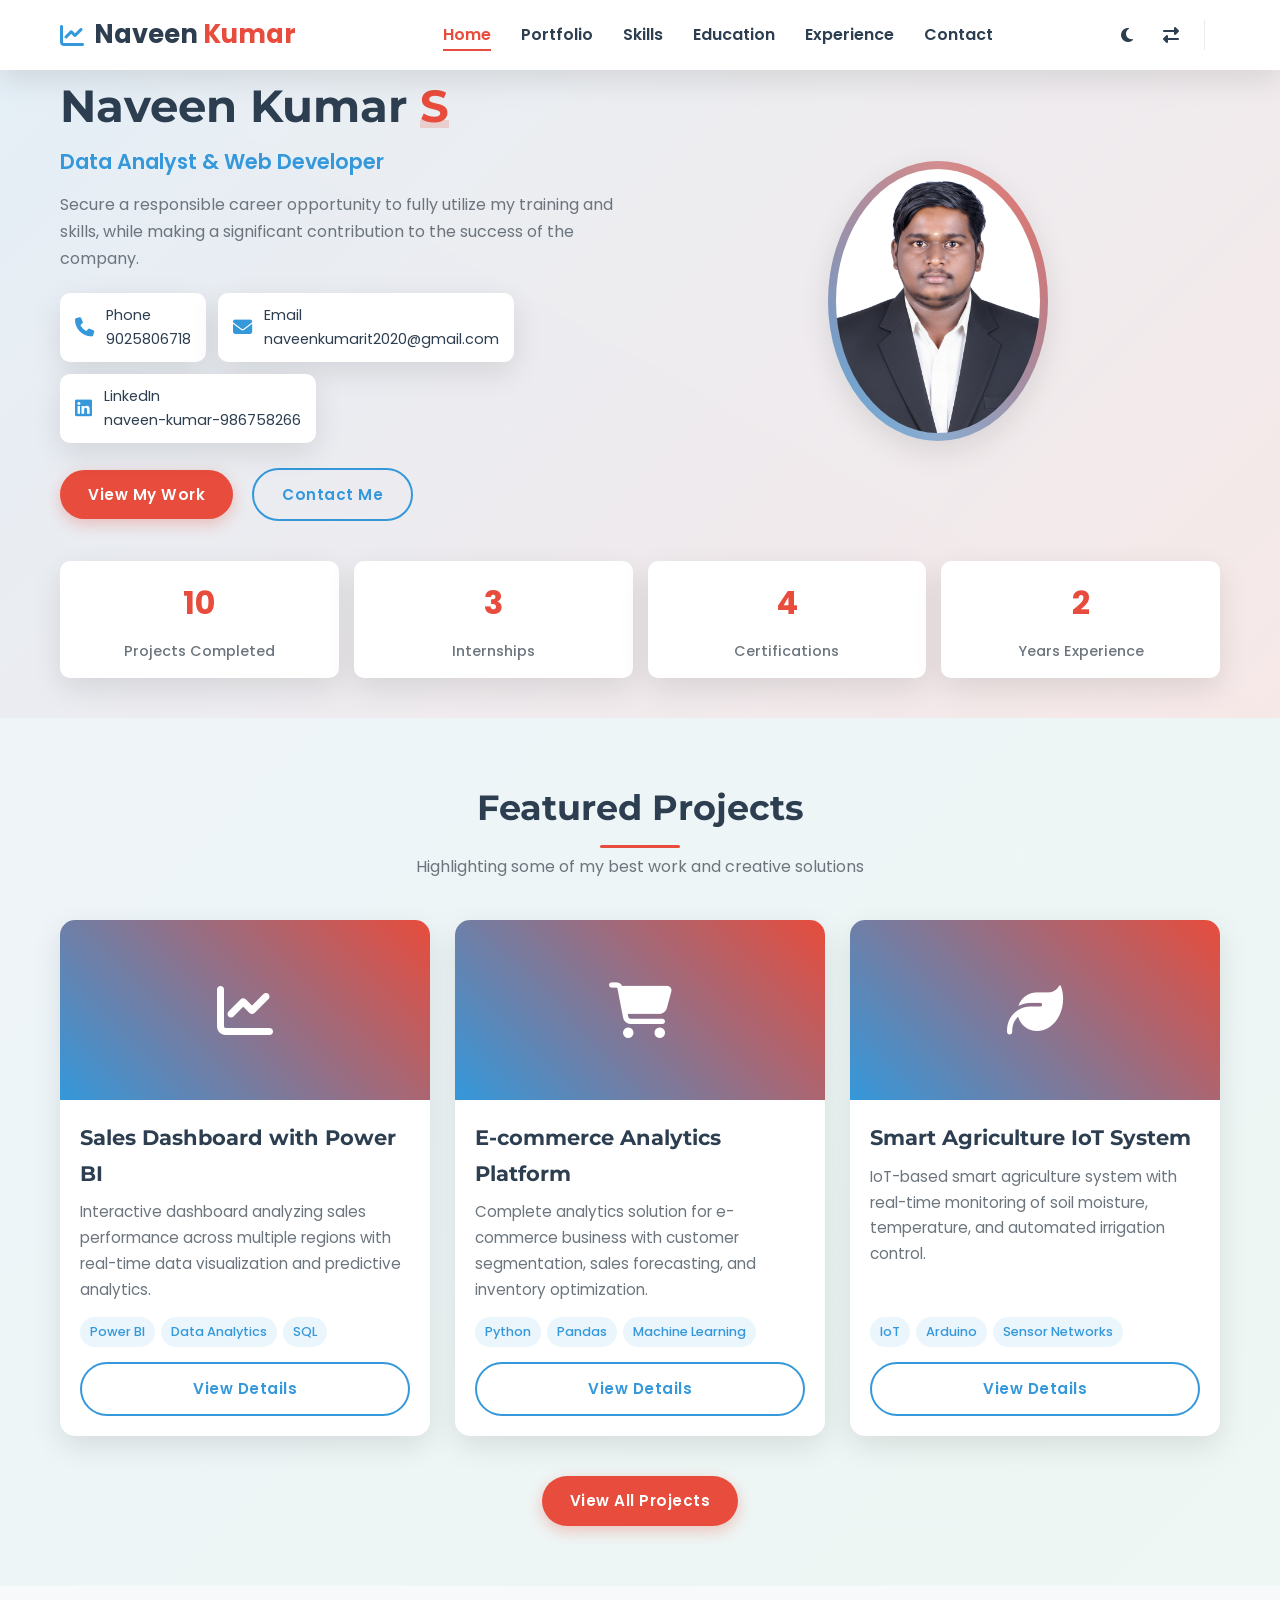
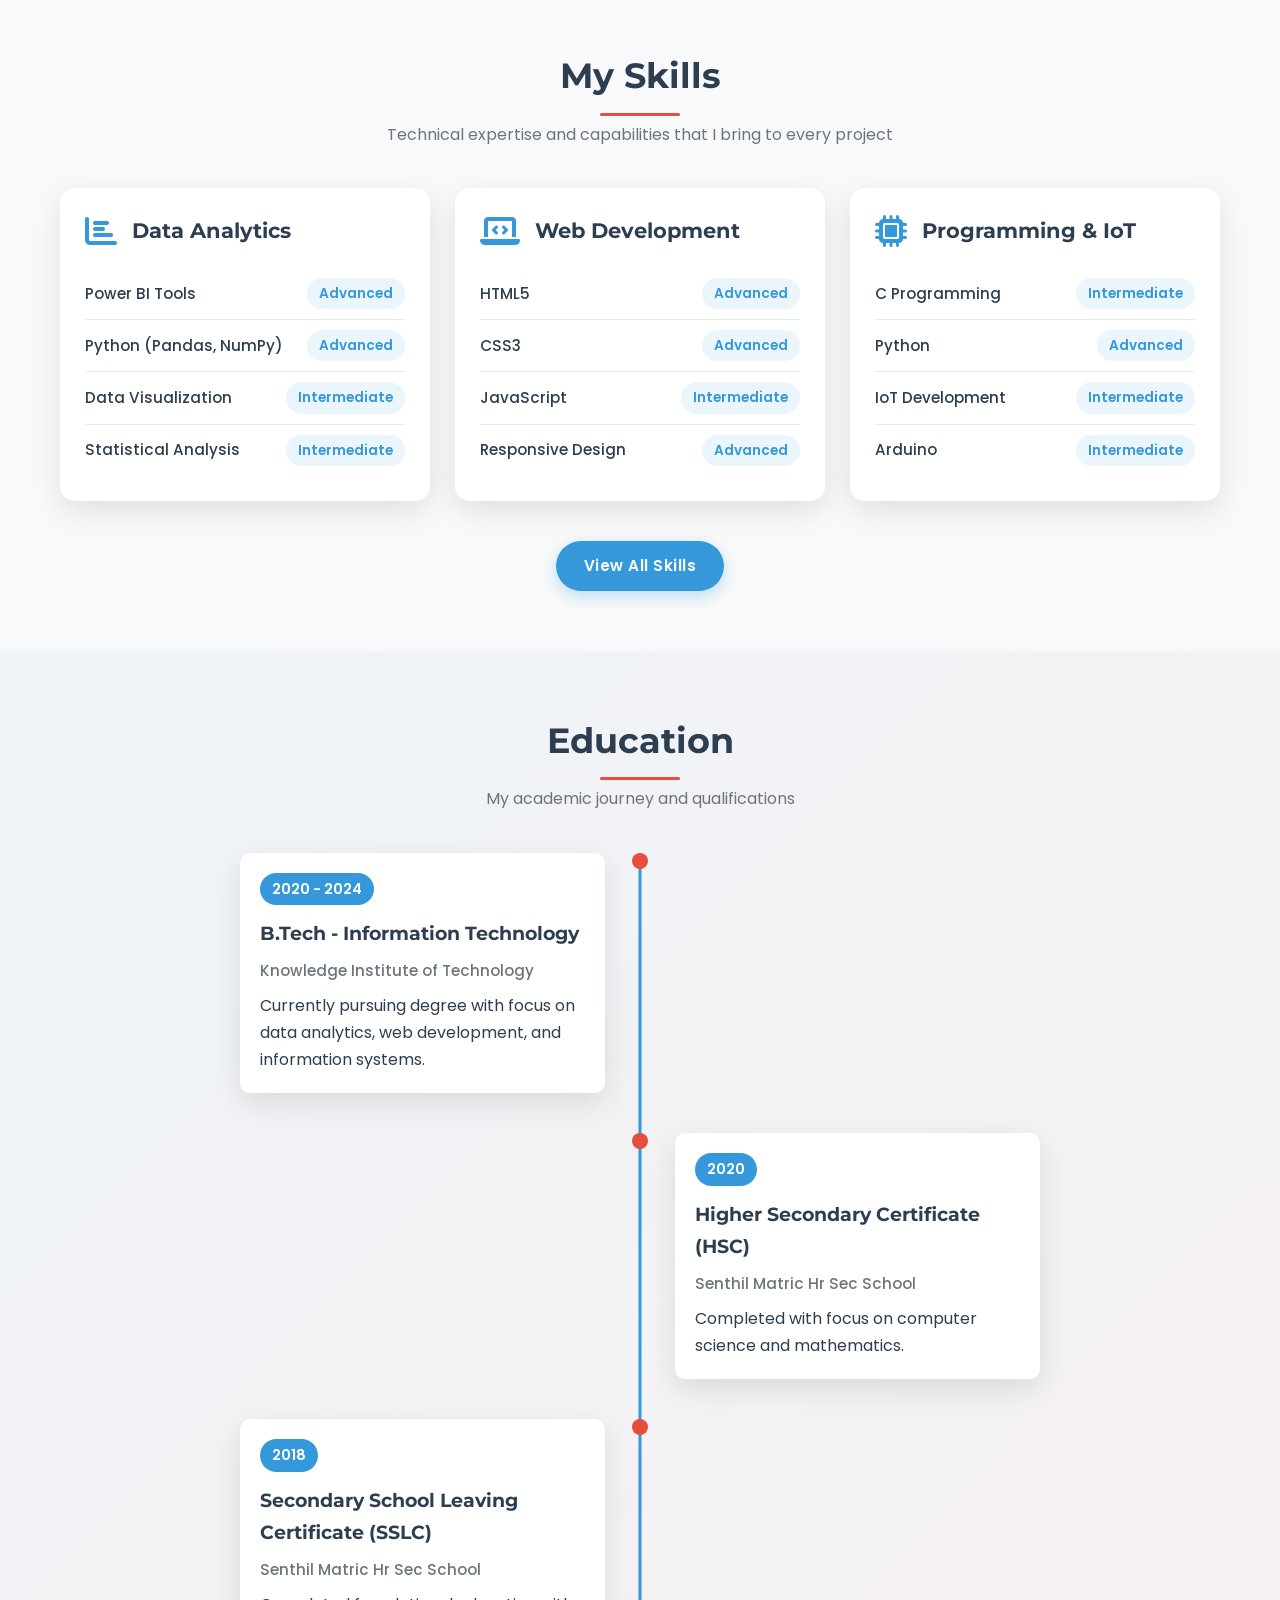
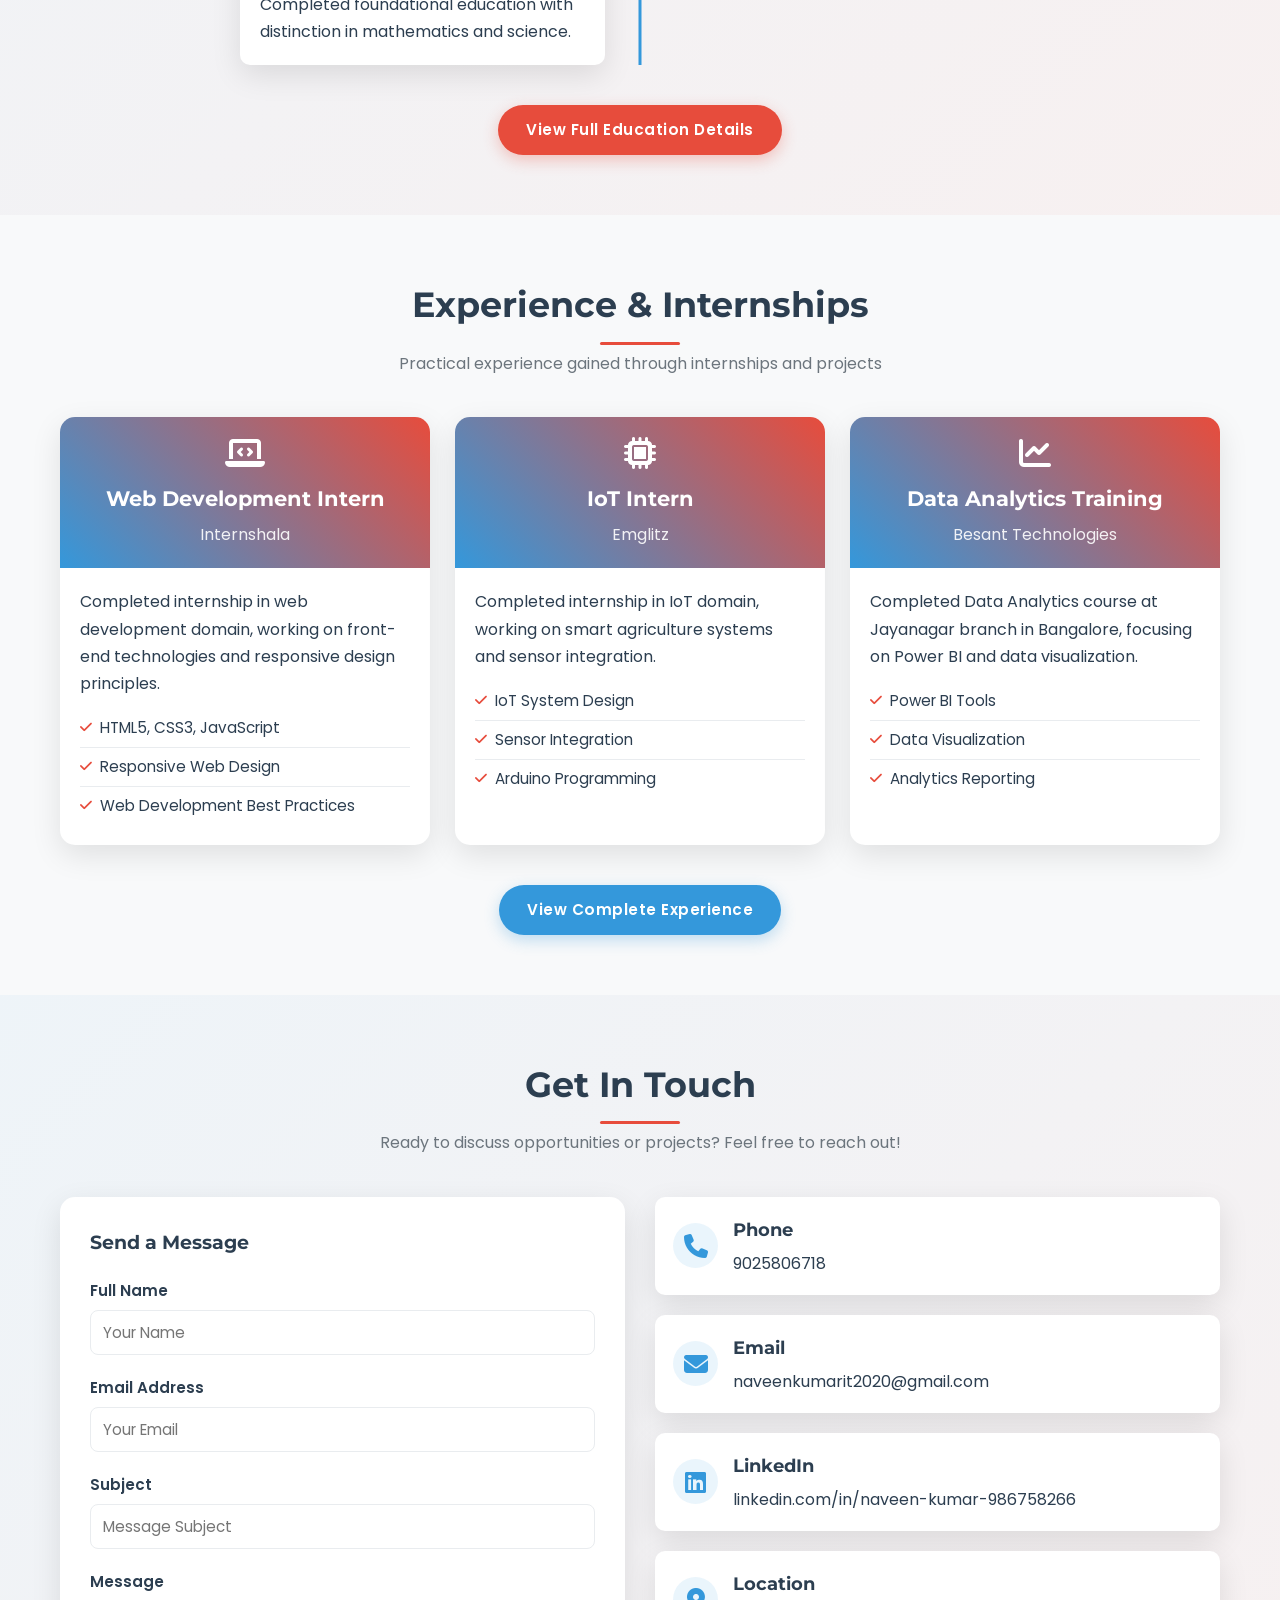
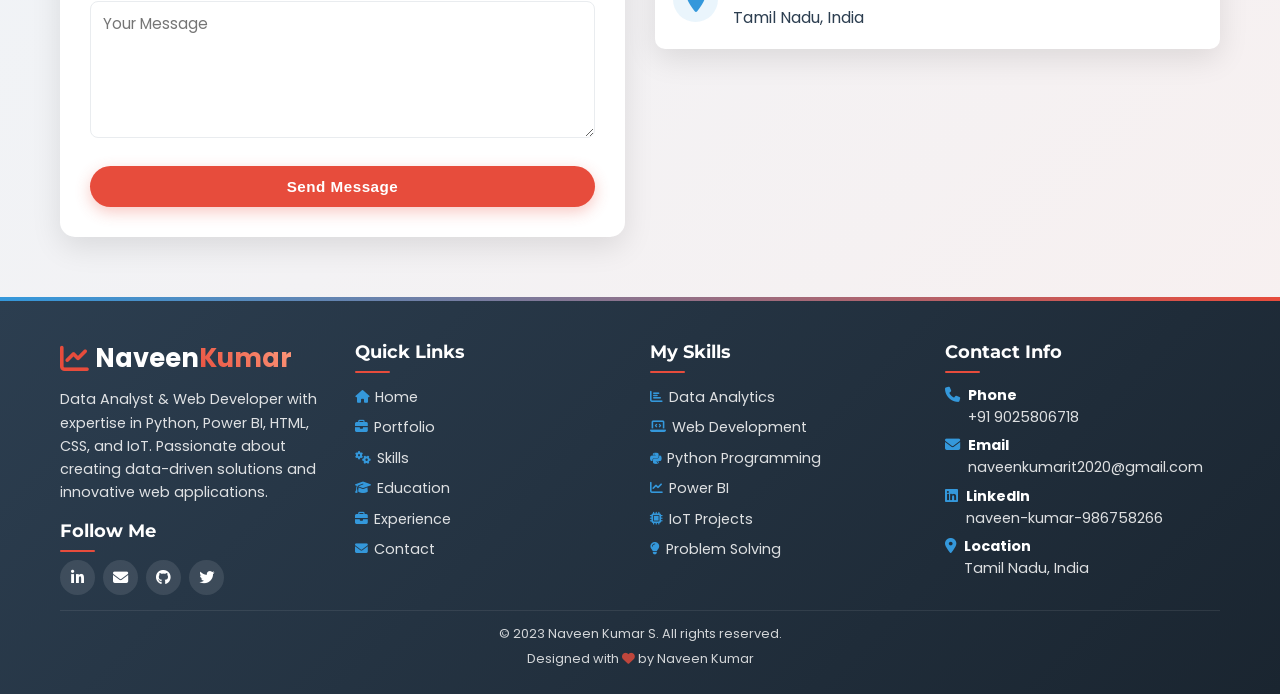
==== index.html @ 8c33ff73 "first commit" ====
<!DOCTYPE html>
<html lang="en">
<head>
    <meta charset="UTF-8">
    <meta name="viewport" content="width=device-width, initial-scale=1.0">
    <title>Naveen Kumar S | Data Analyst & Web Developer</title>
    <link rel="stylesheet" href="https://cdnjs.cloudflare.com/ajax/libs/font-awesome/6.4.0/css/all.min.css">
    <link href="https://fonts.googleapis.com/css2?family=Poppins:wght@300;400;500;600;700&family=Montserrat:wght@400;500;600;700&display=swap" rel="stylesheet">
    <style>
        /* Reset and Base Styles */
        * {
            margin: 0;
            padding: 0;
            box-sizing: border-box;
        }
        
        :root {
            --primary: #2c3e50;
            --secondary: #3498db;
            --accent: #e74c3c;
            --light: #f8f9fa;
            --dark: #2c3e50;
            --gray: #6c757d;
            --light-gray: #e9ecef;
            --shadow: 0 10px 30px rgba(0, 0, 0, 0.1);
            --transition: all 0.4s cubic-bezier(0.175, 0.885, 0.32, 1.275);
            --bg-color: #f8f9fa;
            --text-color: #2c3e50;
            --card-bg: #ffffff;
        }
        
        /* Dark Mode Variables */
        [data-theme="dark"] {
            --primary: #3498db;
            --secondary: #2ecc71;
            --accent: #e74c3c;
            --light: #1a1a2e;
            --dark: #ecf0f1;
            --gray: #bdc3c7;
            --light-gray: #2d3436;
            --shadow: 0 10px 30px rgba(0, 0, 0, 0.3);
            --bg-color: #1a1a2e;
            --text-color: #ecf0f1;
            --card-bg: #16213e;
        }
        
        html {
            scroll-behavior: smooth;
        }
        
        body {
            font-family: 'Poppins', sans-serif;
            line-height: 1.7;
            color: var(--text-color);
            background-color: var(--bg-color);
            overflow-x: hidden;
            transition: background-color 0.5s ease, color 0.5s ease;
            text-align: left;
            direction: ltr;
        }
        
        body[dir="rtl"] {
            text-align: right;
            direction: rtl;
        }
        
        h1, h2, h3, h4 {
            font-family: 'Montserrat', sans-serif;
            font-weight: 700;
        }
        
        .container {
            width: 100%;
            max-width: 1200px;
            margin: 0 auto;
            padding: 0 20px;
        }
        
        /* Header & Navigation - Made more compact */
        header {
            background-color: var(--card-bg);
            box-shadow: var(--shadow);
            position: fixed;
            width: 100%;
            top: 0;
            z-index: 1000;
            backdrop-filter: blur(10px);
            animation: slideDown 0.5s ease;
            transition: background-color 0.5s ease;
            height: 70px; /* Fixed height for header */
        }
        
        @keyframes slideDown {
            from { transform: translateY(-100%); }
            to { transform: translateY(0); }
        }
        
        .header-container {
            display: flex;
            justify-content: space-between;
            align-items: center;
            padding: 12px 20px; /* Reduced padding */
            position: relative;
            height: 100%;
        }
        
        .logo {
            font-size: 1.6rem; /* Reduced from 1.8rem */
            font-weight: 700;
            color: var(--primary);
            display: flex;
            align-items: center;
            text-decoration: none;
            z-index: 1002;
        }
        
        .logo span {
            color: var(--accent);
            margin-left: 5px;
        }
        
        .logo i {
            margin-right: 10px;
            color: var(--secondary);
            font-size: 1.5rem; /* Reduced */
        }
        
        body[dir="rtl"] .logo i {
            margin-right: 0;
            margin-left: 10px;
        }
        
        body[dir="rtl"] .logo span {
            margin-left: 0;
            margin-right: 5px;
        }
        
        /* Right Side Controls */
        .header-right {
            display: flex;
            align-items: center;
            gap: 10px;
        }
        
        /* Controls Container */
        .controls-container {
            display: flex;
            align-items: center;
            gap: 8px;
            margin-right: 15px;
            padding-right: 15px;
            border-right: 1px solid var(--light-gray);
            height: 30px;
        }
        
        body[dir="rtl"] .controls-container {
            margin-right: 0;
            margin-left: 15px;
            padding-right: 0;
            padding-left: 15px;
            border-right: none;
            border-left: 1px solid var(--light-gray);
        }
        
        /* Control Buttons */
        .control-btn {
            background: none;
            border: none;
            color: var(--text-color);
            font-size: 1rem; /* Reduced from 1.1rem */
            cursor: pointer;
            width: 36px; /* Reduced from 40px */
            height: 36px; /* Reduced from 40px */
            border-radius: 50%;
            display: flex;
            align-items: center;
            justify-content: center;
            transition: var(--transition);
            position: relative;
        }
        
        .control-btn:hover {
            background-color: rgba(52, 152, 219, 0.1);
            color: var(--secondary);
        }
        
        .control-btn.active {
            background-color: var(--secondary);
            color: white;
        }
        
        .control-btn .tooltip {
            position: absolute;
            bottom: -40px;
            left: 50%;
            transform: translateX(-50%);
            background-color: var(--card-bg);
            color: var(--text-color);
            padding: 5px 10px;
            border-radius: 5px;
            font-size: 0.8rem;
            white-space: nowrap;
            opacity: 0;
            visibility: hidden;
            transition: var(--transition);
            box-shadow: var(--shadow);
            z-index: 1001;
            pointer-events: none;
        }
        
        .control-btn:hover .tooltip {
            opacity: 1;
            visibility: visible;
            bottom: -35px;
        }
        
        /* Theme Toggle Specific */
        .theme-toggle .tooltip {
            content: 'Switch to Dark';
        }
        
        [data-theme="dark"] .theme-toggle .tooltip {
            content: 'Switch to Light';
        }
        
        /* RTL Toggle Specific */
        .rtl-toggle .tooltip {
            content: 'Switch to RTL';
        }
        
        body[dir="rtl"] .rtl-toggle .tooltip {
            content: 'Switch to LTR';
        }
        
        /* Navigation */
        nav {
            display: flex;
            align-items: center;
        }
        
        .nav-menu {
            display: flex;
            list-style: none;
            margin: 0;
            padding: 0;
        }
        
        .nav-menu li {
            margin-left: 30px; /* Reduced from 35px */
            position: relative;
        }
        
        body[dir="rtl"] .nav-menu li {
            margin-left: 0;
            margin-right: 30px;
        }
        
        .nav-menu a {
            text-decoration: none;
            font-weight: 600;
            color: var(--text-color);
            position: relative;
            padding: 5px 0;
            font-size: 1rem; /* Reduced from 1.05rem */
            transition: var(--transition);
        }
        
        .nav-menu a::after {
            content: '';
            position: absolute;
            bottom: 0;
            left: 0;
            width: 0;
            height: 2px;
            background-color: var(--accent);
            transition: var(--transition);
        }
        
        body[dir="rtl"] .nav-menu a::after {
            left: auto;
            right: 0;
        }
        
        .nav-menu a:hover::after,
        .nav-menu a.active::after {
            width: 100%;
        }
        
        .nav-menu a:hover,
        .nav-menu a.active {
            color: var(--accent);
        }
        
        .hamburger {
            display: none;
            cursor: pointer;
            font-size: 1.3rem; /* Reduced from 1.5rem */
            color: var(--text-color);
            background: none;
            border: none;
            transition: var(--transition);
            z-index: 1002;
            width: 36px; /* Reduced from 40px */
            height: 36px; /* Reduced from 40px */
            border-radius: 50%;
            align-items: center;
            justify-content: center;
        }
        
        .hamburger:hover {
            background-color: rgba(52, 152, 219, 0.1);
            color: var(--secondary);
        }
        
        /* Hero Section - DRAMATICALLY REDUCED PADDING */
        .hero {
            padding: 80px 0 40px; /* SIGNIFICANTLY REDUCED */
            background: linear-gradient(135deg, rgba(52, 152, 219, 0.1) 0%, rgba(231, 76, 60, 0.1) 100%);
            position: relative;
            overflow: hidden;
        }
        
        [data-theme="dark"] .hero {
            background: linear-gradient(135deg, rgba(52, 152, 219, 0.05) 0%, rgba(231, 76, 60, 0.05) 100%);
        }
        
        .hero::before {
            content: '';
            position: absolute;
            top: 0;
            left: 0;
            width: 100%;
            height: 100%;
            background: url('data:image/svg+xml,<svg xmlns="http://www.w3.org/2000/svg" viewBox="0 0 100 100" preserveAspectRatio="none"><path d="M0,0 L100,0 L100,100 Z" fill="rgba(255,255,255,0.3)"/></svg>');
            background-size: cover;
            opacity: 0.1;
        }
        
        [data-theme="dark"] .hero::before {
            opacity: 0.05;
        }
        
        .hero-content {
            display: flex;
            align-items: center;
            justify-content: space-between;
            gap: 30px; /* Reduced from 50px */
            animation: fadeInUp 1s ease;
        }
        
        @keyframes fadeInUp {
            from { 
                opacity: 0; 
                transform: translateY(30px); 
            }
            to { 
                opacity: 1; 
                transform: translateY(0); 
            }
        }
        
        .hero-text {
            flex: 1;
            animation-delay: 0.2s;
        }
        
        .hero-text h1 {
            font-size: 2.8rem; /* Reduced from 3.2rem */
            margin-bottom: 10px; /* Reduced from 15px */
            color: var(--primary);
            line-height: 1.2;
        }
        
        .hero-text h1 span {
            color: var(--accent);
            position: relative;
        }
        
        .hero-text h1 span::after {
            content: '';
            position: absolute;
            bottom: 5px;
            left: 0;
            width: 100%;
            height: 8px;
            background-color: rgba(231, 76, 60, 0.2);
            z-index: -1;
        }
        
        .hero-text .title {
            font-size: 1.3rem; /* Reduced from 1.5rem */
            color: var(--secondary);
            margin-bottom: 12px; /* Reduced from 20px */
            font-weight: 600;
        }
        
        .hero-text p {
            font-size: 1rem; /* Reduced from 1.1rem */
            color: var(--gray);
            margin-bottom: 20px; /* Reduced from 30px */
            max-width: 600px;
        }
        
        body[dir="rtl"] .hero-text {
            text-align: right;
        }
        
        body[dir="rtl"] .hero-text p {
            margin-right: 0;
            margin-left: auto;
        }
        
        .hero-image {
            flex: 1;
            text-align: center;
            animation: float 3s ease-in-out infinite;
        }
        
        @keyframes float {
            0%, 100% { transform: translateY(0); }
            50% { transform: translateY(-20px); }
        }
        
        .profile-img {
            width: 220px; /* Reduced from 320px */
            height: 280px; /* Reduced from 320px */
            border-radius: 50%;
            background: linear-gradient(45deg, var(--secondary), var(--accent));
            display: flex;
            align-items: center;
            justify-content: center;
            font-size: 6rem; /* Reduced from 8rem */
            color: white;
            margin: 0 auto;
            box-shadow: var(--shadow);
            position: relative;
            overflow: hidden;
        }
        
        .profile-img::after {
            content: "";
            position: absolute;
            inset: 8px;
            border-radius: 50%;
            background-color: #ddd;
            background-image: url(images/my\ photo.jpg);
            background-size: cover;
            background-position: center;
        }
        
        .profile-img::before {
            content: '';
            position: absolute;
            width: 150%;
            height: 150%;
            background: linear-gradient(45deg, transparent, rgba(255,255,255,0.3), transparent);
            transform: rotate(45deg);
            animation: shine 3s infinite;
        }
        
        @keyframes shine {
            0% { transform: translateX(-100%) rotate(45deg); }
            100% { transform: translateX(100%) rotate(45deg); }
        }
        
        .profile-img i {
            z-index: 1;
        }
        
        /* Buttons */
        .btn {
            display: inline-block;
            padding: 12px 28px; /* Reduced from 14px 32px */
            background-color: var(--secondary);
            color: white;
            border-radius: 50px;
            font-weight: 600;
            text-decoration: none;
            transition: var(--transition);
            border: none;
            cursor: pointer;
            font-size: 0.95rem; /* Reduced from 1rem */
            letter-spacing: 0.5px;
            box-shadow: 0 5px 15px rgba(52, 152, 219, 0.3);
        }
        
        .btn:hover {
            background-color: var(--primary);
            transform: translateY(-5px);
            box-shadow: 0 10px 20px rgba(0, 0, 0, 0.15);
        }
        
        .btn-accent {
            background-color: var(--accent);
            box-shadow: 0 5px 15px rgba(231, 76, 60, 0.3);
        }
        
        .btn-accent:hover {
            background-color: #c0392b;
        }
        
        .btn-outline {
            background-color: transparent;
            border: 2px solid var(--secondary);
            color: var(--secondary);
            box-shadow: none;
        }
        
        .btn-outline:hover {
            background-color: var(--secondary);
            color: white;
        }
        
        body[dir="rtl"] .btn-outline {
            margin-left: 0;
            margin-right: 15px;
        }
        
        /* Contact Info */
        .contact-info {
            display: flex;
            flex-wrap: wrap;
            gap: 12px; /* Reduced from 20px */
            margin-top: 20px; /* Reduced from 30px */
        }
        
        .contact-item {
            display: flex;
            align-items: center;
            background-color: var(--card-bg);
            padding: 10px 15px; /* Reduced from 15px 20px */
            border-radius: 10px;
            box-shadow: var(--shadow);
            transition: var(--transition);
            font-size: 0.9rem; /* Reduced */
        }
        
        .contact-item:hover {
            transform: translateY(-5px);
        }
        
        .contact-icon {
            font-size: 1.2rem; /* Reduced from 1.4rem */
            color: var(--secondary);
            margin-right: 12px; /* Reduced from 15px */
        }
        
        body[dir="rtl"] .contact-item {
            text-align: right;
            flex-direction: row-reverse;
        }
        
        body[dir="rtl"] .contact-icon {
            margin-right: 0;
            margin-left: 12px;
        }
        
        /* Quick Stats */
        .quick-stats {
            display: flex;
            justify-content: space-around;
            flex-wrap: wrap;
            margin-top: 40px; /* Reduced from 60px */
            gap: 15px; /* Reduced from 20px */
        }
        
        .stat-item {
            text-align: center;
            padding: 15px; /* Reduced from 20px */
            background-color: var(--card-bg);
            border-radius: 10px;
            box-shadow: var(--shadow);
            flex: 1;
            min-width: 150px; /* Reduced from 170px */
            transition: var(--transition);
        }
        
        .stat-item:hover {
            transform: translateY(-10px);
        }
        
        .stat-number {
            font-size: 2rem; /* Reduced from 2.5rem */
            font-weight: 700;
            color: var(--accent);
            margin-bottom: 8px; /* Reduced from 10px */
        }
        
        .stat-label {
            color: var(--gray);
            font-weight: 500;
            font-size: 0.9rem; /* Added */
        }
        
        body[dir="rtl"] .stat-item {
            text-align: center;
        }
        
        /* Sections Common Styles */
        .section {
            padding: 60px 0; /* Reduced from 100px 0 */
        }
        
        .section-light {
            background-color: var(--bg-color);
        }
        
        .section-alt {
            background: linear-gradient(135deg, rgba(52, 152, 219, 0.05) 0%, rgba(231, 76, 60, 0.05) 100%);
        }
        
        [data-theme="dark"] .section-alt {
            background: linear-gradient(135deg, rgba(52, 152, 219, 0.02) 0%, rgba(231, 76, 60, 0.02) 100%);
        }
        
        .section-title {
            font-size: 2.2rem; /* Reduced from 2.8rem */
            text-align: center;
            margin-bottom: 15px; /* Reduced from 20px */
            color: var(--primary);
            position: relative;
        }
        
        .section-title::after {
            content: '';
            position: absolute;
            bottom: -10px; /* Reduced from -15px */
            left: 50%;
            transform: translateX(-50%);
            width: 80px; /* Reduced from 100px */
            height: 3px; /* Reduced from 4px */
            background-color: var(--accent);
            border-radius: 2px;
        }
        
        .section-subtitle {
            text-align: center;
            color: var(--gray);
            margin-bottom: 40px; /* Reduced from 60px */
            font-size: 1rem; /* Reduced from 1.2rem */
            max-width: 700px;
            margin-left: auto;
            margin-right: auto;
        }
        
        body[dir="rtl"] .section-title::after {
            left: 50%;
            transform: translateX(-50%);
        }
        
        /* Skills Preview Section */
        .skills-container {
            display: grid;
            grid-template-columns: repeat(auto-fit, minmax(300px, 1fr));
            gap: 25px; /* Reduced from 30px */
        }
        
        .skill-category {
            background-color: var(--card-bg);
            border-radius: 15px;
            padding: 25px; /* Reduced from 30px */
            box-shadow: var(--shadow);
            transition: var(--transition);
        }
        
        .skill-category:hover {
            transform: translateY(-10px);
        }
        
        .category-header {
            display: flex;
            align-items: center;
            margin-bottom: 20px; /* Reduced from 25px */
        }
        
        .category-icon {
            font-size: 2rem; /* Reduced from 2.5rem */
            color: var(--secondary);
            margin-right: 15px; /* Reduced from 20px */
        }
        
        .category-title {
            font-size: 1.3rem; /* Reduced from 1.5rem */
            color: var(--primary);
        }
        
        .skills-list {
            list-style: none;
        }
        
        .skills-list li {
            padding: 10px 0; /* Reduced from 12px 0 */
            border-bottom: 1px solid var(--light-gray);
            display: flex;
            justify-content: space-between;
            align-items: center;
        }
        
        .skills-list li:last-child {
            border-bottom: none;
        }
        
        .skill-name {
            font-weight: 500;
            font-size: 0.95rem; /* Added */
        }
        
        .skill-level {
            padding: 4px 12px; /* Reduced from 5px 15px */
            background-color: rgba(52, 152, 219, 0.1);
            color: var(--secondary);
            border-radius: 20px;
            font-size: 0.85rem; /* Reduced from 0.9rem */
            font-weight: 600;
        }
        
        body[dir="rtl"] .category-icon {
            margin-right: 0;
            margin-left: 15px;
        }
        
        body[dir="rtl"] .skills-list li {
            flex-direction: row-reverse;
        }
        
        /* Education Timeline */
        .timeline {
            position: relative;
            max-width: 800px;
            margin: 0 auto;
        }
        
        .timeline::before {
            content: '';
            position: absolute;
            left: 50%;
            transform: translateX(-50%);
            width: 3px;
            height: 100%;
            background-color: var(--secondary);
        }
        
        .timeline-item {
            margin-bottom: 40px; /* Reduced from 50px */
            position: relative;
            width: 50%;
            padding-right: 35px; /* Reduced from 40px */
        }
        
        .timeline-item:nth-child(even) {
            margin-left: 50%;
            padding-right: 0;
            padding-left: 35px;
        }
        
        .timeline-dot {
            position: absolute;
            width: 16px; /* Reduced from 20px */
            height: 16px;
            background-color: var(--accent);
            border-radius: 50%;
            top: 0;
            right: -8px; /* Adjusted */
        }
        
        .timeline-item:nth-child(even) .timeline-dot {
            right: auto;
            left: -8px;
        }
        
        .timeline-content {
            background-color: var(--card-bg);
            border-radius: 10px;
            padding: 20px; /* Reduced from 25px */
            box-shadow: var(--shadow);
            transition: var(--transition);
        }
        
        .timeline-content:hover {
            transform: translateY(-5px);
            box-shadow: 0 15px 30px rgba(0, 0, 0, 0.15);
        }
        
        .timeline-year {
            display: inline-block;
            padding: 4px 12px; /* Reduced from 5px 15px */
            background-color: var(--secondary);
            color: white;
            border-radius: 20px;
            font-weight: 600;
            margin-bottom: 12px; /* Reduced from 15px */
            font-size: 0.9rem; /* Added */
        }
        
        .timeline-title {
            font-size: 1.2rem; /* Reduced from 1.4rem */
            margin-bottom: 8px; /* Reduced from 10px */
            color: var(--primary);
        }
        
        .timeline-subtitle {
            color: var(--gray);
            font-weight: 500;
            margin-bottom: 8px; /* Reduced from 10px */
            font-size: 0.95rem; /* Added */
        }
        
        /* Experience Cards */
        .experience-cards {
            display: grid;
            grid-template-columns: repeat(auto-fill, minmax(350px, 1fr));
            gap: 25px; /* Reduced from 30px */
        }
        
        .experience-card {
            background-color: var(--card-bg);
            border-radius: 15px;
            overflow: hidden;
            box-shadow: var(--shadow);
            transition: var(--transition);
            height: 100%;
            display: flex;
            flex-direction: column;
        }
        
        .experience-card:hover {
            transform: translateY(-10px);
            box-shadow: 0 15px 30px rgba(0, 0, 0, 0.15);
        }
        
        .experience-header {
            background: linear-gradient(45deg, var(--secondary), var(--accent));
            padding: 20px; /* Reduced from 25px */
            color: white;
            text-align: center;
            flex-shrink: 0;
        }
        
        .experience-icon {
            font-size: 2rem; /* Reduced from 2.5rem */
            margin-bottom: 12px; /* Reduced from 15px */
        }
        
        .experience-title {
            font-size: 1.3rem; /* Reduced from 1.5rem */
            margin-bottom: 5px;
        }
        
        .experience-company {
            font-size: 1rem; /* Reduced from 1.1rem */
            opacity: 0.9;
        }
        
        .experience-body {
            padding: 20px; /* Reduced from 25px */
            flex-grow: 1;
            display: flex;
            flex-direction: column;
        }
        
        .experience-details {
            list-style: none;
            margin-top: 12px; /* Reduced from 15px */
            flex-grow: 1;
        }
        
        .experience-details li {
            padding: 6px 0; /* Reduced from 8px 0 */
            border-bottom: 1px solid var(--light-gray);
            display: flex;
            align-items: center;
            font-size: 0.95rem; /* Added */
        }
        
        .experience-details li:last-child {
            border-bottom: none;
        }
        
        .experience-details li i {
            color: var(--accent);
            margin-right: 8px; /* Reduced from 10px */
            font-size: 0.85rem; /* Reduced from 0.9rem */
        }
        
        body[dir="rtl"] .experience-details li i {
            margin-right: 0;
            margin-left: 8px;
        }
        
        /* Contact Preview */
        .contact-preview {
            display: grid;
            grid-template-columns: repeat(auto-fit, minmax(300px, 1fr));
            gap: 30px; /* Reduced from 40px */
            align-items: start;
        }
        
        .contact-form-preview {
            background-color: var(--card-bg);
            border-radius: 15px;
            padding: 30px; /* Reduced from 35px */
            box-shadow: var(--shadow);
        }
        
        .form-group {
            margin-bottom: 20px; /* Reduced from 25px */
        }
        
        .form-label {
            display: block;
            margin-bottom: 6px; /* Reduced from 8px */
            font-weight: 600;
            color: var(--text-color);
            font-size: 0.95rem; /* Added */
        }
        
        .form-control {
            width: 100%;
            padding: 10px 12px; /* Reduced from 12px 15px */
            border: 1px solid var(--light-gray);
            border-radius: 8px;
            font-size: 0.95rem; /* Reduced from 1rem */
            transition: var(--transition);
            font-family: 'Poppins', sans-serif;
            background-color: var(--card-bg);
            color: var(--text-color);
        }
        
        .form-control:focus {
            outline: none;
            border-color: var(--secondary);
            box-shadow: 0 0 0 3px rgba(52, 152, 219, 0.1);
        }
        
        .contact-details-preview {
            display: flex;
            flex-direction: column;
            gap: 20px; /* Reduced from 25px */
        }
        
        .contact-detail-item {
            display: flex;
            align-items: center;
            background-color: var(--card-bg);
            padding: 18px; /* Reduced from 20px */
            border-radius: 10px;
            box-shadow: var(--shadow);
            transition: var(--transition);
        }
        
        .contact-detail-item:hover {
            transform: translateX(10px);
        }
        
        body[dir="rtl"] .contact-detail-item:hover {
            transform: translateX(-10px);
        }
        
        .contact-detail-icon {
            font-size: 1.5rem; /* Reduced from 1.8rem */
            color: var(--secondary);
            margin-right: 15px; /* Reduced from 20px */
            width: 45px; /* Reduced from 50px */
            height: 45px; /* Reduced from 50px */
            display: flex;
            align-items: center;
            justify-content: center;
            background-color: rgba(52, 152, 219, 0.1);
            border-radius: 50%;
        }
        
        body[dir="rtl"] .contact-detail-item {
            flex-direction: row-reverse;
            text-align: right;
        }
        
        body[dir="rtl"] .contact-detail-icon {
            margin-right: 0;
            margin-left: 15px;
        }
        
        .contact-detail-text h4 {
            font-size: 1.1rem; /* Reduced from 1.2rem */
            margin-bottom: 5px;
            color: var(--primary);
        }
        
        /* Featured Projects Section */
        .featured-projects {
            padding: 60px 0; /* Reduced from 100px 0 */
            background: linear-gradient(135deg, rgba(52, 152, 219, 0.05) 0%, rgba(46, 204, 113, 0.05) 100%);
        }
        
        .projects-container {
            display: grid;
            grid-template-columns: repeat(auto-fill, minmax(350px, 1fr));
            gap: 25px; /* Reduced from 30px */
            margin-top: 40px; /* Reduced from 50px */
        }
        
        .project-card {
            background-color: var(--card-bg);
            border-radius: 15px;
            overflow: hidden;
            box-shadow: var(--shadow);
            transition: var(--transition);
            height: 100%;
            display: flex;
            flex-direction: column;
        }
        
        .project-card:hover {
            transform: translateY(-10px);
            box-shadow: 0 15px 30px rgba(0, 0, 0, 0.15);
        }
        
        .project-image {
            height: 180px; /* Reduced from 200px */
            background: linear-gradient(45deg, var(--secondary), var(--accent));
            position: relative;
            overflow: hidden;
            display: flex;
            align-items: center;
            justify-content: center;
            color: white;
            font-size: 3.5rem; /* Reduced from 4rem */
        }
        
        .project-image i {
            z-index: 1;
        }
        
        .project-content {
            padding: 20px; /* Reduced from 25px */
            flex-grow: 1;
            display: flex;
            flex-direction: column;
        }
        
        .project-title {
            font-size: 1.3rem; /* Reduced from 1.5rem */
            margin-bottom: 8px; /* Reduced from 10px */
            color: var(--primary);
        }
        
        .project-description {
            color: var(--gray);
            margin-bottom: 15px; /* Reduced from 20px */
            flex-grow: 1;
            font-size: 0.95rem; /* Added */
        }
        
        .project-tags {
            display: flex;
            flex-wrap: wrap;
            gap: 6px; /* Reduced from 8px */
            margin-bottom: 15px; /* Reduced from 20px */
        }
        
        .project-tag {
            background-color: rgba(52, 152, 219, 0.1);
            color: var(--secondary);
            padding: 4px 10px; /* Reduced from 5px 12px */
            border-radius: 20px;
            font-size: 0.8rem; /* Reduced from 0.85rem */
            font-weight: 500;
        }
        
        .project-link {
            text-align: center;
            margin-top: auto;
        }
        
        /* Footer - COMPACT FOOTER WITHOUT NEWSLETTER */
        footer {
            background: linear-gradient(135deg, var(--primary) 0%, #1a2530 100%);
            color: white;
            padding: 40px 0 20px; /* COMPACT - Reduced padding */
            position: relative;
            overflow: hidden;
            text-align: left;
            margin-top: 0;
        }
        
        body[dir="rtl"] footer {
            text-align: right;
        }
        
        footer::before {
            content: '';
            position: absolute;
            top: 0;
            left: 0;
            width: 100%;
            height: 4px; /* THINNER */
            background: linear-gradient(90deg, var(--secondary), var(--accent));
        }
        
        .footer-wave {
            position: absolute;
            top: -30px; /* REDUCED */
            left: 0;
            width: 100%;
            height: 30px; /* REDUCED */
            background: url('data:image/svg+xml,<svg xmlns="http://www.w3.org/2000/svg" viewBox="0 0 1200 120" preserveAspectRatio="none"><path d="M321.39,56.44c58-10.79,114.16-30.13,172-41.86,82.39-16.72,168.19-17.73,250.45-.39C823.78,31,906.67,72,985.66,92.83c70.05,18.48,146.53,26.09,214.34,3V0H0V27.35A600.21,600.21,0,0,0,321.39,56.44Z" fill="%232c3e50"/></svg>');
            background-size: 1200px 100%;
        }
        
        [data-theme="dark"] footer {
            background: linear-gradient(135deg, #0f3460 0%, #1a1a2e 100%);
        }
        
        .footer-container {
            display: grid;
            grid-template-columns: repeat(auto-fit, minmax(250px, 1fr));
            gap: 20px; /* COMPACT - Reduced from 25px */
            margin-bottom: 15px; /* COMPACT - Reduced from 20px */
            position: relative;
            z-index: 1;
        }
        
        .footer-col {
            display: flex;
            flex-direction: column;
        }
        
        .footer-logo {
            font-size: 1.6rem; /* COMPACT - Smaller */
            font-weight: 700;
            margin-bottom: 8px; /* COMPACT - Reduced from 10px */
            display: flex;
            align-items: center;
            color: white;
        }
        
        .footer-logo i {
            margin-right: 6px; /* COMPACT - Reduced from 8px */
            color: var(--accent);
            font-size: 1.8rem; /* COMPACT - Smaller */
        }
        
        body[dir="rtl"] .footer-logo i {
            margin-right: 0;
            margin-left: 6px;
        }
        
        .footer-logo span {
            color: var(--accent);
            background: linear-gradient(45deg, var(--accent), #ff9f80);
            -webkit-background-clip: text;
            -webkit-text-fill-color: transparent;
            background-clip: text;
        }
        
        .footer-about p {
            margin-bottom: 12px; /* COMPACT - Reduced from 15px */
            opacity: 0.85;
            line-height: 1.6; /* COMPACT - Tighter */
            font-size: 0.9rem; /* COMPACT - Smaller */
        }
        
        .footer-col h3 {
            font-size: 1.1rem; /* COMPACT - Smaller */
            margin-bottom: 12px; /* COMPACT - Reduced from 15px */
            position: relative;
            padding-bottom: 6px; /* COMPACT - Reduced from 8px */
        }
        
        .footer-col h3::after {
            content: '';
            position: absolute;
            bottom: 0;
            left: 0;
            width: 35px; /* COMPACT - Smaller */
            height: 2px;
            background-color: var(--accent);
            border-radius: 2px;
        }
        
        body[dir="rtl"] .footer-col h3::after {
            left: auto;
            right: 0;
        }
        
        .footer-links {
            list-style: none;
        }
        
        .footer-links li {
            margin-bottom: 6px; /* COMPACT - Reduced from 8px */
        }
        
        .footer-links li a {
            color: rgba(255, 255, 255, 0.85);
            text-decoration: none;
            transition: var(--transition);
            display: flex;
            align-items: center;
            font-size: 0.9rem; /* COMPACT - Smaller */
        }
        
        .footer-links li a:hover {
            color: white;
            transform: translateX(4px); /* COMPACT - Reduced movement */
        }
        
        body[dir="rtl"] .footer-links li a:hover {
            transform: translateX(-4px);
        }
        
        .footer-links li a i {
            margin-right: 6px; /* COMPACT - Reduced from 8px */
            color: var(--secondary);
            font-size: 0.8rem; /* COMPACT - Smaller */
            transition: var(--transition);
        }
        
        body[dir="rtl"] .footer-links li a i {
            margin-right: 0;
            margin-left: 6px;
        }
        
        .footer-links li a:hover i {
            color: var(--accent);
            transform: rotate(15deg);
        }
        
        .footer-contact {
            list-style: none;
        }
        
        .footer-contact li {
            margin-bottom: 8px; /* COMPACT - Reduced from 10px */
            display: flex;
            align-items: flex-start;
        }
        
        .footer-contact li i {
            color: var(--secondary);
            margin-right: 8px; /* COMPACT - Reduced from 10px */
            font-size: 0.95rem; /* COMPACT - Smaller */
            margin-top: 2px;
        }
        
        body[dir="rtl"] .footer-contact li i {
            margin-right: 0;
            margin-left: 8px;
        }
        
        .footer-contact li span {
            color: rgba(255, 255, 255, 0.85);
            line-height: 1.4; /* COMPACT - Tighter */
            font-size: 0.9rem; /* COMPACT - Smaller */
        }
        
        .footer-contact li span strong {
            color: white;
            display: block;
            margin-bottom: 2px;
            font-size: 0.9rem; /* COMPACT - Smaller */
        }
        
        .footer-social {
            margin-top: 8px; /* COMPACT - Reduced from 10px */
        }
        
        .footer-social h3 {
            font-size: 1.1rem; /* COMPACT - Consistent with other H3 */
            margin-bottom: 8px;
        }
        
        .social-icons {
            display: flex;
            gap: 8px; /* COMPACT - Reduced from 10px */
            margin-top: 8px; /* COMPACT - Reduced from 10px */
        }
        
        .social-icon {
            display: flex;
            align-items: center;
            justify-content: center;
            width: 35px; /* COMPACT - Smaller */
            height: 35px;
            background-color: rgba(255, 255, 255, 0.1);
            border-radius: 50%;
            transition: var(--transition);
            color: white;
            text-decoration: none;
            font-size: 0.95rem; /* COMPACT - Smaller */
        }
        
        .social-icon:hover {
            background-color: var(--accent);
            transform: translateY(-2px) rotate(10deg); /* COMPACT - Subtler */
            box-shadow: 0 4px 12px rgba(231, 76, 60, 0.3); /* COMPACT - Subtler */
        }
        
        .social-icon.linkedin:hover {
            background-color: #0077b5;
        }
        
        .social-icon.email:hover {
            background-color: #ea4335;
        }
        
        .social-icon.github:hover {
            background-color: #333;
        }
        
        .social-icon.twitter:hover {
            background-color: #1da1f2;
        }
        
        .copyright {
            text-align: center;
            padding-top: 12px; /* COMPACT - Reduced from 15px */
            border-top: 1px solid rgba(255, 255, 255, 0.1);
            opacity: 0.8;
            font-size: 0.8rem; /* COMPACT - Smaller */
            position: relative;
            z-index: 1;
        }
        
        .copyright p {
            margin-bottom: 4px; /* COMPACT - Reduced from 5px */
        }
        
        .footer-love {
            color: var(--accent);
            animation: heartbeat 1.5s infinite;
        }
        
        @keyframes heartbeat {
            0%, 100% { transform: scale(1); }
            50% { transform: scale(1.1); }
        }
        
        /* Animation Classes */
        .fade-in {
            opacity: 0;
            transform: translateY(30px);
            transition: opacity 0.8s ease, transform 0.8s ease;
        }
        
        .fade-in.visible {
            opacity: 1;
            transform: translateY(0);
        }
        
        /* Counter Animation */
        .counter {
            display: inline-block;
        }
        
        /* Menu Overlay */
        .menu-overlay {
            display: none;
            position: fixed;
            top: 0;
            left: 0;
            width: 100%;
            height: 100%;
            background-color: rgba(0, 0, 0, 0.5);
            z-index: 999;
            backdrop-filter: blur(3px);
        }
        
        .menu-overlay.active {
            display: block;
        }
        
        /* RESPONSIVE STYLES */
        @media (max-width: 992px) {
            .hero-content {
                flex-direction: column;
                text-align: center;
                gap: 30px;
            }
            
            .hero-text h1 {
                font-size: 2.4rem; /* Adjusted */
            }
            
            .profile-img {
                width: 240px; /* Adjusted */
                height: 240px;
                font-size: 5rem; /* Adjusted */
            }
            
            .timeline::before {
                left: 30px;
            }
            
            body[dir="rtl"] .timeline::before {
                left: auto;
                right: 30px;
            }
            
            .timeline-item {
                width: 100%;
                padding-left: 60px; /* Reduced from 70px */
                padding-right: 0;
            }
            
            .timeline-item:nth-child(even) {
                margin-left: 0;
                padding-left: 60px;
            }
            
            .timeline-dot {
                left: 20px;
                right: auto;
            }
            
            body[dir="rtl"] .timeline-dot {
                left: auto;
                right: 20px;
            }
            
            body[dir="rtl"] .timeline-item {
                padding-left: 0;
                padding-right: 60px;
            }
            
            body[dir="rtl"] .timeline-item:nth-child(even) {
                padding-left: 0;
                padding-right: 60px;
            }
            
            /* Featured Projects Responsive */
            .projects-container,
            .experience-cards {
                grid-template-columns: repeat(auto-fill, minmax(300px, 1fr));
            }
        }
        
        /* Tablet and Mobile Styles */
        @media (max-width: 768px) {
            .header-container {
                padding: 10px 15px; /* Reduced */
                flex-wrap: nowrap;
            }
            
            .logo {
                font-size: 1.4rem; /* Reduced */
            }
            
            .header-right {
                order: 3;
                margin-left: auto;
            }
            
            .controls-container {
                margin-right: 8px; /* Reduced */
                padding-right: 8px;
                border-right-width: 1px;
                gap: 6px; /* Reduced */
            }
            
            body[dir="rtl"] .controls-container {
                margin-right: 0;
                margin-left: 8px;
                padding-right: 0;
                padding-left: 8px;
            }
            
            .control-btn {
                width: 34px; /* Reduced */
                height: 34px;
                font-size: 0.95rem;
            }
            
            /* Hide tooltips on mobile */
            .control-btn .tooltip {
                display: none;
            }
            
            /* Show hamburger on mobile */
            .hamburger {
                display: flex;
            }
            
            /* Navigation menu for mobile */
            .nav-menu {
                position: fixed;
                top: 0;
                left: -100%;
                width: 85%;
                max-width: 300px;
                height: 100vh;
                background-color: var(--card-bg);
                flex-direction: column;
                padding: 90px 25px 25px; /* Reduced */
                transition: all 0.5s ease;
                z-index: 1001;
                box-shadow: var(--shadow);
                margin: 0;
                overflow-y: auto;
            }
            
            .nav-menu.active {
                left: 0;
            }
            
            body[dir="rtl"] .nav-menu {
                left: auto;
                right: -100%;
            }
            
            body[dir="rtl"] .nav-menu.active {
                left: auto;
                right: 0;
            }
            
            .nav-menu li {
                margin: 0 0 12px 0; /* Reduced */
                width: 100%;
            }
            
            .nav-menu a {
                display: block;
                padding: 12px; /* Reduced */
                font-size: 1.05rem; /* Adjusted */
                border-radius: 8px;
                transition: all 0.3s ease;
                text-align: left;
                width: 100%;
            }
            
            body[dir="rtl"] .nav-menu a {
                text-align: right;
            }
            
            .nav-menu a:hover,
            .nav-menu a.active {
                background-color: rgba(52, 152, 219, 0.1);
                color: var(--secondary);
            }
            
            .nav-menu a::after {
                display: none;
            }
            
            /* Hero section mobile adjustments */
            .hero {
                padding: 90px 0 30px; /* Reduced */
            }
            
            .hero-text {
                text-align: center !important;
            }
            
            .hero-text h1 {
                font-size: 2rem; /* Reduced */
                line-height: 1.3;
            }
            
            .hero-text .title {
                font-size: 1.1rem; /* Reduced */
            }
            
            .hero-text p {
                margin-left: auto !important;
                margin-right: auto !important;
                text-align: center !important;
                font-size: 0.95rem; /* Reduced */
            }
            
            .profile-img {
                width: 200px; /* Reduced */
                height: 200px;
                font-size: 4rem; /* Reduced */
            }
            
            /* Contact info mobile */
            .contact-info {
                justify-content: center;
            }
            
            .contact-item {
                width: 100%;
                max-width: 300px;
                justify-content: flex-start;
                padding: 10px 12px; /* Reduced */
            }
            
            body[dir="rtl"] .contact-item {
                justify-content: flex-end;
            }
            
            /* Stats mobile adjustments */
            .stat-item {
                min-width: calc(50% - 8px); /* Adjusted */
                margin-bottom: 8px;
                padding: 12px; /* Reduced */
            }
            
            .section-title {
                font-size: 1.8rem; /* Reduced */
            }
            
            .section-subtitle {
                font-size: 0.95rem; /* Reduced */
                margin-bottom: 30px; /* Reduced */
            }
            
            /* Featured Projects Mobile */
            .projects-container,
            .experience-cards,
            .skills-container {
                grid-template-columns: 1fr;
            }
            
            /* Footer mobile adjustments */
            .footer-container {
                grid-template-columns: 1fr;
                gap: 25px; /* Reduced */
            }
        }
        
        /* Desktop Styles - Hide hamburger */
        @media (min-width: 769px) {
            .hamburger {
                display: none !important;
            }
            
            .nav-menu {
                display: flex !important;
                position: static;
                height: auto;
                flex-direction: row;
                padding: 0;
                background: transparent;
                box-shadow: none;
                width: auto;
            }
            
            .nav-menu li {
                margin-left: 30px;
            }
            
            body[dir="rtl"] .nav-menu li {
                margin-left: 0;
                margin-right: 30px;
            }
            
            .nav-menu a {
                padding: 5px 0;
                font-size: 1rem;
                border-radius: 0;
            }
            
            .nav-menu a:hover,
            .nav-menu a.active {
                background-color: transparent;
            }
            
            .nav-menu a::after {
                display: block;
            }
        }
        
        /* Small Mobile Styles */
        @media (max-width: 576px) {
            .header-container {
                padding: 8px 12px; /* Reduced */
            }
            
            .logo {
                font-size: 1.2rem; /* Reduced */
            }
            
            .logo i {
                margin-right: 6px; /* Reduced */
                font-size: 1rem; /* Reduced */
            }
            
            body[dir="rtl"] .logo i {
                margin-right: 0;
                margin-left: 6px;
            }
            
            .controls-container {
                margin-right: 6px; /* Reduced */
                padding-right: 6px;
                gap: 5px; /* Reduced */
            }
            
            body[dir="rtl"] .controls-container {
                margin-right: 0;
                margin-left: 6px;
                padding-right: 0;
                padding-left: 6px;
            }
            
            .control-btn {
                width: 32px; /* Reduced */
                height: 32px;
                font-size: 0.9rem;
            }
            
            .hero {
                padding: 80px 0 25px; /* Reduced */
            }
            
            .hero-text h1 {
                font-size: 1.7rem; /* Reduced */
            }
            
            .hero-text .title {
                font-size: 1rem; /* Reduced */
            }
            
            .profile-img {
                width: 180px; /* Reduced */
                height: 180px;
                font-size: 3.5rem; /* Reduced */
            }
            
            .btn {
                padding: 10px 20px; /* Reduced */
                font-size: 0.9rem; /* Reduced */
                margin: 4px; /* Reduced */
            }
            
            .btn-outline {
                margin-left: 0 !important;
                margin-right: 0 !important;
            }
            
            .section {
                padding: 50px 0; /* Reduced */
            }
            
            .stat-item {
                min-width: calc(50% - 5px);
                padding: 12px; /* Reduced */
            }
            
            .stat-number {
                font-size: 1.8rem; /* Reduced */
            }
            
            .quick-stats {
                gap: 8px; /* Reduced */
                margin-top: 30px; /* Reduced */
            }
            
            .footer-logo {
                font-size: 1.5rem; /* Reduced */
            }
            
            .nav-menu {
                width: 90%;
                padding: 80px 20px 20px; /* Reduced */
            }
            
            .hamburger {
                width: 34px; /* Reduced */
                height: 34px;
                font-size: 1.1rem; /* Reduced */
            }
        }
        
        /* Extra Small Screens */
        @media (max-width: 400px) {
            .logo {
                font-size: 1.1rem; /* Reduced */
            }
            
            .logo i {
                margin-right: 5px; /* Reduced */
                font-size: 0.9rem; /* Reduced */
            }
            
            .controls-container {
                margin-right: 5px; /* Reduced */
                padding-right: 5px;
            }
            
            .control-btn {
                width: 30px; /* Reduced */
                height: 30px;
                font-size: 0.85rem; /* Reduced */
            }
            
            .hero-text h1 {
                font-size: 1.5rem; /* Reduced */
            }
            
            .profile-img {
                width: 160px; /* Reduced */
                height: 160px;
                font-size: 3rem; /* Reduced */
            }
            
            .contact-item {
                padding: 8px 10px; /* Reduced */
            }
            
            .contact-icon {
                font-size: 1rem; /* Reduced */
                margin-right: 8px; /* Reduced */
            }
            
            body[dir="rtl"] .contact-icon {
                margin-right: 0;
                margin-left: 8px;
            }
            
            .stat-item {
                min-width: 100%;
            }
            
            .section-title {
                font-size: 1.6rem; /* Reduced */
            }
        }
        
        /* Prevent body scroll when menu is open */
        body.menu-open {
            overflow: hidden;
            position: fixed;
            width: 100%;
            height: 100%;
        }
    </style>
</head>
<body data-theme="light">
    <!-- Header -->
    <header>
        <div class="header-container container">
            <a href="index.html" class="logo">
                <i class="fas fa-chart-line"></i>Naveen<span>Kumar</span>
            </a>
            
            <nav>
                <ul class="nav-menu" id="navMenu">
                    <li><a href="index.html" class="active">Home</a></li>
                    <li><a href="portfolio.html">Portfolio</a></li>
                    <li><a href="skills.html">Skills</a></li>
                    <li><a href="education.html">Education</a></li>
                    <li><a href="experience.html">Experience</a></li>
                    <li><a href="contact.html">Contact</a></li>
                </ul>
            </nav>
            
            <div class="header-right">
                <div class="controls-container">
                    <button class="control-btn theme-toggle" id="themeToggle" title="Toggle Dark/Light Mode">
                        <i class="fas fa-moon"></i>
                        <span class="tooltip">Switch to Dark</span>
                    </button>
                    
                    <button class="control-btn rtl-toggle" id="rtlToggle" title="Toggle RTL/LTR">
                        <i class="fas fa-exchange-alt"></i>
                        <span class="tooltip">Switch to RTL</span>
                    </button>
                </div>
                
                <button class="hamburger" id="hamburger" aria-label="Menu">
                    <i class="fas fa-bars"></i>
                </button>
            </div>
        </div>
    </header>

    <!-- Menu Overlay for Mobile -->
    <div class="menu-overlay" id="menuOverlay"></div>

    <!-- Hero Section -->
    <section class="hero">
        <div class="container">
            <div class="hero-content">
                <div class="hero-text fade-in">
                    <h1>Naveen Kumar <span>S</span></h1>
                    <div class="title">Data Analyst & Web Developer</div>
                    <p>Secure a responsible career opportunity to fully utilize my training and skills, while making a significant contribution to the success of the company.</p>
                    
                    <div class="contact-info">
                        <div class="contact-item fade-in">
                            <i class="fas fa-phone contact-icon"></i>
                            <div>
                                <div class="contact-label">Phone</div>
                                <div class="contact-value">9025806718</div>
                            </div>
                        </div>
                        
                        <div class="contact-item fade-in">
                            <i class="fas fa-envelope contact-icon"></i>
                            <div>
                                <div class="contact-label">Email</div>
                                <div class="contact-value">naveenkumarit2020@gmail.com</div>
                            </div>
                        </div>
                        
                        <div class="contact-item fade-in">
                            <i class="fab fa-linkedin contact-icon"></i>
                            <div>
                                <div class="contact-label">LinkedIn</div>
                                <div class="contact-value">naveen-kumar-986758266</div>
                            </div>
                        </div>
                    </div>
                    
                    <div style="margin-top: 25px;">
                        <a href="portfolio.html" class="btn btn-accent">View My Work</a>
                        <a href="contact.html" class="btn btn-outline" style="margin-left: 15px;">Contact Me</a>
                    </div>
                </div>
                
                <div class="hero-image fade-in">
                    <div class="profile-img">    
                    </div>
                </div>
            </div>
            
            <div class="quick-stats">
                <div class="stat-item fade-in">
                    <div class="stat-number counter" data-target="10">0</div>
                    <div class="stat-label">Projects Completed</div>
                </div>
                
                <div class="stat-item fade-in">
                    <div class="stat-number counter" data-target="3">0</div>
                    <div class="stat-label">Internships</div>
                </div>
                
                <div class="stat-item fade-in">
                    <div class="stat-number counter" data-target="4">0</div>
                    <div class="stat-label">Certifications</div>
                </div>
                
                <div class="stat-item fade-in">
                    <div class="stat-number counter" data-target="2">0</div>
                    <div class="stat-label">Years Experience</div>
                </div>
            </div>
        </div>
    </section>

    <!-- Featured Projects Section -->
    <section class="section featured-projects" id="featured-projects">
        <div class="container">
            <h2 class="section-title fade-in">Featured Projects</h2>
            <p class="section-subtitle fade-in">Highlighting some of my best work and creative solutions</p>
            
            <div class="projects-container">
                <div class="project-card fade-in">
                    <div class="project-image">
                        <i class="fas fa-chart-line"></i>
                    </div>
                    <div class="project-content">
                        <h3 class="project-title">Sales Dashboard with Power BI</h3>
                        <p class="project-description">Interactive dashboard analyzing sales performance across multiple regions with real-time data visualization and predictive analytics.</p>
                        <div class="project-tags">
                            <span class="project-tag">Power BI</span>
                            <span class="project-tag">Data Analytics</span>
                            <span class="project-tag">SQL</span>
                        </div>
                        <div class="project-link">
                            <a href="portfolio.html" class="btn btn-outline" style="width: 100%;">View Details</a>
                        </div>
                    </div>
                </div>
                
                <div class="project-card fade-in">
                    <div class="project-image">
                        <i class="fas fa-shopping-cart"></i>
                    </div>
                    <div class="project-content">
                        <h3 class="project-title">E-commerce Analytics Platform</h3>
                        <p class="project-description">Complete analytics solution for e-commerce business with customer segmentation, sales forecasting, and inventory optimization.</p>
                        <div class="project-tags">
                            <span class="project-tag">Python</span>
                            <span class="project-tag">Pandas</span>
                            <span class="project-tag">Machine Learning</span>
                        </div>
                        <div class="project-link">
                            <a href="portfolio.html" class="btn btn-outline" style="width: 100%;">View Details</a>
                        </div>
                    </div>
                </div>
                
                <div class="project-card fade-in">
                    <div class="project-image">
                        <i class="fas fa-leaf"></i>
                    </div>
                    <div class="project-content">
                        <h3 class="project-title">Smart Agriculture IoT System</h3>
                        <p class="project-description">IoT-based smart agriculture system with real-time monitoring of soil moisture, temperature, and automated irrigation control.</p>
                        <div class="project-tags">
                            <span class="project-tag">IoT</span>
                            <span class="project-tag">Arduino</span>
                            <span class="project-tag">Sensor Networks</span>
                        </div>
                        <div class="project-link">
                            <a href="portfolio.html" class="btn btn-outline" style="width: 100%;">View Details</a>
                        </div>
                    </div>
                </div>
            </div>
            
            <div style="text-align: center; margin-top: 40px;">
                <a href="portfolio.html" class="btn btn-accent">View All Projects</a>
            </div>
        </div>
    </section>

    <!-- Skills Preview Section -->
    <section class="section section-light" id="skills-preview">
        <div class="container">
            <h2 class="section-title fade-in">My Skills</h2>
            <p class="section-subtitle fade-in">Technical expertise and capabilities that I bring to every project</p>
            
            <div class="skills-container">
                <div class="skill-category fade-in">
                    <div class="category-header">
                        <i class="fas fa-chart-bar category-icon"></i>
                        <h3 class="category-title">Data Analytics</h3>
                    </div>
                    <ul class="skills-list">
                        <li>
                            <span class="skill-name">Power BI Tools</span>
                            <span class="skill-level">Advanced</span>
                        </li>
                        <li>
                            <span class="skill-name">Python (Pandas, NumPy)</span>
                            <span class="skill-level">Advanced</span>
                        </li>
                        <li>
                            <span class="skill-name">Data Visualization</span>
                            <span class="skill-level">Intermediate</span>
                        </li>
                        <li>
                            <span class="skill-name">Statistical Analysis</span>
                            <span class="skill-level">Intermediate</span>
                        </li>
                    </ul>
                </div>
                
                <div class="skill-category fade-in">
                    <div class="category-header">
                        <i class="fas fa-laptop-code category-icon"></i>
                        <h3 class="category-title">Web Development</h3>
                    </div>
                    <ul class="skills-list">
                        <li>
                            <span class="skill-name">HTML5</span>
                            <span class="skill-level">Advanced</span>
                        </li>
                        <li>
                            <span class="skill-name">CSS3</span>
                            <span class="skill-level">Advanced</span>
                        </li>
                        <li>
                            <span class="skill-name">JavaScript</span>
                            <span class="skill-level">Intermediate</span>
                        </li>
                        <li>
                            <span class="skill-name">Responsive Design</span>
                            <span class="skill-level">Advanced</span>
                        </li>
                    </ul>
                </div>
                
                <div class="skill-category fade-in">
                    <div class="category-header">
                        <i class="fas fa-microchip category-icon"></i>
                        <h3 class="category-title">Programming & IoT</h3>
                    </div>
                    <ul class="skills-list">
                        <li>
                            <span class="skill-name">C Programming</span>
                            <span class="skill-level">Intermediate</span>
                        </li>
                        <li>
                            <span class="skill-name">Python</span>
                            <span class="skill-level">Advanced</span>
                        </li>
                        <li>
                            <span class="skill-name">IoT Development</span>
                            <span class="skill-level">Intermediate</span>
                        </li>
                        <li>
                            <span class="skill-name">Arduino</span>
                            <span class="skill-level">Intermediate</span>
                        </li>
                    </ul>
                </div>
            </div>
            
            <div style="text-align: center; margin-top: 40px;">
                <a href="skills.html" class="btn">View All Skills</a>
            </div>
        </div>
    </section>

    <!-- Education Section -->
    <section class="section section-alt" id="education-preview">
        <div class="container">
            <h2 class="section-title fade-in">Education</h2>
            <p class="section-subtitle fade-in">My academic journey and qualifications</p>
            
            <div class="timeline">
                <div class="timeline-item fade-in">
                    <div class="timeline-dot"></div>
                    <div class="timeline-content">
                        <span class="timeline-year">2020 - 2024</span>
                        <h3 class="timeline-title">B.Tech - Information Technology</h3>
                        <div class="timeline-subtitle">Knowledge Institute of Technology</div>
                        <p>Currently pursuing degree with focus on data analytics, web development, and information systems.</p>
                    </div>
                </div>
                
                <div class="timeline-item fade-in">
                    <div class="timeline-dot"></div>
                    <div class="timeline-content">
                        <span class="timeline-year">2020</span>
                        <h3 class="timeline-title">Higher Secondary Certificate (HSC)</h3>
                        <div class="timeline-subtitle">Senthil Matric Hr Sec School</div>
                        <p>Completed with focus on computer science and mathematics.</p>
                    </div>
                </div>
                
                <div class="timeline-item fade-in">
                    <div class="timeline-dot"></div>
                    <div class="timeline-content">
                        <span class="timeline-year">2018</span>
                        <h3 class="timeline-title">Secondary School Leaving Certificate (SSLC)</h3>
                        <div class="timeline-subtitle">Senthil Matric Hr Sec School</div>
                        <p>Completed foundational education with distinction in mathematics and science.</p>
                    </div>
                </div>
            </div>
            
            <div style="text-align: center; margin-top: 40px;">
                <a href="education.html" class="btn btn-accent">View Full Education Details</a>
            </div>
        </div>
    </section>

    <!-- Experience Section -->
    <section class="section section-light" id="experience-preview">
        <div class="container">
            <h2 class="section-title fade-in">Experience & Internships</h2>
            <p class="section-subtitle fade-in">Practical experience gained through internships and projects</p>
            
            <div class="experience-cards">
                <div class="experience-card fade-in">
                    <div class="experience-header">
                        <i class="fas fa-laptop-code experience-icon"></i>
                        <h3 class="experience-title">Web Development Intern</h3>
                        <div class="experience-company">Internshala</div>
                    </div>
                    <div class="experience-body">
                        <p>Completed internship in web development domain, working on front-end technologies and responsive design principles.</p>
                        <ul class="experience-details">
                            <li><i class="fas fa-check"></i> HTML5, CSS3, JavaScript</li>
                            <li><i class="fas fa-check"></i> Responsive Web Design</li>
                            <li><i class="fas fa-check"></i> Web Development Best Practices</li>
                        </ul>
                    </div>
                </div>
                
                <div class="experience-card fade-in">
                    <div class="experience-header">
                        <i class="fas fa-microchip experience-icon"></i>
                        <h3 class="experience-title">IoT Intern</h3>
                        <div class="experience-company">Emglitz</div>
                    </div>
                    <div class="experience-body">
                        <p>Completed internship in IoT domain, working on smart agriculture systems and sensor integration.</p>
                        <ul class="experience-details">
                            <li><i class="fas fa-check"></i> IoT System Design</li>
                            <li><i class="fas fa-check"></i> Sensor Integration</li>
                            <li><i class="fas fa-check"></i> Arduino Programming</li>
                        </ul>
                    </div>
                </div>
                
                <div class="experience-card fade-in">
                    <div class="experience-header">
                        <i class="fas fa-chart-line experience-icon"></i>
                        <h3 class="experience-title">Data Analytics Training</h3>
                        <div class="experience-company">Besant Technologies</div>
                    </div>
                    <div class="experience-body">
                        <p>Completed Data Analytics course at Jayanagar branch in Bangalore, focusing on Power BI and data visualization.</p>
                        <ul class="experience-details">
                            <li><i class="fas fa-check"></i> Power BI Tools</li>
                            <li><i class="fas fa-check"></i> Data Visualization</li>
                            <li><i class="fas fa-check"></i> Analytics Reporting</li>
                        </ul>
                    </div>
                </div>
            </div>
            
            <div style="text-align: center; margin-top: 40px;">
                <a href="experience.html" class="btn">View Complete Experience</a>
            </div>
        </div>
    </section>

    <!-- Contact Preview Section -->
    <section class="section section-alt" id="contact-preview">
        <div class="container">
            <h2 class="section-title fade-in">Get In Touch</h2>
            <p class="section-subtitle fade-in">Ready to discuss opportunities or projects? Feel free to reach out!</p>
            
            <div class="contact-preview">
                <div class="contact-form-preview fade-in">
                    <h3 style="margin-bottom: 20px; color: var(--primary);">Send a Message</h3>
                    <form id="contactForm">
                        <div class="form-group">
                            <label for="name" class="form-label">Full Name</label>
                            <input type="text" id="name" class="form-control" placeholder="Your Name" required>
                        </div>
                        
                        <div class="form-group">
                            <label for="email" class="form-label">Email Address</label>
                            <input type="email" id="email" class="form-control" placeholder="Your Email" required>
                        </div>
                        
                        <div class="form-group">
                            <label for="subject" class="form-label">Subject</label>
                            <input type="text" id="subject" class="form-control" placeholder="Message Subject">
                        </div>
                        
                        <div class="form-group">
                            <label for="message" class="form-label">Message</label>
                            <textarea id="message" class="form-control" rows="5" placeholder="Your Message" required></textarea>
                        </div>
                        
                        <button type="submit" class="btn btn-accent" style="width: 100%;">Send Message</button>
                    </form>
                </div>
                
                <div class="contact-details-preview">
                    <div class="contact-detail-item fade-in">
                        <div class="contact-detail-icon">
                            <i class="fas fa-phone"></i>
                        </div>
                        <div class="contact-detail-text">
                            <h4>Phone</h4>
                            <p>9025806718</p>
                        </div>
                    </div>
                    
                    <div class="contact-detail-item fade-in">
                        <div class="contact-detail-icon">
                            <i class="fas fa-envelope"></i>
                        </div>
                        <div class="contact-detail-text">
                            <h4>Email</h4>
                            <p>naveenkumarit2020@gmail.com</p>
                        </div>
                    </div>
                    
                    <div class="contact-detail-item fade-in">
                        <div class="contact-detail-icon">
                            <i class="fab fa-linkedin"></i>
                        </div>
                        <div class="contact-detail-text">
                            <h4>LinkedIn</h4>
                            <p>linkedin.com/in/naveen-kumar-986758266</p>
                        </div>
                    </div>
                    
                    <div class="contact-detail-item fade-in">
                        <div class="contact-detail-icon">
                            <i class="fas fa-map-marker-alt"></i>
                        </div>
                        <div class="contact-detail-text">
                            <h4>Location</h4>
                            <p>Tamil Nadu, India</p>
                        </div>
                    </div>
                </div>
            </div>
        </div>
    </section>

    <!-- Footer - COMPACT VERSION WITHOUT NEWSLETTER -->
    <footer>
        <div class="footer-wave"></div>
        <div class="container">
            <div class="footer-container">
                <!-- About Column -->
                <div class="footer-col">
                    <div class="footer-logo">
                        <i class="fas fa-chart-line"></i>Naveen<span>Kumar</span>
                    </div>
                    <div class="footer-about">
                        <p>Data Analyst & Web Developer with expertise in Python, Power BI, HTML, CSS, and IoT. Passionate about creating data-driven solutions and innovative web applications.</p>
                        
                        <div class="footer-social">
                            <h3>Follow Me</h3>
                            <div class="social-icons">
                                <a href="https://www.linkedin.com/in/naveen-kumar-986758266/" class="social-icon linkedin" target="_blank" title="LinkedIn">
                                    <i class="fab fa-linkedin-in"></i>
                                </a>
                                <a href="mailto:naveenkumarit2020@gmail.com" class="social-icon email" title="Email">
                                    <i class="fas fa-envelope"></i>
                                </a>
                                <a href="#" class="social-icon github" title="GitHub">
                                    <i class="fab fa-github"></i>
                                </a>
                                <a href="#" class="social-icon twitter" title="Twitter">
                                    <i class="fab fa-twitter"></i>
                                </a>
                            </div>
                        </div>
                    </div>
                </div>
                
                <!-- Quick Links Column -->
                <div class="footer-col">
                    <h3>Quick Links</h3>
                    <ul class="footer-links">
                        <li><a href="index.html"><i class="fas fa-home"></i> Home</a></li>
                        <li><a href="portfolio.html"><i class="fas fa-briefcase"></i> Portfolio</a></li>
                        <li><a href="skills.html"><i class="fas fa-cogs"></i> Skills</a></li>
                        <li><a href="education.html"><i class="fas fa-graduation-cap"></i> Education</a></li>
                        <li><a href="experience.html"><i class="fas fa-briefcase"></i> Experience</a></li>
                        <li><a href="contact.html"><i class="fas fa-envelope"></i> Contact</a></li>
                    </ul>
                </div>
                
                <!-- Skills Column -->
                <div class="footer-col">
                    <h3>My Skills</h3>
                    <ul class="footer-links">
                        <li><a href="skills.html"><i class="fas fa-chart-bar"></i> Data Analytics</a></li>
                        <li><a href="skills.html"><i class="fas fa-laptop-code"></i> Web Development</a></li>
                        <li><a href="skills.html"><i class="fab fa-python"></i> Python Programming</a></li>
                        <li><a href="skills.html"><i class="fas fa-chart-line"></i> Power BI</a></li>
                        <li><a href="skills.html"><i class="fas fa-microchip"></i> IoT Projects</a></li>
                        <li><a href="skills.html"><i class="fas fa-lightbulb"></i> Problem Solving</a></li>
                    </ul>
                </div>
                
                <!-- Contact Info Column -->
                <div class="footer-col">
                    <h3>Contact Info</h3>
                    <ul class="footer-contact">
                        <li>
                            <i class="fas fa-phone"></i>
                            <span>
                                <strong>Phone</strong>
                                +91 9025806718
                            </span>
                        </li>
                        <li>
                            <i class="fas fa-envelope"></i>
                            <span>
                                <strong>Email</strong>
                                naveenkumarit2020@gmail.com
                            </span>
                        </li>
                        <li>
                            <i class="fab fa-linkedin"></i>
                            <span>
                                <strong>LinkedIn</strong>
                                naveen-kumar-986758266
                            </span>
                        </li>
                        <li>
                            <i class="fas fa-map-marker-alt"></i>
                            <span>
                                <strong>Location</strong>
                                Tamil Nadu, India
                            </span>
                        </li>
                    </ul>
                </div>
            </div>
            
            <div class="copyright">
                <p>&copy; 2023 Naveen Kumar S. All rights reserved.</p>
                <p>Designed with <i class="fas fa-heart footer-love"></i> by Naveen Kumar</p>
            </div>
        </div>
    </footer>

    <script>
    document.addEventListener('DOMContentLoaded', function() {
        const body = document.body;
        const hamburger = document.getElementById('hamburger');
        const navMenu = document.getElementById('navMenu');
        const menuOverlay = document.getElementById('menuOverlay');
        const themeToggle = document.getElementById('themeToggle');
        const rtlToggle = document.getElementById('rtlToggle');
        const themeIcon = themeToggle.querySelector('i');
        
        // Check for saved preferences
        const savedTheme = localStorage.getItem('theme') || 'light';
        const savedDir = localStorage.getItem('dir') || 'ltr';
        
        // Apply saved preferences
        body.setAttribute('data-theme', savedTheme);
        body.setAttribute('dir', savedDir);
        
        // Update icons based on saved preferences
        updateThemeIcon(savedTheme);
        updateRTLIcon(savedDir);
        updateTooltips(savedTheme, savedDir);
        
        // Mobile Menu Toggle
        hamburger.addEventListener('click', function(e) {
            e.stopPropagation();
            toggleMobileMenu();
        });
        
        // Close menu when clicking overlay
        menuOverlay.addEventListener('click', function() {
            closeMobileMenu();
        });
        
        // Close menu when clicking on a link
        const navLinks = document.querySelectorAll('.nav-menu a');
        navLinks.forEach(link => {
            link.addEventListener('click', function() {
                closeMobileMenu();
            });
        });
        
        // Toggle mobile menu function
        function toggleMobileMenu() {
            const isActive = !navMenu.classList.contains('active');
            
            if (isActive) {
                openMobileMenu();
            } else {
                closeMobileMenu();
            }
        }
        
        // Open mobile menu function
        function openMobileMenu() {
            navMenu.classList.add('active');
            menuOverlay.classList.add('active');
            hamburger.innerHTML = '<i class="fas fa-times"></i>';
            body.classList.add('menu-open');
        }
        
        // Close mobile menu function
        function closeMobileMenu() {
            navMenu.classList.remove('active');
            menuOverlay.classList.remove('active');
            hamburger.innerHTML = '<i class="fas fa-bars"></i>';
            body.classList.remove('menu-open');
        }
        
        // Theme Toggle
        themeToggle.addEventListener('click', function() {
            const currentTheme = body.getAttribute('data-theme');
            const newTheme = currentTheme === 'light' ? 'dark' : 'light';
            
            body.setAttribute('data-theme', newTheme);
            localStorage.setItem('theme', newTheme);
            
            // Update theme icon
            updateThemeIcon(newTheme);
            updateTooltips(newTheme, body.getAttribute('dir'));
        });
        
        // RTL Toggle
        rtlToggle.addEventListener('click', function() {
            const currentDir = body.getAttribute('dir');
            const newDir = currentDir === 'ltr' ? 'rtl' : 'ltr';
            
            // Apply new direction
            body.setAttribute('dir', newDir);
            localStorage.setItem('dir', newDir);
            
            // Update RTL toggle icon and tooltips
            updateRTLIcon(newDir);
            updateTooltips(body.getAttribute('data-theme'), newDir);
            
            // Close mobile menu when switching RTL
            closeMobileMenu();
        });
        
        // Update theme icon
        function updateThemeIcon(theme) {
            themeIcon.className = theme === 'dark' ? 'fas fa-sun' : 'fas fa-moon';
            themeToggle.classList.toggle('active', theme === 'dark');
        }
        
        // Update RTL toggle icon
        function updateRTLIcon(dir) {
            const rtlIcon = rtlToggle.querySelector('i');
            rtlIcon.className = dir === 'rtl' ? 'fas fa-text-width' : 'fas fa-exchange-alt';
            rtlToggle.classList.toggle('active', dir === 'rtl');
        }
        
        // Update tooltips
        function updateTooltips(theme, dir) {
            const themeTooltip = themeToggle.querySelector('.tooltip');
            const rtlTooltip = rtlToggle.querySelector('.tooltip');
            
            if (themeTooltip) {
                themeTooltip.textContent = theme === 'dark' ? 'Switch to Light' : 'Switch to Dark';
            }
            
            if (rtlTooltip) {
                rtlTooltip.textContent = dir === 'rtl' ? 'Switch to LTR' : 'Switch to RTL';
            }
        }
        
        // Handle window resize
        window.addEventListener('resize', function() {
            if (window.innerWidth > 768) {
                closeMobileMenu();
            }
        });
        
        // Close menu on escape key
        document.addEventListener('keydown', function(e) {
            if (e.key === 'Escape') {
                closeMobileMenu();
            }
        });
        
        // Scroll animations
        const fadeElements = document.querySelectorAll('.fade-in');
        
        const fadeInOnScroll = function() {
            fadeElements.forEach(element => {
                const elementTop = element.getBoundingClientRect().top;
                const elementVisible = 150;
                
                if (elementTop < window.innerHeight - elementVisible) {
                    element.classList.add('visible');
                }
            });
        };
        
        window.addEventListener('scroll', fadeInOnScroll);
        fadeInOnScroll(); // Initial check
        
        // Counter animation
        const counters = document.querySelectorAll('.counter');
        const speed = 200;
        
        const startCounter = function() {
            counters.forEach(counter => {
                const target = +counter.getAttribute('data-target');
                const count = +counter.innerText;
                const increment = target / speed;
                
                if (count < target) {
                    counter.innerText = Math.ceil(count + increment);
                    setTimeout(startCounter, 1);
                } else {
                    counter.innerText = target;
                }
            });
        };
        
        // Start counter when element is in view
        const observer = new IntersectionObserver((entries) => {
            entries.forEach(entry => {
                if (entry.isIntersecting) {
                    startCounter();
                    observer.unobserve(entry.target);
                }
            });
        }, { threshold: 0.5 });
        
        document.querySelector('.quick-stats').querySelectorAll('.stat-item').forEach(item => {
            observer.observe(item);
        });
        
        // Add active class to current page link
        const currentPage = window.location.pathname.split('/').pop();
        const navItems = document.querySelectorAll('.nav-menu a');
        
        navItems.forEach(item => {
            const href = item.getAttribute('href');
            if (href === currentPage || (currentPage === '' && href === 'index.html')) {
                item.classList.add('active');
            } else {
                item.classList.remove('active');
            }
        });
        
        // Contact Form Submission
        const contactForm = document.getElementById('contactForm');
        if (contactForm) {
            contactForm.addEventListener('submit', function(e) {
                e.preventDefault();
                
                const name = document.getElementById('name').value;
                const email = document.getElementById('email').value;
                const subject = document.getElementById('subject').value;
                const message = document.getElementById('message').value;
                
                // Simple form validation
                if (name && email && message) {
                    alert(`Thank you, ${name}! Your message has been sent successfully. I'll get back to you at ${email} as soon as possible.`);
                    contactForm.reset();
                } else {
                    alert('Please fill in all required fields.');
                }
            });
        }
        
        // Smooth scrolling for navigation links
        document.querySelectorAll('a[href^="#"]').forEach(anchor => {
            anchor.addEventListener('click', function(e) {
                e.preventDefault();
                
                const targetId = this.getAttribute('href');
                if (targetId === '#') return;
                
                const targetElement = document.querySelector(targetId);
                if (targetElement) {
                    window.scrollTo({
                        top: targetElement.offsetTop - 80,
                        behavior: 'smooth'
                    });
                    
                    // Close mobile menu after clicking a link
                    closeMobileMenu();
                }
            });
        });
    });
</script>
</body>
</html>
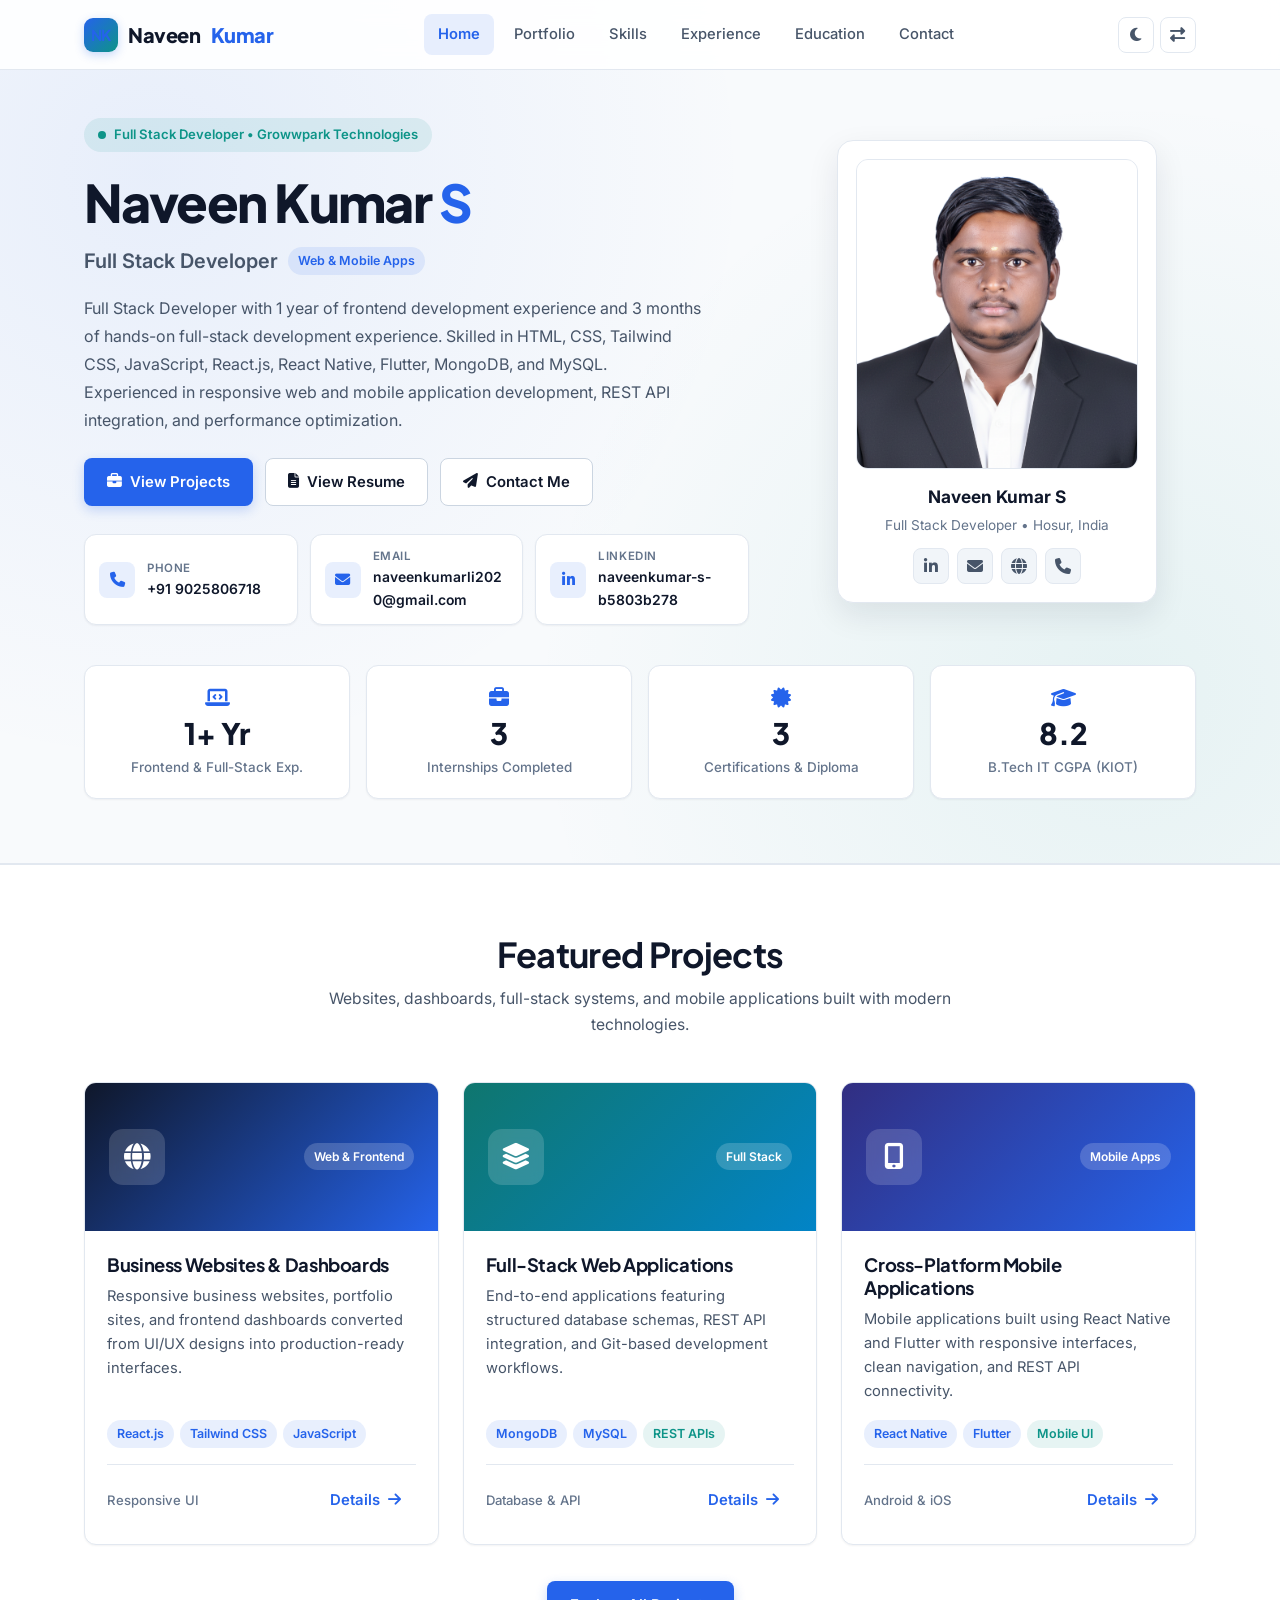
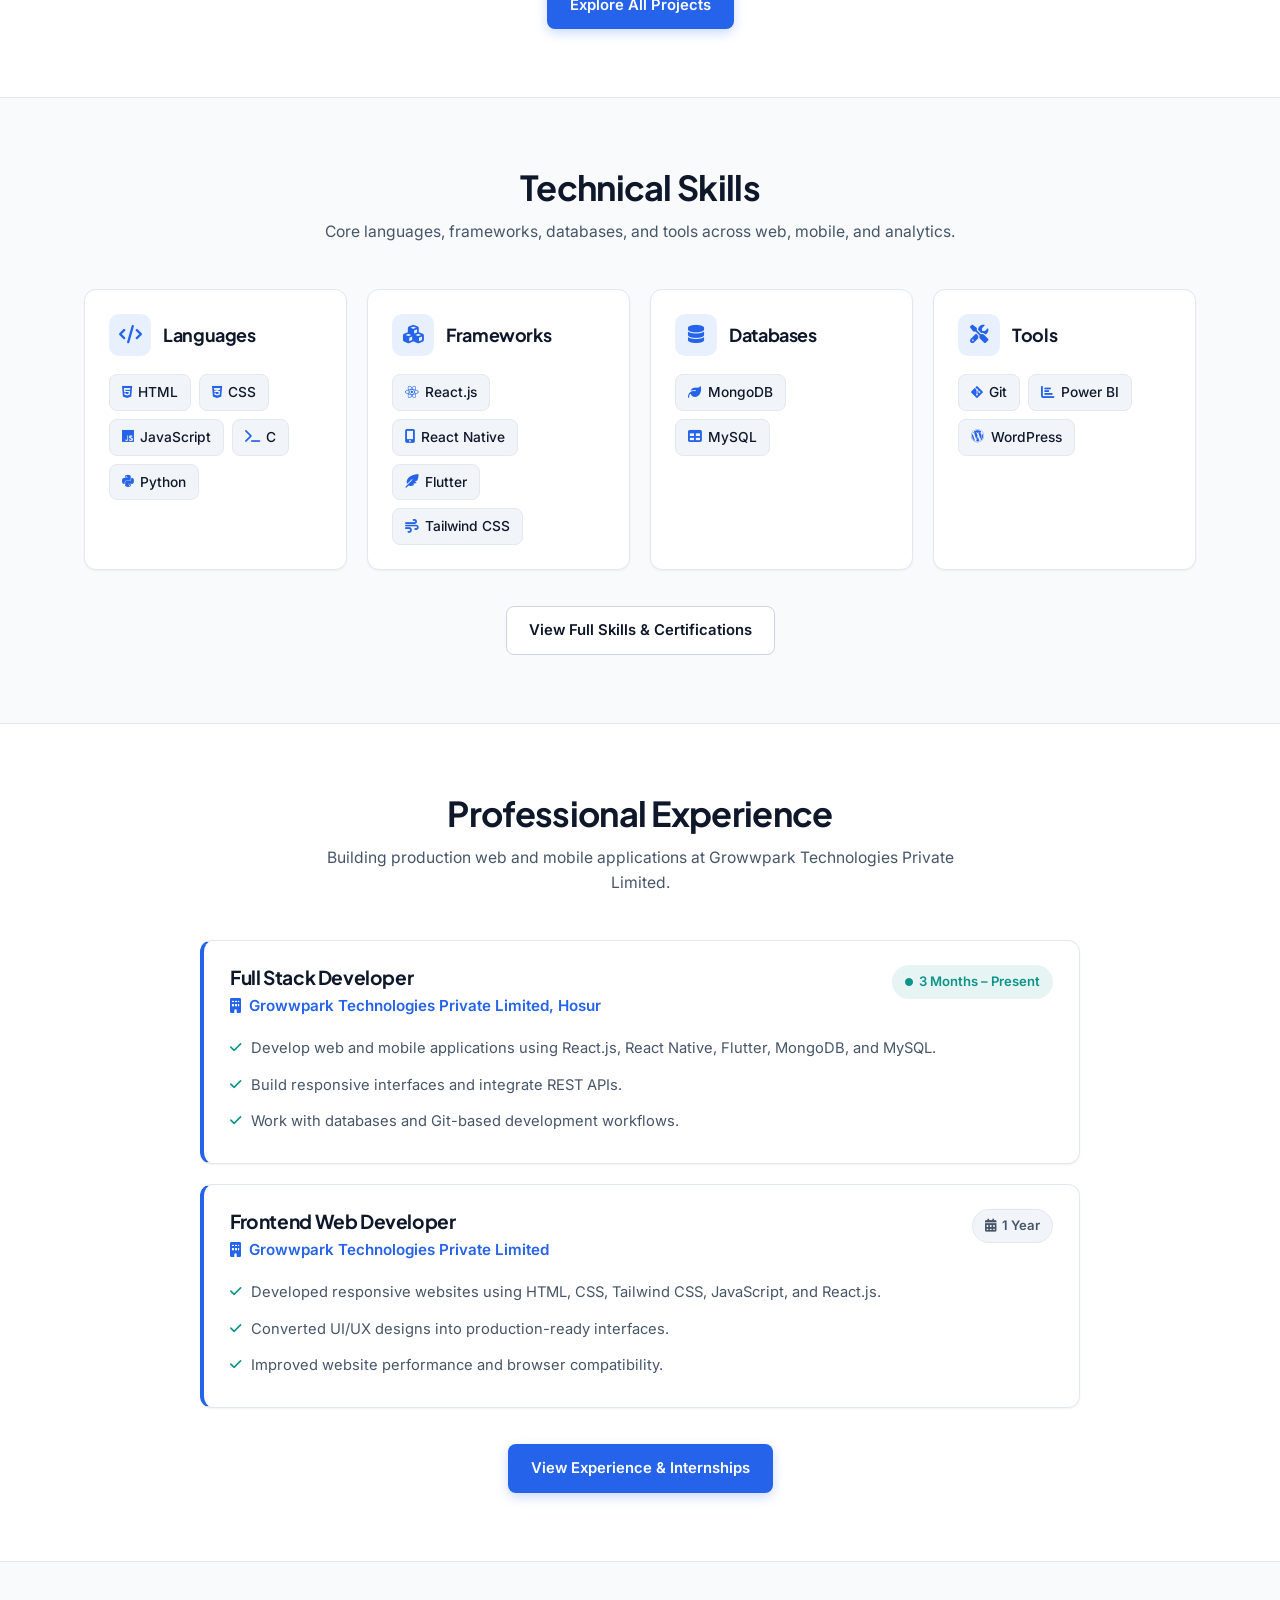
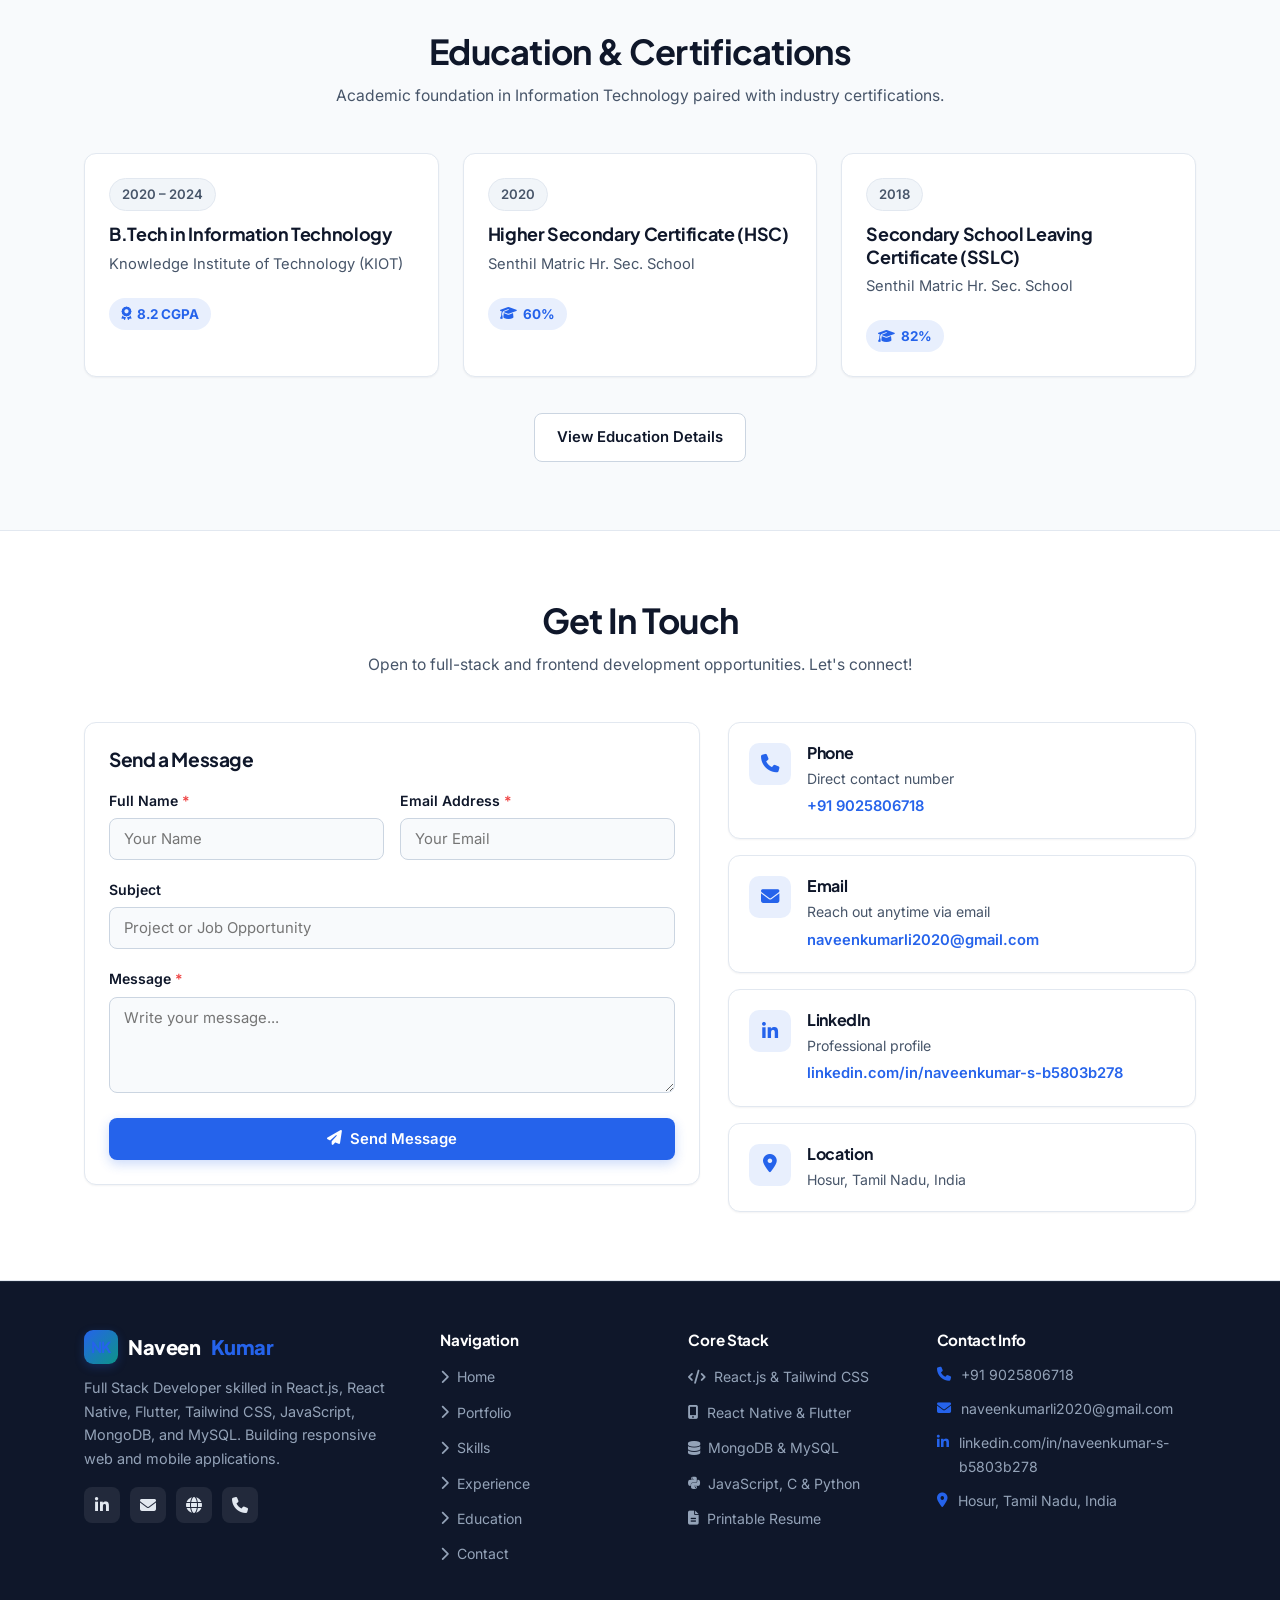
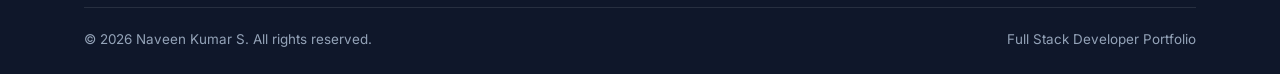
==== commit 0360e47d: "first commit" ====
--- a/index.html
+++ b/index.html
@@ -3,2277 +3,468 @@
 <head>
     <meta charset="UTF-8">
     <meta name="viewport" content="width=device-width, initial-scale=1.0">
-    <title>Naveen Kumar S | Data Analyst & Web Developer</title>
+    <meta name="description" content="Naveen Kumar S - Full Stack Developer skilled in React.js, React Native, Flutter, Tailwind CSS, JavaScript, MongoDB, and MySQL.">
+    <title>Naveen Kumar S | Full Stack Developer</title>
+    <link rel="preconnect" href="https://fonts.googleapis.com">
+    <link rel="preconnect" href="https://fonts.gstatic.com" crossorigin>
+    <link href="https://fonts.googleapis.com/css2?family=Inter:wght@400;500;600;700&family=Plus+Jakarta+Sans:wght@600;700;800&display=swap" rel="stylesheet">
     <link rel="stylesheet" href="https://cdnjs.cloudflare.com/ajax/libs/font-awesome/6.4.0/css/all.min.css">
-    <link href="https://fonts.googleapis.com/css2?family=Poppins:wght@300;400;500;600;700&family=Montserrat:wght@400;500;600;700&display=swap" rel="stylesheet">
-    <style>
-        /* Reset and Base Styles */
-        * {
-            margin: 0;
-            padding: 0;
-            box-sizing: border-box;
-        }
-        
-        :root {
-            --primary: #2c3e50;
-            --secondary: #3498db;
-            --accent: #e74c3c;
-            --light: #f8f9fa;
-            --dark: #2c3e50;
-            --gray: #6c757d;
-            --light-gray: #e9ecef;
-            --shadow: 0 10px 30px rgba(0, 0, 0, 0.1);
-            --transition: all 0.4s cubic-bezier(0.175, 0.885, 0.32, 1.275);
-            --bg-color: #f8f9fa;
-            --text-color: #2c3e50;
-            --card-bg: #ffffff;
-        }
-        
-        /* Dark Mode Variables */
-        [data-theme="dark"] {
-            --primary: #3498db;
-            --secondary: #2ecc71;
-            --accent: #e74c3c;
-            --light: #1a1a2e;
-            --dark: #ecf0f1;
-            --gray: #bdc3c7;
-            --light-gray: #2d3436;
-            --shadow: 0 10px 30px rgba(0, 0, 0, 0.3);
-            --bg-color: #1a1a2e;
-            --text-color: #ecf0f1;
-            --card-bg: #16213e;
-        }
-        
-        html {
-            scroll-behavior: smooth;
-        }
-        
-        body {
-            font-family: 'Poppins', sans-serif;
-            line-height: 1.7;
-            color: var(--text-color);
-            background-color: var(--bg-color);
-            overflow-x: hidden;
-            transition: background-color 0.5s ease, color 0.5s ease;
-            text-align: left;
-            direction: ltr;
-        }
-        
-        body[dir="rtl"] {
-            text-align: right;
-            direction: rtl;
-        }
-        
-        h1, h2, h3, h4 {
-            font-family: 'Montserrat', sans-serif;
-            font-weight: 700;
-        }
-        
-        .container {
-            width: 100%;
-            max-width: 1200px;
-            margin: 0 auto;
-            padding: 0 20px;
-        }
-        
-        /* Header & Navigation - Made more compact */
-        header {
-            background-color: var(--card-bg);
-            box-shadow: var(--shadow);
-            position: fixed;
-            width: 100%;
-            top: 0;
-            z-index: 1000;
-            backdrop-filter: blur(10px);
-            animation: slideDown 0.5s ease;
-            transition: background-color 0.5s ease;
-            height: 70px; /* Fixed height for header */
-        }
-        
-        @keyframes slideDown {
-            from { transform: translateY(-100%); }
-            to { transform: translateY(0); }
-        }
-        
-        .header-container {
-            display: flex;
-            justify-content: space-between;
-            align-items: center;
-            padding: 12px 20px; /* Reduced padding */
-            position: relative;
-            height: 100%;
-        }
-        
-        .logo {
-            font-size: 1.6rem; /* Reduced from 1.8rem */
-            font-weight: 700;
-            color: var(--primary);
-            display: flex;
-            align-items: center;
-            text-decoration: none;
-            z-index: 1002;
-        }
-        
-        .logo span {
-            color: var(--accent);
-            margin-left: 5px;
-        }
-        
-        .logo i {
-            margin-right: 10px;
-            color: var(--secondary);
-            font-size: 1.5rem; /* Reduced */
-        }
-        
-        body[dir="rtl"] .logo i {
-            margin-right: 0;
-            margin-left: 10px;
-        }
-        
-        body[dir="rtl"] .logo span {
-            margin-left: 0;
-            margin-right: 5px;
-        }
-        
-        /* Right Side Controls */
-        .header-right {
-            display: flex;
-            align-items: center;
-            gap: 10px;
-        }
-        
-        /* Controls Container */
-        .controls-container {
-            display: flex;
-            align-items: center;
-            gap: 8px;
-            margin-right: 15px;
-            padding-right: 15px;
-            border-right: 1px solid var(--light-gray);
-            height: 30px;
-        }
-        
-        body[dir="rtl"] .controls-container {
-            margin-right: 0;
-            margin-left: 15px;
-            padding-right: 0;
-            padding-left: 15px;
-            border-right: none;
-            border-left: 1px solid var(--light-gray);
-        }
-        
-        /* Control Buttons */
-        .control-btn {
-            background: none;
-            border: none;
-            color: var(--text-color);
-            font-size: 1rem; /* Reduced from 1.1rem */
-            cursor: pointer;
-            width: 36px; /* Reduced from 40px */
-            height: 36px; /* Reduced from 40px */
-            border-radius: 50%;
-            display: flex;
-            align-items: center;
-            justify-content: center;
-            transition: var(--transition);
-            position: relative;
-        }
-        
-        .control-btn:hover {
-            background-color: rgba(52, 152, 219, 0.1);
-            color: var(--secondary);
-        }
-        
-        .control-btn.active {
-            background-color: var(--secondary);
-            color: white;
-        }
-        
-        .control-btn .tooltip {
-            position: absolute;
-            bottom: -40px;
-            left: 50%;
-            transform: translateX(-50%);
-            background-color: var(--card-bg);
-            color: var(--text-color);
-            padding: 5px 10px;
-            border-radius: 5px;
-            font-size: 0.8rem;
-            white-space: nowrap;
-            opacity: 0;
-            visibility: hidden;
-            transition: var(--transition);
-            box-shadow: var(--shadow);
-            z-index: 1001;
-            pointer-events: none;
-        }
-        
-        .control-btn:hover .tooltip {
-            opacity: 1;
-            visibility: visible;
-            bottom: -35px;
-        }
-        
-        /* Theme Toggle Specific */
-        .theme-toggle .tooltip {
-            content: 'Switch to Dark';
-        }
-        
-        [data-theme="dark"] .theme-toggle .tooltip {
-            content: 'Switch to Light';
-        }
-        
-        /* RTL Toggle Specific */
-        .rtl-toggle .tooltip {
-            content: 'Switch to RTL';
-        }
-        
-        body[dir="rtl"] .rtl-toggle .tooltip {
-            content: 'Switch to LTR';
-        }
-        
-        /* Navigation */
-        nav {
-            display: flex;
-            align-items: center;
-        }
-        
-        .nav-menu {
-            display: flex;
-            list-style: none;
-            margin: 0;
-            padding: 0;
-        }
-        
-        .nav-menu li {
-            margin-left: 30px; /* Reduced from 35px */
-            position: relative;
-        }
-        
-        body[dir="rtl"] .nav-menu li {
-            margin-left: 0;
-            margin-right: 30px;
-        }
-        
-        .nav-menu a {
-            text-decoration: none;
-            font-weight: 600;
-            color: var(--text-color);
-            position: relative;
-            padding: 5px 0;
-            font-size: 1rem; /* Reduced from 1.05rem */
-            transition: var(--transition);
-        }
-        
-        .nav-menu a::after {
-            content: '';
-            position: absolute;
-            bottom: 0;
-            left: 0;
-            width: 0;
-            height: 2px;
-            background-color: var(--accent);
-            transition: var(--transition);
-        }
-        
-        body[dir="rtl"] .nav-menu a::after {
-            left: auto;
-            right: 0;
-        }
-        
-        .nav-menu a:hover::after,
-        .nav-menu a.active::after {
-            width: 100%;
-        }
-        
-        .nav-menu a:hover,
-        .nav-menu a.active {
-            color: var(--accent);
-        }
-        
-        .hamburger {
-            display: none;
-            cursor: pointer;
-            font-size: 1.3rem; /* Reduced from 1.5rem */
-            color: var(--text-color);
-            background: none;
-            border: none;
-            transition: var(--transition);
-            z-index: 1002;
-            width: 36px; /* Reduced from 40px */
-            height: 36px; /* Reduced from 40px */
-            border-radius: 50%;
-            align-items: center;
-            justify-content: center;
-        }
-        
-        .hamburger:hover {
-            background-color: rgba(52, 152, 219, 0.1);
-            color: var(--secondary);
-        }
-        
-        /* Hero Section - DRAMATICALLY REDUCED PADDING */
-        .hero {
-            padding: 80px 0 40px; /* SIGNIFICANTLY REDUCED */
-            background: linear-gradient(135deg, rgba(52, 152, 219, 0.1) 0%, rgba(231, 76, 60, 0.1) 100%);
-            position: relative;
-            overflow: hidden;
-        }
-        
-        [data-theme="dark"] .hero {
-            background: linear-gradient(135deg, rgba(52, 152, 219, 0.05) 0%, rgba(231, 76, 60, 0.05) 100%);
-        }
-        
-        .hero::before {
-            content: '';
-            position: absolute;
-            top: 0;
-            left: 0;
-            width: 100%;
-            height: 100%;
-            background: url('data:image/svg+xml,<svg xmlns="http://www.w3.org/2000/svg" viewBox="0 0 100 100" preserveAspectRatio="none"><path d="M0,0 L100,0 L100,100 Z" fill="rgba(255,255,255,0.3)"/></svg>');
-            background-size: cover;
-            opacity: 0.1;
-        }
-        
-        [data-theme="dark"] .hero::before {
-            opacity: 0.05;
-        }
-        
-        .hero-content {
-            display: flex;
-            align-items: center;
-            justify-content: space-between;
-            gap: 30px; /* Reduced from 50px */
-            animation: fadeInUp 1s ease;
-        }
-        
-        @keyframes fadeInUp {
-            from { 
-                opacity: 0; 
-                transform: translateY(30px); 
-            }
-            to { 
-                opacity: 1; 
-                transform: translateY(0); 
-            }
-        }
-        
-        .hero-text {
-            flex: 1;
-            animation-delay: 0.2s;
-        }
-        
-        .hero-text h1 {
-            font-size: 2.8rem; /* Reduced from 3.2rem */
-            margin-bottom: 10px; /* Reduced from 15px */
-            color: var(--primary);
-            line-height: 1.2;
-        }
-        
-        .hero-text h1 span {
-            color: var(--accent);
-            position: relative;
-        }
-        
-        .hero-text h1 span::after {
-            content: '';
-            position: absolute;
-            bottom: 5px;
-            left: 0;
-            width: 100%;
-            height: 8px;
-            background-color: rgba(231, 76, 60, 0.2);
-            z-index: -1;
-        }
-        
-        .hero-text .title {
-            font-size: 1.3rem; /* Reduced from 1.5rem */
-            color: var(--secondary);
-            margin-bottom: 12px; /* Reduced from 20px */
-            font-weight: 600;
-        }
-        
-        .hero-text p {
-            font-size: 1rem; /* Reduced from 1.1rem */
-            color: var(--gray);
-            margin-bottom: 20px; /* Reduced from 30px */
-            max-width: 600px;
-        }
-        
-        body[dir="rtl"] .hero-text {
-            text-align: right;
-        }
-        
-        body[dir="rtl"] .hero-text p {
-            margin-right: 0;
-            margin-left: auto;
-        }
-        
-        .hero-image {
-            flex: 1;
-            text-align: center;
-            animation: float 3s ease-in-out infinite;
-        }
-        
-        @keyframes float {
-            0%, 100% { transform: translateY(0); }
-            50% { transform: translateY(-20px); }
-        }
-        
-        .profile-img {
-            width: 220px; /* Reduced from 320px */
-            height: 280px; /* Reduced from 320px */
-            border-radius: 50%;
-            background: linear-gradient(45deg, var(--secondary), var(--accent));
-            display: flex;
-            align-items: center;
-            justify-content: center;
-            font-size: 6rem; /* Reduced from 8rem */
-            color: white;
-            margin: 0 auto;
-            box-shadow: var(--shadow);
-            position: relative;
-            overflow: hidden;
-        }
-        
-        .profile-img::after {
-            content: "";
-            position: absolute;
-            inset: 8px;
-            border-radius: 50%;
-            background-color: #ddd;
-            background-image: url(images/my\ photo.jpg);
-            background-size: cover;
-            background-position: center;
-        }
-        
-        .profile-img::before {
-            content: '';
-            position: absolute;
-            width: 150%;
-            height: 150%;
-            background: linear-gradient(45deg, transparent, rgba(255,255,255,0.3), transparent);
-            transform: rotate(45deg);
-            animation: shine 3s infinite;
-        }
-        
-        @keyframes shine {
-            0% { transform: translateX(-100%) rotate(45deg); }
-            100% { transform: translateX(100%) rotate(45deg); }
-        }
-        
-        .profile-img i {
-            z-index: 1;
-        }
-        
-        /* Buttons */
-        .btn {
-            display: inline-block;
-            padding: 12px 28px; /* Reduced from 14px 32px */
-            background-color: var(--secondary);
-            color: white;
-            border-radius: 50px;
-            font-weight: 600;
-            text-decoration: none;
-            transition: var(--transition);
-            border: none;
-            cursor: pointer;
-            font-size: 0.95rem; /* Reduced from 1rem */
-            letter-spacing: 0.5px;
-            box-shadow: 0 5px 15px rgba(52, 152, 219, 0.3);
-        }
-        
-        .btn:hover {
-            background-color: var(--primary);
-            transform: translateY(-5px);
-            box-shadow: 0 10px 20px rgba(0, 0, 0, 0.15);
-        }
-        
-        .btn-accent {
-            background-color: var(--accent);
-            box-shadow: 0 5px 15px rgba(231, 76, 60, 0.3);
-        }
-        
-        .btn-accent:hover {
-            background-color: #c0392b;
-        }
-        
-        .btn-outline {
-            background-color: transparent;
-            border: 2px solid var(--secondary);
-            color: var(--secondary);
-            box-shadow: none;
-        }
-        
-        .btn-outline:hover {
-            background-color: var(--secondary);
-            color: white;
-        }
-        
-        body[dir="rtl"] .btn-outline {
-            margin-left: 0;
-            margin-right: 15px;
-        }
-        
-        /* Contact Info */
-        .contact-info {
-            display: flex;
-            flex-wrap: wrap;
-            gap: 12px; /* Reduced from 20px */
-            margin-top: 20px; /* Reduced from 30px */
-        }
-        
-        .contact-item {
-            display: flex;
-            align-items: center;
-            background-color: var(--card-bg);
-            padding: 10px 15px; /* Reduced from 15px 20px */
-            border-radius: 10px;
-            box-shadow: var(--shadow);
-            transition: var(--transition);
-            font-size: 0.9rem; /* Reduced */
-        }
-        
-        .contact-item:hover {
-            transform: translateY(-5px);
-        }
-        
-        .contact-icon {
-            font-size: 1.2rem; /* Reduced from 1.4rem */
-            color: var(--secondary);
-            margin-right: 12px; /* Reduced from 15px */
-        }
-        
-        body[dir="rtl"] .contact-item {
-            text-align: right;
-            flex-direction: row-reverse;
-        }
-        
-        body[dir="rtl"] .contact-icon {
-            margin-right: 0;
-            margin-left: 12px;
-        }
-        
-        /* Quick Stats */
-        .quick-stats {
-            display: flex;
-            justify-content: space-around;
-            flex-wrap: wrap;
-            margin-top: 40px; /* Reduced from 60px */
-            gap: 15px; /* Reduced from 20px */
-        }
-        
-        .stat-item {
-            text-align: center;
-            padding: 15px; /* Reduced from 20px */
-            background-color: var(--card-bg);
-            border-radius: 10px;
-            box-shadow: var(--shadow);
-            flex: 1;
-            min-width: 150px; /* Reduced from 170px */
-            transition: var(--transition);
-        }
-        
-        .stat-item:hover {
-            transform: translateY(-10px);
-        }
-        
-        .stat-number {
-            font-size: 2rem; /* Reduced from 2.5rem */
-            font-weight: 700;
-            color: var(--accent);
-            margin-bottom: 8px; /* Reduced from 10px */
-        }
-        
-        .stat-label {
-            color: var(--gray);
-            font-weight: 500;
-            font-size: 0.9rem; /* Added */
-        }
-        
-        body[dir="rtl"] .stat-item {
-            text-align: center;
-        }
-        
-        /* Sections Common Styles */
-        .section {
-            padding: 60px 0; /* Reduced from 100px 0 */
-        }
-        
-        .section-light {
-            background-color: var(--bg-color);
-        }
-        
-        .section-alt {
-            background: linear-gradient(135deg, rgba(52, 152, 219, 0.05) 0%, rgba(231, 76, 60, 0.05) 100%);
-        }
-        
-        [data-theme="dark"] .section-alt {
-            background: linear-gradient(135deg, rgba(52, 152, 219, 0.02) 0%, rgba(231, 76, 60, 0.02) 100%);
-        }
-        
-        .section-title {
-            font-size: 2.2rem; /* Reduced from 2.8rem */
-            text-align: center;
-            margin-bottom: 15px; /* Reduced from 20px */
-            color: var(--primary);
-            position: relative;
-        }
-        
-        .section-title::after {
-            content: '';
-            position: absolute;
-            bottom: -10px; /* Reduced from -15px */
-            left: 50%;
-            transform: translateX(-50%);
-            width: 80px; /* Reduced from 100px */
-            height: 3px; /* Reduced from 4px */
-            background-color: var(--accent);
-            border-radius: 2px;
-        }
-        
-        .section-subtitle {
-            text-align: center;
-            color: var(--gray);
-            margin-bottom: 40px; /* Reduced from 60px */
-            font-size: 1rem; /* Reduced from 1.2rem */
-            max-width: 700px;
-            margin-left: auto;
-            margin-right: auto;
-        }
-        
-        body[dir="rtl"] .section-title::after {
-            left: 50%;
-            transform: translateX(-50%);
-        }
-        
-        /* Skills Preview Section */
-        .skills-container {
-            display: grid;
-            grid-template-columns: repeat(auto-fit, minmax(300px, 1fr));
-            gap: 25px; /* Reduced from 30px */
-        }
-        
-        .skill-category {
-            background-color: var(--card-bg);
-            border-radius: 15px;
-            padding: 25px; /* Reduced from 30px */
-            box-shadow: var(--shadow);
-            transition: var(--transition);
-        }
-        
-        .skill-category:hover {
-            transform: translateY(-10px);
-        }
-        
-        .category-header {
-            display: flex;
-            align-items: center;
-            margin-bottom: 20px; /* Reduced from 25px */
-        }
-        
-        .category-icon {
-            font-size: 2rem; /* Reduced from 2.5rem */
-            color: var(--secondary);
-            margin-right: 15px; /* Reduced from 20px */
-        }
-        
-        .category-title {
-            font-size: 1.3rem; /* Reduced from 1.5rem */
-            color: var(--primary);
-        }
-        
-        .skills-list {
-            list-style: none;
-        }
-        
-        .skills-list li {
-            padding: 10px 0; /* Reduced from 12px 0 */
-            border-bottom: 1px solid var(--light-gray);
-            display: flex;
-            justify-content: space-between;
-            align-items: center;
-        }
-        
-        .skills-list li:last-child {
-            border-bottom: none;
-        }
-        
-        .skill-name {
-            font-weight: 500;
-            font-size: 0.95rem; /* Added */
-        }
-        
-        .skill-level {
-            padding: 4px 12px; /* Reduced from 5px 15px */
-            background-color: rgba(52, 152, 219, 0.1);
-            color: var(--secondary);
-            border-radius: 20px;
-            font-size: 0.85rem; /* Reduced from 0.9rem */
-            font-weight: 600;
-        }
-        
-        body[dir="rtl"] .category-icon {
-            margin-right: 0;
-            margin-left: 15px;
-        }
-        
-        body[dir="rtl"] .skills-list li {
-            flex-direction: row-reverse;
-        }
-        
-        /* Education Timeline */
-        .timeline {
-            position: relative;
-            max-width: 800px;
-            margin: 0 auto;
-        }
-        
-        .timeline::before {
-            content: '';
-            position: absolute;
-            left: 50%;
-            transform: translateX(-50%);
-            width: 3px;
-            height: 100%;
-            background-color: var(--secondary);
-        }
-        
-        .timeline-item {
-            margin-bottom: 40px; /* Reduced from 50px */
-            position: relative;
-            width: 50%;
-            padding-right: 35px; /* Reduced from 40px */
-        }
-        
-        .timeline-item:nth-child(even) {
-            margin-left: 50%;
-            padding-right: 0;
-            padding-left: 35px;
-        }
-        
-        .timeline-dot {
-            position: absolute;
-            width: 16px; /* Reduced from 20px */
-            height: 16px;
-            background-color: var(--accent);
-            border-radius: 50%;
-            top: 0;
-            right: -8px; /* Adjusted */
-        }
-        
-        .timeline-item:nth-child(even) .timeline-dot {
-            right: auto;
-            left: -8px;
-        }
-        
-        .timeline-content {
-            background-color: var(--card-bg);
-            border-radius: 10px;
-            padding: 20px; /* Reduced from 25px */
-            box-shadow: var(--shadow);
-            transition: var(--transition);
-        }
-        
-        .timeline-content:hover {
-            transform: translateY(-5px);
-            box-shadow: 0 15px 30px rgba(0, 0, 0, 0.15);
-        }
-        
-        .timeline-year {
-            display: inline-block;
-            padding: 4px 12px; /* Reduced from 5px 15px */
-            background-color: var(--secondary);
-            color: white;
-            border-radius: 20px;
-            font-weight: 600;
-            margin-bottom: 12px; /* Reduced from 15px */
-            font-size: 0.9rem; /* Added */
-        }
-        
-        .timeline-title {
-            font-size: 1.2rem; /* Reduced from 1.4rem */
-            margin-bottom: 8px; /* Reduced from 10px */
-            color: var(--primary);
-        }
-        
-        .timeline-subtitle {
-            color: var(--gray);
-            font-weight: 500;
-            margin-bottom: 8px; /* Reduced from 10px */
-            font-size: 0.95rem; /* Added */
-        }
-        
-        /* Experience Cards */
-        .experience-cards {
-            display: grid;
-            grid-template-columns: repeat(auto-fill, minmax(350px, 1fr));
-            gap: 25px; /* Reduced from 30px */
-        }
-        
-        .experience-card {
-            background-color: var(--card-bg);
-            border-radius: 15px;
-            overflow: hidden;
-            box-shadow: var(--shadow);
-            transition: var(--transition);
-            height: 100%;
-            display: flex;
-            flex-direction: column;
-        }
-        
-        .experience-card:hover {
-            transform: translateY(-10px);
-            box-shadow: 0 15px 30px rgba(0, 0, 0, 0.15);
-        }
-        
-        .experience-header {
-            background: linear-gradient(45deg, var(--secondary), var(--accent));
-            padding: 20px; /* Reduced from 25px */
-            color: white;
-            text-align: center;
-            flex-shrink: 0;
-        }
-        
-        .experience-icon {
-            font-size: 2rem; /* Reduced from 2.5rem */
-            margin-bottom: 12px; /* Reduced from 15px */
-        }
-        
-        .experience-title {
-            font-size: 1.3rem; /* Reduced from 1.5rem */
-            margin-bottom: 5px;
-        }
-        
-        .experience-company {
-            font-size: 1rem; /* Reduced from 1.1rem */
-            opacity: 0.9;
-        }
-        
-        .experience-body {
-            padding: 20px; /* Reduced from 25px */
-            flex-grow: 1;
-            display: flex;
-            flex-direction: column;
-        }
-        
-        .experience-details {
-            list-style: none;
-            margin-top: 12px; /* Reduced from 15px */
-            flex-grow: 1;
-        }
-        
-        .experience-details li {
-            padding: 6px 0; /* Reduced from 8px 0 */
-            border-bottom: 1px solid var(--light-gray);
-            display: flex;
-            align-items: center;
-            font-size: 0.95rem; /* Added */
-        }
-        
-        .experience-details li:last-child {
-            border-bottom: none;
-        }
-        
-        .experience-details li i {
-            color: var(--accent);
-            margin-right: 8px; /* Reduced from 10px */
-            font-size: 0.85rem; /* Reduced from 0.9rem */
-        }
-        
-        body[dir="rtl"] .experience-details li i {
-            margin-right: 0;
-            margin-left: 8px;
-        }
-        
-        /* Contact Preview */
-        .contact-preview {
-            display: grid;
-            grid-template-columns: repeat(auto-fit, minmax(300px, 1fr));
-            gap: 30px; /* Reduced from 40px */
-            align-items: start;
-        }
-        
-        .contact-form-preview {
-            background-color: var(--card-bg);
-            border-radius: 15px;
-            padding: 30px; /* Reduced from 35px */
-            box-shadow: var(--shadow);
-        }
-        
-        .form-group {
-            margin-bottom: 20px; /* Reduced from 25px */
-        }
-        
-        .form-label {
-            display: block;
-            margin-bottom: 6px; /* Reduced from 8px */
-            font-weight: 600;
-            color: var(--text-color);
-            font-size: 0.95rem; /* Added */
-        }
-        
-        .form-control {
-            width: 100%;
-            padding: 10px 12px; /* Reduced from 12px 15px */
-            border: 1px solid var(--light-gray);
-            border-radius: 8px;
-            font-size: 0.95rem; /* Reduced from 1rem */
-            transition: var(--transition);
-            font-family: 'Poppins', sans-serif;
-            background-color: var(--card-bg);
-            color: var(--text-color);
-        }
-        
-        .form-control:focus {
-            outline: none;
-            border-color: var(--secondary);
-            box-shadow: 0 0 0 3px rgba(52, 152, 219, 0.1);
-        }
-        
-        .contact-details-preview {
-            display: flex;
-            flex-direction: column;
-            gap: 20px; /* Reduced from 25px */
-        }
-        
-        .contact-detail-item {
-            display: flex;
-            align-items: center;
-            background-color: var(--card-bg);
-            padding: 18px; /* Reduced from 20px */
-            border-radius: 10px;
-            box-shadow: var(--shadow);
-            transition: var(--transition);
-        }
-        
-        .contact-detail-item:hover {
-            transform: translateX(10px);
-        }
-        
-        body[dir="rtl"] .contact-detail-item:hover {
-            transform: translateX(-10px);
-        }
-        
-        .contact-detail-icon {
-            font-size: 1.5rem; /* Reduced from 1.8rem */
-            color: var(--secondary);
-            margin-right: 15px; /* Reduced from 20px */
-            width: 45px; /* Reduced from 50px */
-            height: 45px; /* Reduced from 50px */
-            display: flex;
-            align-items: center;
-            justify-content: center;
-            background-color: rgba(52, 152, 219, 0.1);
-            border-radius: 50%;
-        }
-        
-        body[dir="rtl"] .contact-detail-item {
-            flex-direction: row-reverse;
-            text-align: right;
-        }
-        
-        body[dir="rtl"] .contact-detail-icon {
-            margin-right: 0;
-            margin-left: 15px;
-        }
-        
-        .contact-detail-text h4 {
-            font-size: 1.1rem; /* Reduced from 1.2rem */
-            margin-bottom: 5px;
-            color: var(--primary);
-        }
-        
-        /* Featured Projects Section */
-        .featured-projects {
-            padding: 60px 0; /* Reduced from 100px 0 */
-            background: linear-gradient(135deg, rgba(52, 152, 219, 0.05) 0%, rgba(46, 204, 113, 0.05) 100%);
-        }
-        
-        .projects-container {
-            display: grid;
-            grid-template-columns: repeat(auto-fill, minmax(350px, 1fr));
-            gap: 25px; /* Reduced from 30px */
-            margin-top: 40px; /* Reduced from 50px */
-        }
-        
-        .project-card {
-            background-color: var(--card-bg);
-            border-radius: 15px;
-            overflow: hidden;
-            box-shadow: var(--shadow);
-            transition: var(--transition);
-            height: 100%;
-            display: flex;
-            flex-direction: column;
-        }
-        
-        .project-card:hover {
-            transform: translateY(-10px);
-            box-shadow: 0 15px 30px rgba(0, 0, 0, 0.15);
-        }
-        
-        .project-image {
-            height: 180px; /* Reduced from 200px */
-            background: linear-gradient(45deg, var(--secondary), var(--accent));
-            position: relative;
-            overflow: hidden;
-            display: flex;
-            align-items: center;
-            justify-content: center;
-            color: white;
-            font-size: 3.5rem; /* Reduced from 4rem */
-        }
-        
-        .project-image i {
-            z-index: 1;
-        }
-        
-        .project-content {
-            padding: 20px; /* Reduced from 25px */
-            flex-grow: 1;
-            display: flex;
-            flex-direction: column;
-        }
-        
-        .project-title {
-            font-size: 1.3rem; /* Reduced from 1.5rem */
-            margin-bottom: 8px; /* Reduced from 10px */
-            color: var(--primary);
-        }
-        
-        .project-description {
-            color: var(--gray);
-            margin-bottom: 15px; /* Reduced from 20px */
-            flex-grow: 1;
-            font-size: 0.95rem; /* Added */
-        }
-        
-        .project-tags {
-            display: flex;
-            flex-wrap: wrap;
-            gap: 6px; /* Reduced from 8px */
-            margin-bottom: 15px; /* Reduced from 20px */
-        }
-        
-        .project-tag {
-            background-color: rgba(52, 152, 219, 0.1);
-            color: var(--secondary);
-            padding: 4px 10px; /* Reduced from 5px 12px */
-            border-radius: 20px;
-            font-size: 0.8rem; /* Reduced from 0.85rem */
-            font-weight: 500;
-        }
-        
-        .project-link {
-            text-align: center;
-            margin-top: auto;
-        }
-        
-        /* Footer - COMPACT FOOTER WITHOUT NEWSLETTER */
-        footer {
-            background: linear-gradient(135deg, var(--primary) 0%, #1a2530 100%);
-            color: white;
-            padding: 40px 0 20px; /* COMPACT - Reduced padding */
-            position: relative;
-            overflow: hidden;
-            text-align: left;
-            margin-top: 0;
-        }
-        
-        body[dir="rtl"] footer {
-            text-align: right;
-        }
-        
-        footer::before {
-            content: '';
-            position: absolute;
-            top: 0;
-            left: 0;
-            width: 100%;
-            height: 4px; /* THINNER */
-            background: linear-gradient(90deg, var(--secondary), var(--accent));
-        }
-        
-        .footer-wave {
-            position: absolute;
-            top: -30px; /* REDUCED */
-            left: 0;
-            width: 100%;
-            height: 30px; /* REDUCED */
-            background: url('data:image/svg+xml,<svg xmlns="http://www.w3.org/2000/svg" viewBox="0 0 1200 120" preserveAspectRatio="none"><path d="M321.39,56.44c58-10.79,114.16-30.13,172-41.86,82.39-16.72,168.19-17.73,250.45-.39C823.78,31,906.67,72,985.66,92.83c70.05,18.48,146.53,26.09,214.34,3V0H0V27.35A600.21,600.21,0,0,0,321.39,56.44Z" fill="%232c3e50"/></svg>');
-            background-size: 1200px 100%;
-        }
-        
-        [data-theme="dark"] footer {
-            background: linear-gradient(135deg, #0f3460 0%, #1a1a2e 100%);
-        }
-        
-        .footer-container {
-            display: grid;
-            grid-template-columns: repeat(auto-fit, minmax(250px, 1fr));
-            gap: 20px; /* COMPACT - Reduced from 25px */
-            margin-bottom: 15px; /* COMPACT - Reduced from 20px */
-            position: relative;
-            z-index: 1;
-        }
-        
-        .footer-col {
-            display: flex;
-            flex-direction: column;
-        }
-        
-        .footer-logo {
-            font-size: 1.6rem; /* COMPACT - Smaller */
-            font-weight: 700;
-            margin-bottom: 8px; /* COMPACT - Reduced from 10px */
-            display: flex;
-            align-items: center;
-            color: white;
-        }
-        
-        .footer-logo i {
-            margin-right: 6px; /* COMPACT - Reduced from 8px */
-            color: var(--accent);
-            font-size: 1.8rem; /* COMPACT - Smaller */
-        }
-        
-        body[dir="rtl"] .footer-logo i {
-            margin-right: 0;
-            margin-left: 6px;
-        }
-        
-        .footer-logo span {
-            color: var(--accent);
-            background: linear-gradient(45deg, var(--accent), #ff9f80);
-            -webkit-background-clip: text;
-            -webkit-text-fill-color: transparent;
-            background-clip: text;
-        }
-        
-        .footer-about p {
-            margin-bottom: 12px; /* COMPACT - Reduced from 15px */
-            opacity: 0.85;
-            line-height: 1.6; /* COMPACT - Tighter */
-            font-size: 0.9rem; /* COMPACT - Smaller */
-        }
-        
-        .footer-col h3 {
-            font-size: 1.1rem; /* COMPACT - Smaller */
-            margin-bottom: 12px; /* COMPACT - Reduced from 15px */
-            position: relative;
-            padding-bottom: 6px; /* COMPACT - Reduced from 8px */
-        }
-        
-        .footer-col h3::after {
-            content: '';
-            position: absolute;
-            bottom: 0;
-            left: 0;
-            width: 35px; /* COMPACT - Smaller */
-            height: 2px;
-            background-color: var(--accent);
-            border-radius: 2px;
-        }
-        
-        body[dir="rtl"] .footer-col h3::after {
-            left: auto;
-            right: 0;
-        }
-        
-        .footer-links {
-            list-style: none;
-        }
-        
-        .footer-links li {
-            margin-bottom: 6px; /* COMPACT - Reduced from 8px */
-        }
-        
-        .footer-links li a {
-            color: rgba(255, 255, 255, 0.85);
-            text-decoration: none;
-            transition: var(--transition);
-            display: flex;
-            align-items: center;
-            font-size: 0.9rem; /* COMPACT - Smaller */
-        }
-        
-        .footer-links li a:hover {
-            color: white;
-            transform: translateX(4px); /* COMPACT - Reduced movement */
-        }
-        
-        body[dir="rtl"] .footer-links li a:hover {
-            transform: translateX(-4px);
-        }
-        
-        .footer-links li a i {
-            margin-right: 6px; /* COMPACT - Reduced from 8px */
-            color: var(--secondary);
-            font-size: 0.8rem; /* COMPACT - Smaller */
-            transition: var(--transition);
-        }
-        
-        body[dir="rtl"] .footer-links li a i {
-            margin-right: 0;
-            margin-left: 6px;
-        }
-        
-        .footer-links li a:hover i {
-            color: var(--accent);
-            transform: rotate(15deg);
-        }
-        
-        .footer-contact {
-            list-style: none;
-        }
-        
-        .footer-contact li {
-            margin-bottom: 8px; /* COMPACT - Reduced from 10px */
-            display: flex;
-            align-items: flex-start;
-        }
-        
-        .footer-contact li i {
-            color: var(--secondary);
-            margin-right: 8px; /* COMPACT - Reduced from 10px */
-            font-size: 0.95rem; /* COMPACT - Smaller */
-            margin-top: 2px;
-        }
-        
-        body[dir="rtl"] .footer-contact li i {
-            margin-right: 0;
-            margin-left: 8px;
-        }
-        
-        .footer-contact li span {
-            color: rgba(255, 255, 255, 0.85);
-            line-height: 1.4; /* COMPACT - Tighter */
-            font-size: 0.9rem; /* COMPACT - Smaller */
-        }
-        
-        .footer-contact li span strong {
-            color: white;
-            display: block;
-            margin-bottom: 2px;
-            font-size: 0.9rem; /* COMPACT - Smaller */
-        }
-        
-        .footer-social {
-            margin-top: 8px; /* COMPACT - Reduced from 10px */
-        }
-        
-        .footer-social h3 {
-            font-size: 1.1rem; /* COMPACT - Consistent with other H3 */
-            margin-bottom: 8px;
-        }
-        
-        .social-icons {
-            display: flex;
-            gap: 8px; /* COMPACT - Reduced from 10px */
-            margin-top: 8px; /* COMPACT - Reduced from 10px */
-        }
-        
-        .social-icon {
-            display: flex;
-            align-items: center;
-            justify-content: center;
-            width: 35px; /* COMPACT - Smaller */
-            height: 35px;
-            background-color: rgba(255, 255, 255, 0.1);
-            border-radius: 50%;
-            transition: var(--transition);
-            color: white;
-            text-decoration: none;
-            font-size: 0.95rem; /* COMPACT - Smaller */
-        }
-        
-        .social-icon:hover {
-            background-color: var(--accent);
-            transform: translateY(-2px) rotate(10deg); /* COMPACT - Subtler */
-            box-shadow: 0 4px 12px rgba(231, 76, 60, 0.3); /* COMPACT - Subtler */
-        }
-        
-        .social-icon.linkedin:hover {
-            background-color: #0077b5;
-        }
-        
-        .social-icon.email:hover {
-            background-color: #ea4335;
-        }
-        
-        .social-icon.github:hover {
-            background-color: #333;
-        }
-        
-        .social-icon.twitter:hover {
-            background-color: #1da1f2;
-        }
-        
-        .copyright {
-            text-align: center;
-            padding-top: 12px; /* COMPACT - Reduced from 15px */
-            border-top: 1px solid rgba(255, 255, 255, 0.1);
-            opacity: 0.8;
-            font-size: 0.8rem; /* COMPACT - Smaller */
-            position: relative;
-            z-index: 1;
-        }
-        
-        .copyright p {
-            margin-bottom: 4px; /* COMPACT - Reduced from 5px */
-        }
-        
-        .footer-love {
-            color: var(--accent);
-            animation: heartbeat 1.5s infinite;
-        }
-        
-        @keyframes heartbeat {
-            0%, 100% { transform: scale(1); }
-            50% { transform: scale(1.1); }
-        }
-        
-        /* Animation Classes */
-        .fade-in {
-            opacity: 0;
-            transform: translateY(30px);
-            transition: opacity 0.8s ease, transform 0.8s ease;
-        }
-        
-        .fade-in.visible {
-            opacity: 1;
-            transform: translateY(0);
-        }
-        
-        /* Counter Animation */
-        .counter {
-            display: inline-block;
-        }
-        
-        /* Menu Overlay */
-        .menu-overlay {
-            display: none;
-            position: fixed;
-            top: 0;
-            left: 0;
-            width: 100%;
-            height: 100%;
-            background-color: rgba(0, 0, 0, 0.5);
-            z-index: 999;
-            backdrop-filter: blur(3px);
-        }
-        
-        .menu-overlay.active {
-            display: block;
-        }
-        
-        /* RESPONSIVE STYLES */
-        @media (max-width: 992px) {
-            .hero-content {
-                flex-direction: column;
-                text-align: center;
-                gap: 30px;
-            }
-            
-            .hero-text h1 {
-                font-size: 2.4rem; /* Adjusted */
-            }
-            
-            .profile-img {
-                width: 240px; /* Adjusted */
-                height: 240px;
-                font-size: 5rem; /* Adjusted */
-            }
-            
-            .timeline::before {
-                left: 30px;
-            }
-            
-            body[dir="rtl"] .timeline::before {
-                left: auto;
-                right: 30px;
-            }
-            
-            .timeline-item {
-                width: 100%;
-                padding-left: 60px; /* Reduced from 70px */
-                padding-right: 0;
-            }
-            
-            .timeline-item:nth-child(even) {
-                margin-left: 0;
-                padding-left: 60px;
-            }
-            
-            .timeline-dot {
-                left: 20px;
-                right: auto;
-            }
-            
-            body[dir="rtl"] .timeline-dot {
-                left: auto;
-                right: 20px;
-            }
-            
-            body[dir="rtl"] .timeline-item {
-                padding-left: 0;
-                padding-right: 60px;
-            }
-            
-            body[dir="rtl"] .timeline-item:nth-child(even) {
-                padding-left: 0;
-                padding-right: 60px;
-            }
-            
-            /* Featured Projects Responsive */
-            .projects-container,
-            .experience-cards {
-                grid-template-columns: repeat(auto-fill, minmax(300px, 1fr));
-            }
-        }
-        
-        /* Tablet and Mobile Styles */
-        @media (max-width: 768px) {
-            .header-container {
-                padding: 10px 15px; /* Reduced */
-                flex-wrap: nowrap;
-            }
-            
-            .logo {
-                font-size: 1.4rem; /* Reduced */
-            }
-            
-            .header-right {
-                order: 3;
-                margin-left: auto;
-            }
-            
-            .controls-container {
-                margin-right: 8px; /* Reduced */
-                padding-right: 8px;
-                border-right-width: 1px;
-                gap: 6px; /* Reduced */
-            }
-            
-            body[dir="rtl"] .controls-container {
-                margin-right: 0;
-                margin-left: 8px;
-                padding-right: 0;
-                padding-left: 8px;
-            }
-            
-            .control-btn {
-                width: 34px; /* Reduced */
-                height: 34px;
-                font-size: 0.95rem;
-            }
-            
-            /* Hide tooltips on mobile */
-            .control-btn .tooltip {
-                display: none;
-            }
-            
-            /* Show hamburger on mobile */
-            .hamburger {
-                display: flex;
-            }
-            
-            /* Navigation menu for mobile */
-            .nav-menu {
-                position: fixed;
-                top: 0;
-                left: -100%;
-                width: 85%;
-                max-width: 300px;
-                height: 100vh;
-                background-color: var(--card-bg);
-                flex-direction: column;
-                padding: 90px 25px 25px; /* Reduced */
-                transition: all 0.5s ease;
-                z-index: 1001;
-                box-shadow: var(--shadow);
-                margin: 0;
-                overflow-y: auto;
-            }
-            
-            .nav-menu.active {
-                left: 0;
-            }
-            
-            body[dir="rtl"] .nav-menu {
-                left: auto;
-                right: -100%;
-            }
-            
-            body[dir="rtl"] .nav-menu.active {
-                left: auto;
-                right: 0;
-            }
-            
-            .nav-menu li {
-                margin: 0 0 12px 0; /* Reduced */
-                width: 100%;
-            }
-            
-            .nav-menu a {
-                display: block;
-                padding: 12px; /* Reduced */
-                font-size: 1.05rem; /* Adjusted */
-                border-radius: 8px;
-                transition: all 0.3s ease;
-                text-align: left;
-                width: 100%;
-            }
-            
-            body[dir="rtl"] .nav-menu a {
-                text-align: right;
-            }
-            
-            .nav-menu a:hover,
-            .nav-menu a.active {
-                background-color: rgba(52, 152, 219, 0.1);
-                color: var(--secondary);
-            }
-            
-            .nav-menu a::after {
-                display: none;
-            }
-            
-            /* Hero section mobile adjustments */
-            .hero {
-                padding: 90px 0 30px; /* Reduced */
-            }
-            
-            .hero-text {
-                text-align: center !important;
-            }
-            
-            .hero-text h1 {
-                font-size: 2rem; /* Reduced */
-                line-height: 1.3;
-            }
-            
-            .hero-text .title {
-                font-size: 1.1rem; /* Reduced */
-            }
-            
-            .hero-text p {
-                margin-left: auto !important;
-                margin-right: auto !important;
-                text-align: center !important;
-                font-size: 0.95rem; /* Reduced */
-            }
-            
-            .profile-img {
-                width: 200px; /* Reduced */
-                height: 200px;
-                font-size: 4rem; /* Reduced */
-            }
-            
-            /* Contact info mobile */
-            .contact-info {
-                justify-content: center;
-            }
-            
-            .contact-item {
-                width: 100%;
-                max-width: 300px;
-                justify-content: flex-start;
-                padding: 10px 12px; /* Reduced */
-            }
-            
-            body[dir="rtl"] .contact-item {
-                justify-content: flex-end;
-            }
-            
-            /* Stats mobile adjustments */
-            .stat-item {
-                min-width: calc(50% - 8px); /* Adjusted */
-                margin-bottom: 8px;
-                padding: 12px; /* Reduced */
-            }
-            
-            .section-title {
-                font-size: 1.8rem; /* Reduced */
-            }
-            
-            .section-subtitle {
-                font-size: 0.95rem; /* Reduced */
-                margin-bottom: 30px; /* Reduced */
-            }
-            
-            /* Featured Projects Mobile */
-            .projects-container,
-            .experience-cards,
-            .skills-container {
-                grid-template-columns: 1fr;
-            }
-            
-            /* Footer mobile adjustments */
-            .footer-container {
-                grid-template-columns: 1fr;
-                gap: 25px; /* Reduced */
-            }
-        }
-        
-        /* Desktop Styles - Hide hamburger */
-        @media (min-width: 769px) {
-            .hamburger {
-                display: none !important;
-            }
-            
-            .nav-menu {
-                display: flex !important;
-                position: static;
-                height: auto;
-                flex-direction: row;
-                padding: 0;
-                background: transparent;
-                box-shadow: none;
-                width: auto;
-            }
-            
-            .nav-menu li {
-                margin-left: 30px;
-            }
-            
-            body[dir="rtl"] .nav-menu li {
-                margin-left: 0;
-                margin-right: 30px;
-            }
-            
-            .nav-menu a {
-                padding: 5px 0;
-                font-size: 1rem;
-                border-radius: 0;
-            }
-            
-            .nav-menu a:hover,
-            .nav-menu a.active {
-                background-color: transparent;
-            }
-            
-            .nav-menu a::after {
-                display: block;
-            }
-        }
-        
-        /* Small Mobile Styles */
-        @media (max-width: 576px) {
-            .header-container {
-                padding: 8px 12px; /* Reduced */
-            }
-            
-            .logo {
-                font-size: 1.2rem; /* Reduced */
-            }
-            
-            .logo i {
-                margin-right: 6px; /* Reduced */
-                font-size: 1rem; /* Reduced */
-            }
-            
-            body[dir="rtl"] .logo i {
-                margin-right: 0;
-                margin-left: 6px;
-            }
-            
-            .controls-container {
-                margin-right: 6px; /* Reduced */
-                padding-right: 6px;
-                gap: 5px; /* Reduced */
-            }
-            
-            body[dir="rtl"] .controls-container {
-                margin-right: 0;
-                margin-left: 6px;
-                padding-right: 0;
-                padding-left: 6px;
-            }
-            
-            .control-btn {
-                width: 32px; /* Reduced */
-                height: 32px;
-                font-size: 0.9rem;
-            }
-            
-            .hero {
-                padding: 80px 0 25px; /* Reduced */
-            }
-            
-            .hero-text h1 {
-                font-size: 1.7rem; /* Reduced */
-            }
-            
-            .hero-text .title {
-                font-size: 1rem; /* Reduced */
-            }
-            
-            .profile-img {
-                width: 180px; /* Reduced */
-                height: 180px;
-                font-size: 3.5rem; /* Reduced */
-            }
-            
-            .btn {
-                padding: 10px 20px; /* Reduced */
-                font-size: 0.9rem; /* Reduced */
-                margin: 4px; /* Reduced */
-            }
-            
-            .btn-outline {
-                margin-left: 0 !important;
-                margin-right: 0 !important;
-            }
-            
-            .section {
-                padding: 50px 0; /* Reduced */
-            }
-            
-            .stat-item {
-                min-width: calc(50% - 5px);
-                padding: 12px; /* Reduced */
-            }
-            
-            .stat-number {
-                font-size: 1.8rem; /* Reduced */
-            }
-            
-            .quick-stats {
-                gap: 8px; /* Reduced */
-                margin-top: 30px; /* Reduced */
-            }
-            
-            .footer-logo {
-                font-size: 1.5rem; /* Reduced */
-            }
-            
-            .nav-menu {
-                width: 90%;
-                padding: 80px 20px 20px; /* Reduced */
-            }
-            
-            .hamburger {
-                width: 34px; /* Reduced */
-                height: 34px;
-                font-size: 1.1rem; /* Reduced */
-            }
-        }
-        
-        /* Extra Small Screens */
-        @media (max-width: 400px) {
-            .logo {
-                font-size: 1.1rem; /* Reduced */
-            }
-            
-            .logo i {
-                margin-right: 5px; /* Reduced */
-                font-size: 0.9rem; /* Reduced */
-            }
-            
-            .controls-container {
-                margin-right: 5px; /* Reduced */
-                padding-right: 5px;
-            }
-            
-            .control-btn {
-                width: 30px; /* Reduced */
-                height: 30px;
-                font-size: 0.85rem; /* Reduced */
-            }
-            
-            .hero-text h1 {
-                font-size: 1.5rem; /* Reduced */
-            }
-            
-            .profile-img {
-                width: 160px; /* Reduced */
-                height: 160px;
-                font-size: 3rem; /* Reduced */
-            }
-            
-            .contact-item {
-                padding: 8px 10px; /* Reduced */
-            }
-            
-            .contact-icon {
-                font-size: 1rem; /* Reduced */
-                margin-right: 8px; /* Reduced */
-            }
-            
-            body[dir="rtl"] .contact-icon {
-                margin-right: 0;
-                margin-left: 8px;
-            }
-            
-            .stat-item {
-                min-width: 100%;
-            }
-            
-            .section-title {
-                font-size: 1.6rem; /* Reduced */
-            }
-        }
-        
-        /* Prevent body scroll when menu is open */
-        body.menu-open {
-            overflow: hidden;
-            position: fixed;
-            width: 100%;
-            height: 100%;
-        }
-    </style>
+    <link rel="stylesheet" href="styles.css">
 </head>
 <body data-theme="light">
     <!-- Header -->
     <header>
         <div class="header-container container">
             <a href="index.html" class="logo">
-                <i class="fas fa-chart-line"></i>Naveen<span>Kumar</span>
+                <span class="logo-badge">NK</span>
+                Naveen<span>Kumar</span>
             </a>
-            
+
             <nav>
                 <ul class="nav-menu" id="navMenu">
                     <li><a href="index.html" class="active">Home</a></li>
                     <li><a href="portfolio.html">Portfolio</a></li>
                     <li><a href="skills.html">Skills</a></li>
+                    <li><a href="experience.html">Experience</a></li>
                     <li><a href="education.html">Education</a></li>
-                    <li><a href="experience.html">Experience</a></li>
                     <li><a href="contact.html">Contact</a></li>
                 </ul>
             </nav>
-            
+
             <div class="header-right">
                 <div class="controls-container">
-                    <button class="control-btn theme-toggle" id="themeToggle" title="Toggle Dark/Light Mode">
+                    <button class="control-btn theme-toggle" id="themeToggle" title="Toggle Dark/Light Mode" aria-label="Toggle Dark/Light Mode">
                         <i class="fas fa-moon"></i>
                         <span class="tooltip">Switch to Dark</span>
                     </button>
-                    
-                    <button class="control-btn rtl-toggle" id="rtlToggle" title="Toggle RTL/LTR">
+                    <button class="control-btn rtl-toggle" id="rtlToggle" title="Toggle RTL/LTR" aria-label="Toggle RTL/LTR">
                         <i class="fas fa-exchange-alt"></i>
                         <span class="tooltip">Switch to RTL</span>
                     </button>
                 </div>
-                
-                <button class="hamburger" id="hamburger" aria-label="Menu">
+
+                <button class="hamburger" id="hamburger" aria-label="Toggle Menu">
                     <i class="fas fa-bars"></i>
                 </button>
             </div>
         </div>
     </header>
 
-    <!-- Menu Overlay for Mobile -->
     <div class="menu-overlay" id="menuOverlay"></div>
 
     <!-- Hero Section -->
     <section class="hero">
         <div class="container">
-            <div class="hero-content">
-                <div class="hero-text fade-in">
-                    <h1>Naveen Kumar <span>S</span></h1>
-                    <div class="title">Data Analyst & Web Developer</div>
-                    <p>Secure a responsible career opportunity to fully utilize my training and skills, while making a significant contribution to the success of the company.</p>
-                    
-                    <div class="contact-info">
-                        <div class="contact-item fade-in">
-                            <i class="fas fa-phone contact-icon"></i>
+            <div class="hero-grid">
+                <div class="fade-in">
+                    <div class="status-pill">
+                        <span class="status-dot"></span>
+                        Full Stack Developer &bull; Growwpark Technologies
+                    </div>
+                    <h1 class="hero-title">Naveen Kumar <span>S</span></h1>
+                    <div class="hero-role">
+                        <span>Full Stack Developer</span>
+                        <span class="tag">Web &amp; Mobile Apps</span>
+                    </div>
+                    <p class="hero-summary">
+                        Full Stack Developer with 1 year of frontend development experience and 3 months of hands-on full-stack development experience. Skilled in HTML, CSS, Tailwind CSS, JavaScript, React.js, React Native, Flutter, MongoDB, and MySQL. Experienced in responsive web and mobile application development, REST API integration, and performance optimization.
+                    </p>
+
+                    <div class="hero-actions">
+                        <a href="portfolio.html" class="btn btn-primary">
+                            <i class="fas fa-briefcase"></i> View Projects
+                        </a>
+                        <a href="resume.html" class="btn btn-outline">
+                            <i class="fas fa-file-alt"></i> View Resume
+                        </a>
+                        <a href="contact.html" class="btn btn-outline">
+                            <i class="fas fa-paper-plane"></i> Contact Me
+                        </a>
+                    </div>
+
+                    <div class="hero-meta-grid">
+                        <a href="tel:+919025806718" class="meta-chip">
+                            <div class="meta-chip-icon"><i class="fas fa-phone"></i></div>
                             <div>
-                                <div class="contact-label">Phone</div>
-                                <div class="contact-value">9025806718</div>
-                            </div>
-                        </div>
-                        
-                        <div class="contact-item fade-in">
-                            <i class="fas fa-envelope contact-icon"></i>
+                                <div class="meta-chip-label">Phone</div>
+                                <div class="meta-chip-value">+91 9025806718</div>
+                            </div>
+                        </a>
+
+                        <a href="mailto:naveenkumarli2020@gmail.com" class="meta-chip">
+                            <div class="meta-chip-icon"><i class="fas fa-envelope"></i></div>
                             <div>
-                                <div class="contact-label">Email</div>
-                                <div class="contact-value">naveenkumarit2020@gmail.com</div>
-                            </div>
-                        </div>
-                        
-                        <div class="contact-item fade-in">
-                            <i class="fab fa-linkedin contact-icon"></i>
+                                <div class="meta-chip-label">Email</div>
+                                <div class="meta-chip-value">naveenkumarli2020@gmail.com</div>
+                            </div>
+                        </a>
+
+                        <a href="https://www.linkedin.com/in/naveenkumar-s-b5803b278" target="_blank" rel="noopener noreferrer" class="meta-chip">
+                            <div class="meta-chip-icon"><i class="fab fa-linkedin-in"></i></div>
                             <div>
-                                <div class="contact-label">LinkedIn</div>
-                                <div class="contact-value">naveen-kumar-986758266</div>
-                            </div>
-                        </div>
-                    </div>
-                    
-                    <div style="margin-top: 25px;">
-                        <a href="portfolio.html" class="btn btn-accent">View My Work</a>
-                        <a href="contact.html" class="btn btn-outline" style="margin-left: 15px;">Contact Me</a>
-                    </div>
-                </div>
-                
-                <div class="hero-image fade-in">
-                    <div class="profile-img">    
-                    </div>
-                </div>
-            </div>
-            
+                                <div class="meta-chip-label">LinkedIn</div>
+                                <div class="meta-chip-value">naveenkumar-s-b5803b278</div>
+                            </div>
+                        </a>
+                    </div>
+                </div>
+
+                <div class="hero-photo-wrap fade-in">
+                    <div class="profile-card">
+                        <div class="profile-frame">
+                            <img src="images/my photo.jpg" alt="Naveen Kumar S - Full Stack Developer">
+                        </div>
+                        <div class="profile-card-name">Naveen Kumar S</div>
+                        <div class="profile-card-sub">Full Stack Developer &bull; Hosur, India</div>
+                        <div class="profile-card-links">
+                            <a href="https://www.linkedin.com/in/naveenkumar-s-b5803b278" target="_blank" rel="noopener noreferrer" class="icon-pill" title="LinkedIn">
+                                <i class="fab fa-linkedin-in"></i>
+                            </a>
+                            <a href="mailto:naveenkumarli2020@gmail.com" class="icon-pill" title="Email">
+                                <i class="fas fa-envelope"></i>
+                            </a>
+                            <a href="https://my-porfolio-kappa-livid.vercel.app" target="_blank" rel="noopener noreferrer" class="icon-pill" title="Portfolio Website">
+                                <i class="fas fa-globe"></i>
+                            </a>
+                            <a href="tel:+919025806718" class="icon-pill" title="Call">
+                                <i class="fas fa-phone"></i>
+                            </a>
+                        </div>
+                    </div>
+                </div>
+            </div>
+
+            <!-- Quick Stats -->
             <div class="quick-stats">
-                <div class="stat-item fade-in">
-                    <div class="stat-number counter" data-target="10">0</div>
-                    <div class="stat-label">Projects Completed</div>
-                </div>
-                
-                <div class="stat-item fade-in">
-                    <div class="stat-number counter" data-target="3">0</div>
-                    <div class="stat-label">Internships</div>
-                </div>
-                
-                <div class="stat-item fade-in">
-                    <div class="stat-number counter" data-target="4">0</div>
-                    <div class="stat-label">Certifications</div>
-                </div>
-                
-                <div class="stat-item fade-in">
-                    <div class="stat-number counter" data-target="2">0</div>
-                    <div class="stat-label">Years Experience</div>
+                <div class="stat-card fade-in">
+                    <i class="fas fa-laptop-code stat-icon"></i>
+                    <span class="stat-number">1+ Yr</span>
+                    <span class="stat-label">Frontend &amp; Full-Stack Exp.</span>
+                </div>
+                <div class="stat-card fade-in">
+                    <i class="fas fa-briefcase stat-icon"></i>
+                    <span class="stat-number">3</span>
+                    <span class="stat-label">Internships Completed</span>
+                </div>
+                <div class="stat-card fade-in">
+                    <i class="fas fa-certificate stat-icon"></i>
+                    <span class="stat-number">3</span>
+                    <span class="stat-label">Certifications &amp; Diploma</span>
+                </div>
+                <div class="stat-card fade-in">
+                    <i class="fas fa-graduation-cap stat-icon"></i>
+                    <span class="stat-number">8.2</span>
+                    <span class="stat-label">B.Tech IT CGPA (KIOT)</span>
                 </div>
             </div>
         </div>
     </section>
 
     <!-- Featured Projects Section -->
-    <section class="section featured-projects" id="featured-projects">
-        <div class="container">
-            <h2 class="section-title fade-in">Featured Projects</h2>
-            <p class="section-subtitle fade-in">Highlighting some of my best work and creative solutions</p>
-            
-            <div class="projects-container">
-                <div class="project-card fade-in">
-                    <div class="project-image">
-                        <i class="fas fa-chart-line"></i>
-                    </div>
-                    <div class="project-content">
-                        <h3 class="project-title">Sales Dashboard with Power BI</h3>
-                        <p class="project-description">Interactive dashboard analyzing sales performance across multiple regions with real-time data visualization and predictive analytics.</p>
-                        <div class="project-tags">
-                            <span class="project-tag">Power BI</span>
-                            <span class="project-tag">Data Analytics</span>
-                            <span class="project-tag">SQL</span>
-                        </div>
-                        <div class="project-link">
-                            <a href="portfolio.html" class="btn btn-outline" style="width: 100%;">View Details</a>
-                        </div>
-                    </div>
-                </div>
-                
-                <div class="project-card fade-in">
-                    <div class="project-image">
-                        <i class="fas fa-shopping-cart"></i>
-                    </div>
-                    <div class="project-content">
-                        <h3 class="project-title">E-commerce Analytics Platform</h3>
-                        <p class="project-description">Complete analytics solution for e-commerce business with customer segmentation, sales forecasting, and inventory optimization.</p>
-                        <div class="project-tags">
-                            <span class="project-tag">Python</span>
-                            <span class="project-tag">Pandas</span>
-                            <span class="project-tag">Machine Learning</span>
-                        </div>
-                        <div class="project-link">
-                            <a href="portfolio.html" class="btn btn-outline" style="width: 100%;">View Details</a>
-                        </div>
-                    </div>
-                </div>
-                
-                <div class="project-card fade-in">
-                    <div class="project-image">
-                        <i class="fas fa-leaf"></i>
-                    </div>
-                    <div class="project-content">
-                        <h3 class="project-title">Smart Agriculture IoT System</h3>
-                        <p class="project-description">IoT-based smart agriculture system with real-time monitoring of soil moisture, temperature, and automated irrigation control.</p>
-                        <div class="project-tags">
-                            <span class="project-tag">IoT</span>
-                            <span class="project-tag">Arduino</span>
-                            <span class="project-tag">Sensor Networks</span>
-                        </div>
-                        <div class="project-link">
-                            <a href="portfolio.html" class="btn btn-outline" style="width: 100%;">View Details</a>
-                        </div>
-                    </div>
-                </div>
-            </div>
-            
-            <div style="text-align: center; margin-top: 40px;">
-                <a href="portfolio.html" class="btn btn-accent">View All Projects</a>
+    <section class="section section-alt" id="featured-projects">
+        <div class="container">
+            <div class="section-header fade-in">
+                <h2 class="section-title">Featured Projects</h2>
+                <p class="section-subtitle">Websites, dashboards, full-stack systems, and mobile applications built with modern technologies.</p>
+            </div>
+
+            <div class="grid-3">
+                <article class="project-card fade-in">
+                    <div class="project-banner alt-1">
+                        <div class="project-banner-icon"><i class="fas fa-globe"></i></div>
+                        <span class="project-type-badge">Web &amp; Frontend</span>
+                    </div>
+                    <div class="project-body">
+                        <h3 class="project-title">Business Websites &amp; Dashboards</h3>
+                        <p class="project-desc">Responsive business websites, portfolio sites, and frontend dashboards converted from UI/UX designs into production-ready interfaces.</p>
+                        <div class="tag-row">
+                            <span class="tag">React.js</span>
+                            <span class="tag">Tailwind CSS</span>
+                            <span class="tag">JavaScript</span>
+                        </div>
+                        <div class="project-footer">
+                            <span class="project-scope">Responsive UI</span>
+                            <a href="portfolio.html" class="btn btn-ghost">Details <i class="fas fa-arrow-right"></i></a>
+                        </div>
+                    </div>
+                </article>
+
+                <article class="project-card fade-in">
+                    <div class="project-banner alt-2">
+                        <div class="project-banner-icon"><i class="fas fa-layer-group"></i></div>
+                        <span class="project-type-badge">Full Stack</span>
+                    </div>
+                    <div class="project-body">
+                        <h3 class="project-title">Full-Stack Web Applications</h3>
+                        <p class="project-desc">End-to-end applications featuring structured database schemas, REST API integration, and Git-based development workflows.</p>
+                        <div class="tag-row">
+                            <span class="tag">MongoDB</span>
+                            <span class="tag">MySQL</span>
+                            <span class="tag teal">REST APIs</span>
+                        </div>
+                        <div class="project-footer">
+                            <span class="project-scope">Database &amp; API</span>
+                            <a href="portfolio.html" class="btn btn-ghost">Details <i class="fas fa-arrow-right"></i></a>
+                        </div>
+                    </div>
+                </article>
+
+                <article class="project-card fade-in">
+                    <div class="project-banner alt-3">
+                        <div class="project-banner-icon"><i class="fas fa-mobile-alt"></i></div>
+                        <span class="project-type-badge">Mobile Apps</span>
+                    </div>
+                    <div class="project-body">
+                        <h3 class="project-title">Cross-Platform Mobile Applications</h3>
+                        <p class="project-desc">Mobile applications built using React Native and Flutter with responsive interfaces, clean navigation, and REST API connectivity.</p>
+                        <div class="tag-row">
+                            <span class="tag">React Native</span>
+                            <span class="tag">Flutter</span>
+                            <span class="tag teal">Mobile UI</span>
+                        </div>
+                        <div class="project-footer">
+                            <span class="project-scope">Android &amp; iOS</span>
+                            <a href="portfolio.html" class="btn btn-ghost">Details <i class="fas fa-arrow-right"></i></a>
+                        </div>
+                    </div>
+                </article>
+            </div>
+
+            <div class="section-footer-cta">
+                <a href="portfolio.html" class="btn btn-primary">Explore All Projects</a>
             </div>
         </div>
     </section>
 
-    <!-- Skills Preview Section -->
-    <section class="section section-light" id="skills-preview">
-        <div class="container">
-            <h2 class="section-title fade-in">My Skills</h2>
-            <p class="section-subtitle fade-in">Technical expertise and capabilities that I bring to every project</p>
-            
-            <div class="skills-container">
-                <div class="skill-category fade-in">
-                    <div class="category-header">
-                        <i class="fas fa-chart-bar category-icon"></i>
-                        <h3 class="category-title">Data Analytics</h3>
-                    </div>
-                    <ul class="skills-list">
-                        <li>
-                            <span class="skill-name">Power BI Tools</span>
-                            <span class="skill-level">Advanced</span>
-                        </li>
-                        <li>
-                            <span class="skill-name">Python (Pandas, NumPy)</span>
-                            <span class="skill-level">Advanced</span>
-                        </li>
-                        <li>
-                            <span class="skill-name">Data Visualization</span>
-                            <span class="skill-level">Intermediate</span>
-                        </li>
-                        <li>
-                            <span class="skill-name">Statistical Analysis</span>
-                            <span class="skill-level">Intermediate</span>
-                        </li>
+    <!-- Technical Skills Section -->
+    <section class="section" id="skills-preview">
+        <div class="container">
+            <div class="section-header fade-in">
+                <h2 class="section-title">Technical Skills</h2>
+                <p class="section-subtitle">Core languages, frameworks, databases, and tools across web, mobile, and analytics.</p>
+            </div>
+
+            <div class="grid-4">
+                <div class="card fade-in">
+                    <div class="skill-category-head">
+                        <div class="category-icon"><i class="fas fa-code"></i></div>
+                        <h3 class="category-title">Languages</h3>
+                    </div>
+                    <div class="pill-list">
+                        <span class="skill-pill"><i class="fab fa-html5"></i> HTML</span>
+                        <span class="skill-pill"><i class="fab fa-css3-alt"></i> CSS</span>
+                        <span class="skill-pill"><i class="fab fa-js"></i> JavaScript</span>
+                        <span class="skill-pill"><i class="fas fa-terminal"></i> C</span>
+                        <span class="skill-pill"><i class="fab fa-python"></i> Python</span>
+                    </div>
+                </div>
+
+                <div class="card fade-in">
+                    <div class="skill-category-head">
+                        <div class="category-icon"><i class="fas fa-cubes"></i></div>
+                        <h3 class="category-title">Frameworks</h3>
+                    </div>
+                    <div class="pill-list">
+                        <span class="skill-pill"><i class="fab fa-react"></i> React.js</span>
+                        <span class="skill-pill"><i class="fas fa-mobile-alt"></i> React Native</span>
+                        <span class="skill-pill"><i class="fas fa-feather-alt"></i> Flutter</span>
+                        <span class="skill-pill"><i class="fas fa-wind"></i> Tailwind CSS</span>
+                    </div>
+                </div>
+
+                <div class="card fade-in">
+                    <div class="skill-category-head">
+                        <div class="category-icon"><i class="fas fa-database"></i></div>
+                        <h3 class="category-title">Databases</h3>
+                    </div>
+                    <div class="pill-list">
+                        <span class="skill-pill"><i class="fas fa-leaf"></i> MongoDB</span>
+                        <span class="skill-pill"><i class="fas fa-table"></i> MySQL</span>
+                    </div>
+                </div>
+
+                <div class="card fade-in">
+                    <div class="skill-category-head">
+                        <div class="category-icon"><i class="fas fa-tools"></i></div>
+                        <h3 class="category-title">Tools</h3>
+                    </div>
+                    <div class="pill-list">
+                        <span class="skill-pill"><i class="fab fa-git-alt"></i> Git</span>
+                        <span class="skill-pill"><i class="fas fa-chart-bar"></i> Power BI</span>
+                        <span class="skill-pill"><i class="fab fa-wordpress"></i> WordPress</span>
+                    </div>
+                </div>
+            </div>
+
+            <div class="section-footer-cta">
+                <a href="skills.html" class="btn btn-outline">View Full Skills &amp; Certifications</a>
+            </div>
+        </div>
+    </section>
+
+    <!-- Experience Section -->
+    <section class="section section-alt" id="experience-preview">
+        <div class="container">
+            <div class="section-header fade-in">
+                <h2 class="section-title">Professional Experience</h2>
+                <p class="section-subtitle">Building production web and mobile applications at Growwpark Technologies Private Limited.</p>
+            </div>
+
+            <div class="timeline-list">
+                <div class="timeline-card fade-in">
+                    <div class="timeline-card-head">
+                        <div>
+                            <h3 class="timeline-role">Full Stack Developer</h3>
+                            <div class="timeline-org">
+                                <i class="fas fa-building"></i>
+                                Growwpark Technologies Private Limited, Hosur
+                            </div>
+                        </div>
+                        <span class="period-badge current">
+                            <i class="fas fa-circle" style="font-size: 0.5rem;"></i> 3 Months – Present
+                        </span>
+                    </div>
+                    <ul class="check-list">
+                        <li><i class="fas fa-check"></i><span>Develop web and mobile applications using React.js, React Native, Flutter, MongoDB, and MySQL.</span></li>
+                        <li><i class="fas fa-check"></i><span>Build responsive interfaces and integrate REST APIs.</span></li>
+                        <li><i class="fas fa-check"></i><span>Work with databases and Git-based development workflows.</span></li>
                     </ul>
                 </div>
-                
-                <div class="skill-category fade-in">
-                    <div class="category-header">
-                        <i class="fas fa-laptop-code category-icon"></i>
-                        <h3 class="category-title">Web Development</h3>
-                    </div>
-                    <ul class="skills-list">
-                        <li>
-                            <span class="skill-name">HTML5</span>
-                            <span class="skill-level">Advanced</span>
-                        </li>
-                        <li>
-                            <span class="skill-name">CSS3</span>
-                            <span class="skill-level">Advanced</span>
-                        </li>
-                        <li>
-                            <span class="skill-name">JavaScript</span>
-                            <span class="skill-level">Intermediate</span>
-                        </li>
-                        <li>
-                            <span class="skill-name">Responsive Design</span>
-                            <span class="skill-level">Advanced</span>
-                        </li>
+
+                <div class="timeline-card fade-in">
+                    <div class="timeline-card-head">
+                        <div>
+                            <h3 class="timeline-role">Frontend Web Developer</h3>
+                            <div class="timeline-org">
+                                <i class="fas fa-building"></i>
+                                Growwpark Technologies Private Limited
+                            </div>
+                        </div>
+                        <span class="period-badge">
+                            <i class="fas fa-calendar-alt"></i> 1 Year
+                        </span>
+                    </div>
+                    <ul class="check-list">
+                        <li><i class="fas fa-check"></i><span>Developed responsive websites using HTML, CSS, Tailwind CSS, JavaScript, and React.js.</span></li>
+                        <li><i class="fas fa-check"></i><span>Converted UI/UX designs into production-ready interfaces.</span></li>
+                        <li><i class="fas fa-check"></i><span>Improved website performance and browser compatibility.</span></li>
                     </ul>
                 </div>
-                
-                <div class="skill-category fade-in">
-                    <div class="category-header">
-                        <i class="fas fa-microchip category-icon"></i>
-                        <h3 class="category-title">Programming & IoT</h3>
-                    </div>
-                    <ul class="skills-list">
-                        <li>
-                            <span class="skill-name">C Programming</span>
-                            <span class="skill-level">Intermediate</span>
-                        </li>
-                        <li>
-                            <span class="skill-name">Python</span>
-                            <span class="skill-level">Advanced</span>
-                        </li>
-                        <li>
-                            <span class="skill-name">IoT Development</span>
-                            <span class="skill-level">Intermediate</span>
-                        </li>
-                        <li>
-                            <span class="skill-name">Arduino</span>
-                            <span class="skill-level">Intermediate</span>
-                        </li>
-                    </ul>
-                </div>
-            </div>
-            
-            <div style="text-align: center; margin-top: 40px;">
-                <a href="skills.html" class="btn">View All Skills</a>
+            </div>
+
+            <div class="section-footer-cta">
+                <a href="experience.html" class="btn btn-primary">View Experience &amp; Internships</a>
             </div>
         </div>
     </section>
 
-    <!-- Education Section -->
-    <section class="section section-alt" id="education-preview">
-        <div class="container">
-            <h2 class="section-title fade-in">Education</h2>
-            <p class="section-subtitle fade-in">My academic journey and qualifications</p>
-            
-            <div class="timeline">
-                <div class="timeline-item fade-in">
-                    <div class="timeline-dot"></div>
-                    <div class="timeline-content">
-                        <span class="timeline-year">2020 - 2024</span>
-                        <h3 class="timeline-title">B.Tech - Information Technology</h3>
-                        <div class="timeline-subtitle">Knowledge Institute of Technology</div>
-                        <p>Currently pursuing degree with focus on data analytics, web development, and information systems.</p>
-                    </div>
-                </div>
-                
-                <div class="timeline-item fade-in">
-                    <div class="timeline-dot"></div>
-                    <div class="timeline-content">
-                        <span class="timeline-year">2020</span>
-                        <h3 class="timeline-title">Higher Secondary Certificate (HSC)</h3>
-                        <div class="timeline-subtitle">Senthil Matric Hr Sec School</div>
-                        <p>Completed with focus on computer science and mathematics.</p>
-                    </div>
-                </div>
-                
-                <div class="timeline-item fade-in">
-                    <div class="timeline-dot"></div>
-                    <div class="timeline-content">
-                        <span class="timeline-year">2018</span>
-                        <h3 class="timeline-title">Secondary School Leaving Certificate (SSLC)</h3>
-                        <div class="timeline-subtitle">Senthil Matric Hr Sec School</div>
-                        <p>Completed foundational education with distinction in mathematics and science.</p>
-                    </div>
-                </div>
-            </div>
-            
-            <div style="text-align: center; margin-top: 40px;">
-                <a href="education.html" class="btn btn-accent">View Full Education Details</a>
+    <!-- Education Snapshot -->
+    <section class="section" id="education-preview">
+        <div class="container">
+            <div class="section-header fade-in">
+                <h2 class="section-title">Education &amp; Certifications</h2>
+                <p class="section-subtitle">Academic foundation in Information Technology paired with industry certifications.</p>
+            </div>
+
+            <div class="grid-3">
+                <div class="card fade-in">
+                    <span class="period-badge" style="align-self: flex-start; margin-bottom: 12px;">2020 – 2024</span>
+                    <h3 style="font-size: 1.12rem; margin-bottom: 6px;">B.Tech in Information Technology</h3>
+                    <p style="font-size: 0.92rem; color: var(--text-muted); margin-bottom: 10px;">Knowledge Institute of Technology (KIOT)</p>
+                    <span class="grade-badge" style="align-self: flex-start;"><i class="fas fa-award"></i> 8.2 CGPA</span>
+                </div>
+
+                <div class="card fade-in">
+                    <span class="period-badge" style="align-self: flex-start; margin-bottom: 12px;">2020</span>
+                    <h3 style="font-size: 1.12rem; margin-bottom: 6px;">Higher Secondary Certificate (HSC)</h3>
+                    <p style="font-size: 0.92rem; color: var(--text-muted); margin-bottom: 10px;">Senthil Matric Hr. Sec. School</p>
+                    <span class="grade-badge" style="align-self: flex-start;"><i class="fas fa-graduation-cap"></i> 60%</span>
+                </div>
+
+                <div class="card fade-in">
+                    <span class="period-badge" style="align-self: flex-start; margin-bottom: 12px;">2018</span>
+                    <h3 style="font-size: 1.12rem; margin-bottom: 6px;">Secondary School Leaving Certificate (SSLC)</h3>
+                    <p style="font-size: 0.92rem; color: var(--text-muted); margin-bottom: 10px;">Senthil Matric Hr. Sec. School</p>
+                    <span class="grade-badge" style="align-self: flex-start;"><i class="fas fa-graduation-cap"></i> 82%</span>
+                </div>
+            </div>
+
+            <div class="section-footer-cta">
+                <a href="education.html" class="btn btn-outline">View Education Details</a>
             </div>
         </div>
     </section>
 
-    <!-- Experience Section -->
-    <section class="section section-light" id="experience-preview">
-        <div class="container">
-            <h2 class="section-title fade-in">Experience & Internships</h2>
-            <p class="section-subtitle fade-in">Practical experience gained through internships and projects</p>
-            
-            <div class="experience-cards">
-                <div class="experience-card fade-in">
-                    <div class="experience-header">
-                        <i class="fas fa-laptop-code experience-icon"></i>
-                        <h3 class="experience-title">Web Development Intern</h3>
-                        <div class="experience-company">Internshala</div>
-                    </div>
-                    <div class="experience-body">
-                        <p>Completed internship in web development domain, working on front-end technologies and responsive design principles.</p>
-                        <ul class="experience-details">
-                            <li><i class="fas fa-check"></i> HTML5, CSS3, JavaScript</li>
-                            <li><i class="fas fa-check"></i> Responsive Web Design</li>
-                            <li><i class="fas fa-check"></i> Web Development Best Practices</li>
-                        </ul>
-                    </div>
-                </div>
-                
-                <div class="experience-card fade-in">
-                    <div class="experience-header">
-                        <i class="fas fa-microchip experience-icon"></i>
-                        <h3 class="experience-title">IoT Intern</h3>
-                        <div class="experience-company">Emglitz</div>
-                    </div>
-                    <div class="experience-body">
-                        <p>Completed internship in IoT domain, working on smart agriculture systems and sensor integration.</p>
-                        <ul class="experience-details">
-                            <li><i class="fas fa-check"></i> IoT System Design</li>
-                            <li><i class="fas fa-check"></i> Sensor Integration</li>
-                            <li><i class="fas fa-check"></i> Arduino Programming</li>
-                        </ul>
-                    </div>
-                </div>
-                
-                <div class="experience-card fade-in">
-                    <div class="experience-header">
-                        <i class="fas fa-chart-line experience-icon"></i>
-                        <h3 class="experience-title">Data Analytics Training</h3>
-                        <div class="experience-company">Besant Technologies</div>
-                    </div>
-                    <div class="experience-body">
-                        <p>Completed Data Analytics course at Jayanagar branch in Bangalore, focusing on Power BI and data visualization.</p>
-                        <ul class="experience-details">
-                            <li><i class="fas fa-check"></i> Power BI Tools</li>
-                            <li><i class="fas fa-check"></i> Data Visualization</li>
-                            <li><i class="fas fa-check"></i> Analytics Reporting</li>
-                        </ul>
-                    </div>
-                </div>
-            </div>
-            
-            <div style="text-align: center; margin-top: 40px;">
-                <a href="experience.html" class="btn">View Complete Experience</a>
-            </div>
-        </div>
-    </section>
-
-    <!-- Contact Preview Section -->
+    <!-- Contact Section -->
     <section class="section section-alt" id="contact-preview">
         <div class="container">
-            <h2 class="section-title fade-in">Get In Touch</h2>
-            <p class="section-subtitle fade-in">Ready to discuss opportunities or projects? Feel free to reach out!</p>
-            
-            <div class="contact-preview">
-                <div class="contact-form-preview fade-in">
-                    <h3 style="margin-bottom: 20px; color: var(--primary);">Send a Message</h3>
+            <div class="section-header fade-in">
+                <h2 class="section-title">Get In Touch</h2>
+                <p class="section-subtitle">Open to full-stack and frontend development opportunities. Let's connect!</p>
+            </div>
+
+            <div class="contact-grid">
+                <div class="card fade-in">
+                    <h3 style="font-size: 1.2rem; margin-bottom: 18px;">Send a Message</h3>
                     <form id="contactForm">
-                        <div class="form-group">
-                            <label for="name" class="form-label">Full Name</label>
-                            <input type="text" id="name" class="form-control" placeholder="Your Name" required>
-                        </div>
-                        
-                        <div class="form-group">
-                            <label for="email" class="form-label">Email Address</label>
-                            <input type="email" id="email" class="form-control" placeholder="Your Email" required>
-                        </div>
-                        
+                        <div class="form-row">
+                            <div class="form-group">
+                                <label for="name" class="form-label">Full Name <span>*</span></label>
+                                <input type="text" id="name" class="form-control" placeholder="Your Name" required>
+                            </div>
+                            <div class="form-group">
+                                <label for="email" class="form-label">Email Address <span>*</span></label>
+                                <input type="email" id="email" class="form-control" placeholder="Your Email" required>
+                            </div>
+                        </div>
                         <div class="form-group">
                             <label for="subject" class="form-label">Subject</label>
-                            <input type="text" id="subject" class="form-control" placeholder="Message Subject">
-                        </div>
-                        
+                            <input type="text" id="subject" class="form-control" placeholder="Project or Job Opportunity">
+                        </div>
                         <div class="form-group">
-                            <label for="message" class="form-label">Message</label>
-                            <textarea id="message" class="form-control" rows="5" placeholder="Your Message" required></textarea>
-                        </div>
-                        
-                        <button type="submit" class="btn btn-accent" style="width: 100%;">Send Message</button>
+                            <label for="message" class="form-label">Message <span>*</span></label>
+                            <textarea id="message" class="form-control" rows="4" placeholder="Write your message..." required></textarea>
+                        </div>
+                        <button type="submit" class="btn btn-primary" style="width: 100%;">
+                            <i class="fas fa-paper-plane"></i> Send Message
+                        </button>
+                        <div class="form-status" id="formStatus"></div>
                     </form>
                 </div>
-                
-                <div class="contact-details-preview">
-                    <div class="contact-detail-item fade-in">
-                        <div class="contact-detail-icon">
-                            <i class="fas fa-phone"></i>
-                        </div>
-                        <div class="contact-detail-text">
-                            <h4>Phone</h4>
-                            <p>9025806718</p>
-                        </div>
-                    </div>
-                    
-                    <div class="contact-detail-item fade-in">
-                        <div class="contact-detail-icon">
-                            <i class="fas fa-envelope"></i>
-                        </div>
-                        <div class="contact-detail-text">
-                            <h4>Email</h4>
-                            <p>naveenkumarit2020@gmail.com</p>
-                        </div>
-                    </div>
-                    
-                    <div class="contact-detail-item fade-in">
-                        <div class="contact-detail-icon">
-                            <i class="fab fa-linkedin"></i>
-                        </div>
-                        <div class="contact-detail-text">
-                            <h4>LinkedIn</h4>
-                            <p>linkedin.com/in/naveen-kumar-986758266</p>
-                        </div>
-                    </div>
-                    
-                    <div class="contact-detail-item fade-in">
-                        <div class="contact-detail-icon">
-                            <i class="fas fa-map-marker-alt"></i>
-                        </div>
-                        <div class="contact-detail-text">
-                            <h4>Location</h4>
-                            <p>Tamil Nadu, India</p>
+
+                <div class="contact-info-stack fade-in">
+                    <div class="contact-info-card">
+                        <div class="category-icon"><i class="fas fa-phone"></i></div>
+                        <div>
+                            <h3>Phone</h3>
+                            <p>Direct contact number</p>
+                            <a href="tel:+919025806718" class="contact-link">+91 9025806718</a>
+                        </div>
+                    </div>
+
+                    <div class="contact-info-card">
+                        <div class="category-icon"><i class="fas fa-envelope"></i></div>
+                        <div>
+                            <h3>Email</h3>
+                            <p>Reach out anytime via email</p>
+                            <a href="mailto:naveenkumarli2020@gmail.com" class="contact-link">naveenkumarli2020@gmail.com</a>
+                        </div>
+                    </div>
+
+                    <div class="contact-info-card">
+                        <div class="category-icon"><i class="fab fa-linkedin-in"></i></div>
+                        <div>
+                            <h3>LinkedIn</h3>
+                            <p>Professional profile</p>
+                            <a href="https://www.linkedin.com/in/naveenkumar-s-b5803b278" target="_blank" rel="noopener noreferrer" class="contact-link">linkedin.com/in/naveenkumar-s-b5803b278</a>
+                        </div>
+                    </div>
+
+                    <div class="contact-info-card">
+                        <div class="category-icon"><i class="fas fa-map-marker-alt"></i></div>
+                        <div>
+                            <h3>Location</h3>
+                            <p>Hosur, Tamil Nadu, India</p>
                         </div>
                     </div>
                 </div>
@@ -2281,353 +472,67 @@
         </div>
     </section>
 
-    <!-- Footer - COMPACT VERSION WITHOUT NEWSLETTER -->
+    <!-- Footer -->
     <footer>
-        <div class="footer-wave"></div>
-        <div class="container">
-            <div class="footer-container">
-                <!-- About Column -->
-                <div class="footer-col">
-                    <div class="footer-logo">
-                        <i class="fas fa-chart-line"></i>Naveen<span>Kumar</span>
-                    </div>
-                    <div class="footer-about">
-                        <p>Data Analyst & Web Developer with expertise in Python, Power BI, HTML, CSS, and IoT. Passionate about creating data-driven solutions and innovative web applications.</p>
-                        
-                        <div class="footer-social">
-                            <h3>Follow Me</h3>
-                            <div class="social-icons">
-                                <a href="https://www.linkedin.com/in/naveen-kumar-986758266/" class="social-icon linkedin" target="_blank" title="LinkedIn">
-                                    <i class="fab fa-linkedin-in"></i>
-                                </a>
-                                <a href="mailto:naveenkumarit2020@gmail.com" class="social-icon email" title="Email">
-                                    <i class="fas fa-envelope"></i>
-                                </a>
-                                <a href="#" class="social-icon github" title="GitHub">
-                                    <i class="fab fa-github"></i>
-                                </a>
-                                <a href="#" class="social-icon twitter" title="Twitter">
-                                    <i class="fab fa-twitter"></i>
-                                </a>
-                            </div>
-                        </div>
-                    </div>
-                </div>
-                
-                <!-- Quick Links Column -->
-                <div class="footer-col">
-                    <h3>Quick Links</h3>
+        <div class="container">
+            <div class="footer-grid">
+                <div>
+                    <a href="index.html" class="logo footer-logo">
+                        <span class="logo-badge">NK</span>
+                        Naveen<span>Kumar</span>
+                    </a>
+                    <p class="footer-about">
+                        Full Stack Developer skilled in React.js, React Native, Flutter, Tailwind CSS, JavaScript, MongoDB, and MySQL. Building responsive web and mobile applications.
+                    </p>
+                    <div class="social-row">
+                        <a href="https://www.linkedin.com/in/naveenkumar-s-b5803b278" target="_blank" rel="noopener noreferrer" class="social-btn" title="LinkedIn"><i class="fab fa-linkedin-in"></i></a>
+                        <a href="mailto:naveenkumarli2020@gmail.com" class="social-btn" title="Email"><i class="fas fa-envelope"></i></a>
+                        <a href="https://my-porfolio-kappa-livid.vercel.app" target="_blank" rel="noopener noreferrer" class="social-btn" title="Portfolio"><i class="fas fa-globe"></i></a>
+                        <a href="tel:+919025806718" class="social-btn" title="Phone"><i class="fas fa-phone"></i></a>
+                    </div>
+                </div>
+
+                <div>
+                    <h4 class="footer-heading">Navigation</h4>
                     <ul class="footer-links">
-                        <li><a href="index.html"><i class="fas fa-home"></i> Home</a></li>
-                        <li><a href="portfolio.html"><i class="fas fa-briefcase"></i> Portfolio</a></li>
-                        <li><a href="skills.html"><i class="fas fa-cogs"></i> Skills</a></li>
-                        <li><a href="education.html"><i class="fas fa-graduation-cap"></i> Education</a></li>
-                        <li><a href="experience.html"><i class="fas fa-briefcase"></i> Experience</a></li>
-                        <li><a href="contact.html"><i class="fas fa-envelope"></i> Contact</a></li>
+                        <li><a href="index.html"><i class="fas fa-chevron-right"></i> Home</a></li>
+                        <li><a href="portfolio.html"><i class="fas fa-chevron-right"></i> Portfolio</a></li>
+                        <li><a href="skills.html"><i class="fas fa-chevron-right"></i> Skills</a></li>
+                        <li><a href="experience.html"><i class="fas fa-chevron-right"></i> Experience</a></li>
+                        <li><a href="education.html"><i class="fas fa-chevron-right"></i> Education</a></li>
+                        <li><a href="contact.html"><i class="fas fa-chevron-right"></i> Contact</a></li>
                     </ul>
                 </div>
-                
-                <!-- Skills Column -->
-                <div class="footer-col">
-                    <h3>My Skills</h3>
+
+                <div>
+                    <h4 class="footer-heading">Core Stack</h4>
                     <ul class="footer-links">
-                        <li><a href="skills.html"><i class="fas fa-chart-bar"></i> Data Analytics</a></li>
-                        <li><a href="skills.html"><i class="fas fa-laptop-code"></i> Web Development</a></li>
-                        <li><a href="skills.html"><i class="fab fa-python"></i> Python Programming</a></li>
-                        <li><a href="skills.html"><i class="fas fa-chart-line"></i> Power BI</a></li>
-                        <li><a href="skills.html"><i class="fas fa-microchip"></i> IoT Projects</a></li>
-                        <li><a href="skills.html"><i class="fas fa-lightbulb"></i> Problem Solving</a></li>
+                        <li><a href="skills.html"><i class="fas fa-code"></i> React.js &amp; Tailwind CSS</a></li>
+                        <li><a href="skills.html"><i class="fas fa-mobile-alt"></i> React Native &amp; Flutter</a></li>
+                        <li><a href="skills.html"><i class="fas fa-database"></i> MongoDB &amp; MySQL</a></li>
+                        <li><a href="skills.html"><i class="fab fa-python"></i> JavaScript, C &amp; Python</a></li>
+                        <li><a href="resume.html"><i class="fas fa-file-alt"></i> Printable Resume</a></li>
                     </ul>
                 </div>
-                
-                <!-- Contact Info Column -->
-                <div class="footer-col">
-                    <h3>Contact Info</h3>
+
+                <div>
+                    <h4 class="footer-heading">Contact Info</h4>
                     <ul class="footer-contact">
-                        <li>
-                            <i class="fas fa-phone"></i>
-                            <span>
-                                <strong>Phone</strong>
-                                +91 9025806718
-                            </span>
-                        </li>
-                        <li>
-                            <i class="fas fa-envelope"></i>
-                            <span>
-                                <strong>Email</strong>
-                                naveenkumarit2020@gmail.com
-                            </span>
-                        </li>
-                        <li>
-                            <i class="fab fa-linkedin"></i>
-                            <span>
-                                <strong>LinkedIn</strong>
-                                naveen-kumar-986758266
-                            </span>
-                        </li>
-                        <li>
-                            <i class="fas fa-map-marker-alt"></i>
-                            <span>
-                                <strong>Location</strong>
-                                Tamil Nadu, India
-                            </span>
-                        </li>
+                        <li><i class="fas fa-phone"></i><span>+91 9025806718</span></li>
+                        <li><i class="fas fa-envelope"></i><span>naveenkumarli2020@gmail.com</span></li>
+                        <li><i class="fab fa-linkedin-in"></i><span>linkedin.com/in/naveenkumar-s-b5803b278</span></li>
+                        <li><i class="fas fa-map-marker-alt"></i><span>Hosur, Tamil Nadu, India</span></li>
                     </ul>
                 </div>
             </div>
-            
-            <div class="copyright">
-                <p>&copy; 2023 Naveen Kumar S. All rights reserved.</p>
-                <p>Designed with <i class="fas fa-heart footer-love"></i> by Naveen Kumar</p>
+
+            <div class="footer-bottom">
+                <span>&copy; <span class="current-year"></span> Naveen Kumar S. All rights reserved.</span>
+                <span>Full Stack Developer Portfolio</span>
             </div>
         </div>
     </footer>
 
-    <script>
-    document.addEventListener('DOMContentLoaded', function() {
-        const body = document.body;
-        const hamburger = document.getElementById('hamburger');
-        const navMenu = document.getElementById('navMenu');
-        const menuOverlay = document.getElementById('menuOverlay');
-        const themeToggle = document.getElementById('themeToggle');
-        const rtlToggle = document.getElementById('rtlToggle');
-        const themeIcon = themeToggle.querySelector('i');
-        
-        // Check for saved preferences
-        const savedTheme = localStorage.getItem('theme') || 'light';
-        const savedDir = localStorage.getItem('dir') || 'ltr';
-        
-        // Apply saved preferences
-        body.setAttribute('data-theme', savedTheme);
-        body.setAttribute('dir', savedDir);
-        
-        // Update icons based on saved preferences
-        updateThemeIcon(savedTheme);
-        updateRTLIcon(savedDir);
-        updateTooltips(savedTheme, savedDir);
-        
-        // Mobile Menu Toggle
-        hamburger.addEventListener('click', function(e) {
-            e.stopPropagation();
-            toggleMobileMenu();
-        });
-        
-        // Close menu when clicking overlay
-        menuOverlay.addEventListener('click', function() {
-            closeMobileMenu();
-        });
-        
-        // Close menu when clicking on a link
-        const navLinks = document.querySelectorAll('.nav-menu a');
-        navLinks.forEach(link => {
-            link.addEventListener('click', function() {
-                closeMobileMenu();
-            });
-        });
-        
-        // Toggle mobile menu function
-        function toggleMobileMenu() {
-            const isActive = !navMenu.classList.contains('active');
-            
-            if (isActive) {
-                openMobileMenu();
-            } else {
-                closeMobileMenu();
-            }
-        }
-        
-        // Open mobile menu function
-        function openMobileMenu() {
-            navMenu.classList.add('active');
-            menuOverlay.classList.add('active');
-            hamburger.innerHTML = '<i class="fas fa-times"></i>';
-            body.classList.add('menu-open');
-        }
-        
-        // Close mobile menu function
-        function closeMobileMenu() {
-            navMenu.classList.remove('active');
-            menuOverlay.classList.remove('active');
-            hamburger.innerHTML = '<i class="fas fa-bars"></i>';
-            body.classList.remove('menu-open');
-        }
-        
-        // Theme Toggle
-        themeToggle.addEventListener('click', function() {
-            const currentTheme = body.getAttribute('data-theme');
-            const newTheme = currentTheme === 'light' ? 'dark' : 'light';
-            
-            body.setAttribute('data-theme', newTheme);
-            localStorage.setItem('theme', newTheme);
-            
-            // Update theme icon
-            updateThemeIcon(newTheme);
-            updateTooltips(newTheme, body.getAttribute('dir'));
-        });
-        
-        // RTL Toggle
-        rtlToggle.addEventListener('click', function() {
-            const currentDir = body.getAttribute('dir');
-            const newDir = currentDir === 'ltr' ? 'rtl' : 'ltr';
-            
-            // Apply new direction
-            body.setAttribute('dir', newDir);
-            localStorage.setItem('dir', newDir);
-            
-            // Update RTL toggle icon and tooltips
-            updateRTLIcon(newDir);
-            updateTooltips(body.getAttribute('data-theme'), newDir);
-            
-            // Close mobile menu when switching RTL
-            closeMobileMenu();
-        });
-        
-        // Update theme icon
-        function updateThemeIcon(theme) {
-            themeIcon.className = theme === 'dark' ? 'fas fa-sun' : 'fas fa-moon';
-            themeToggle.classList.toggle('active', theme === 'dark');
-        }
-        
-        // Update RTL toggle icon
-        function updateRTLIcon(dir) {
-            const rtlIcon = rtlToggle.querySelector('i');
-            rtlIcon.className = dir === 'rtl' ? 'fas fa-text-width' : 'fas fa-exchange-alt';
-            rtlToggle.classList.toggle('active', dir === 'rtl');
-        }
-        
-        // Update tooltips
-        function updateTooltips(theme, dir) {
-            const themeTooltip = themeToggle.querySelector('.tooltip');
-            const rtlTooltip = rtlToggle.querySelector('.tooltip');
-            
-            if (themeTooltip) {
-                themeTooltip.textContent = theme === 'dark' ? 'Switch to Light' : 'Switch to Dark';
-            }
-            
-            if (rtlTooltip) {
-                rtlTooltip.textContent = dir === 'rtl' ? 'Switch to LTR' : 'Switch to RTL';
-            }
-        }
-        
-        // Handle window resize
-        window.addEventListener('resize', function() {
-            if (window.innerWidth > 768) {
-                closeMobileMenu();
-            }
-        });
-        
-        // Close menu on escape key
-        document.addEventListener('keydown', function(e) {
-            if (e.key === 'Escape') {
-                closeMobileMenu();
-            }
-        });
-        
-        // Scroll animations
-        const fadeElements = document.querySelectorAll('.fade-in');
-        
-        const fadeInOnScroll = function() {
-            fadeElements.forEach(element => {
-                const elementTop = element.getBoundingClientRect().top;
-                const elementVisible = 150;
-                
-                if (elementTop < window.innerHeight - elementVisible) {
-                    element.classList.add('visible');
-                }
-            });
-        };
-        
-        window.addEventListener('scroll', fadeInOnScroll);
-        fadeInOnScroll(); // Initial check
-        
-        // Counter animation
-        const counters = document.querySelectorAll('.counter');
-        const speed = 200;
-        
-        const startCounter = function() {
-            counters.forEach(counter => {
-                const target = +counter.getAttribute('data-target');
-                const count = +counter.innerText;
-                const increment = target / speed;
-                
-                if (count < target) {
-                    counter.innerText = Math.ceil(count + increment);
-                    setTimeout(startCounter, 1);
-                } else {
-                    counter.innerText = target;
-                }
-            });
-        };
-        
-        // Start counter when element is in view
-        const observer = new IntersectionObserver((entries) => {
-            entries.forEach(entry => {
-                if (entry.isIntersecting) {
-                    startCounter();
-                    observer.unobserve(entry.target);
-                }
-            });
-        }, { threshold: 0.5 });
-        
-        document.querySelector('.quick-stats').querySelectorAll('.stat-item').forEach(item => {
-            observer.observe(item);
-        });
-        
-        // Add active class to current page link
-        const currentPage = window.location.pathname.split('/').pop();
-        const navItems = document.querySelectorAll('.nav-menu a');
-        
-        navItems.forEach(item => {
-            const href = item.getAttribute('href');
-            if (href === currentPage || (currentPage === '' && href === 'index.html')) {
-                item.classList.add('active');
-            } else {
-                item.classList.remove('active');
-            }
-        });
-        
-        // Contact Form Submission
-        const contactForm = document.getElementById('contactForm');
-        if (contactForm) {
-            contactForm.addEventListener('submit', function(e) {
-                e.preventDefault();
-                
-                const name = document.getElementById('name').value;
-                const email = document.getElementById('email').value;
-                const subject = document.getElementById('subject').value;
-                const message = document.getElementById('message').value;
-                
-                // Simple form validation
-                if (name && email && message) {
-                    alert(`Thank you, ${name}! Your message has been sent successfully. I'll get back to you at ${email} as soon as possible.`);
-                    contactForm.reset();
-                } else {
-                    alert('Please fill in all required fields.');
-                }
-            });
-        }
-        
-        // Smooth scrolling for navigation links
-        document.querySelectorAll('a[href^="#"]').forEach(anchor => {
-            anchor.addEventListener('click', function(e) {
-                e.preventDefault();
-                
-                const targetId = this.getAttribute('href');
-                if (targetId === '#') return;
-                
-                const targetElement = document.querySelector(targetId);
-                if (targetElement) {
-                    window.scrollTo({
-                        top: targetElement.offsetTop - 80,
-                        behavior: 'smooth'
-                    });
-                    
-                    // Close mobile menu after clicking a link
-                    closeMobileMenu();
-                }
-            });
-        });
-    });
-</script>
+    <script src="script.js"></script>
 </body>
-</html>+</html>
--- a/styles.css
+++ b/styles.css
@@ -0,0 +1,1603 @@
+/* ==========================================================================
+   Naveen Kumar S — Portfolio Stylesheet
+   Clean, modern, professional design system
+   ========================================================================== */
+
+:root {
+    --primary: #0f172a;
+    --primary-soft: #1e293b;
+    --accent: #2563eb;
+    --accent-hover: #1d4ed8;
+    --accent-soft: rgba(37, 99, 235, 0.1);
+    --teal: #0d9488;
+    --teal-soft: rgba(13, 148, 136, 0.1);
+    --bg: #f8fafc;
+    --bg-alt: #ffffff;
+    --surface: #ffffff;
+    --surface-muted: #f1f5f9;
+    --text: #0f172a;
+    --text-muted: #475569;
+    --text-subtle: #64748b;
+    --border: #e2e8f0;
+    --border-strong: #cbd5e1;
+    --shadow-sm: 0 1px 2px rgba(15, 23, 42, 0.05);
+    --shadow-md: 0 4px 16px rgba(15, 23, 42, 0.06);
+    --shadow-lg: 0 12px 32px rgba(15, 23, 42, 0.09);
+    --radius-sm: 8px;
+    --radius-md: 12px;
+    --radius-lg: 16px;
+    --radius-full: 9999px;
+    --transition: all 0.25s cubic-bezier(0.4, 0, 0.2, 1);
+    --header-height: 70px;
+}
+
+[data-theme="dark"] {
+    --primary: #f8fafc;
+    --primary-soft: #e2e8f0;
+    --accent: #3b82f6;
+    --accent-hover: #60a5fa;
+    --accent-soft: rgba(59, 130, 246, 0.16);
+    --teal: #2dd4bf;
+    --teal-soft: rgba(45, 212, 191, 0.14);
+    --bg: #0b1120;
+    --bg-alt: #0f172a;
+    --surface: #111827;
+    --surface-muted: #1e293b;
+    --text: #f1f5f9;
+    --text-muted: #cbd5e1;
+    --text-subtle: #94a3b8;
+    --border: #1e293b;
+    --border-strong: #334155;
+    --shadow-sm: 0 1px 2px rgba(0, 0, 0, 0.25);
+    --shadow-md: 0 4px 18px rgba(0, 0, 0, 0.35);
+    --shadow-lg: 0 14px 36px rgba(0, 0, 0, 0.45);
+}
+
+/* Reset & Base */
+*,
+*::before,
+*::after {
+    margin: 0;
+    padding: 0;
+    box-sizing: border-box;
+}
+
+html {
+    scroll-behavior: smooth;
+    font-size: 16px;
+}
+
+body {
+    font-family: 'Inter', -apple-system, BlinkMacSystemFont, 'Segoe UI', Roboto, sans-serif;
+    line-height: 1.65;
+    color: var(--text);
+    background-color: var(--bg);
+    overflow-x: hidden;
+    transition: background-color 0.3s ease, color 0.3s ease;
+    -webkit-font-smoothing: antialiased;
+}
+
+body[dir="rtl"] {
+    direction: rtl;
+    text-align: right;
+}
+
+body.menu-open {
+    overflow: hidden;
+}
+
+h1, h2, h3, h4, h5 {
+    font-family: 'Plus Jakarta Sans', 'Inter', sans-serif;
+    font-weight: 700;
+    color: var(--text);
+    line-height: 1.25;
+    letter-spacing: -0.02em;
+}
+
+a {
+    color: inherit;
+    text-decoration: none;
+}
+
+ul {
+    list-style: none;
+}
+
+img {
+    max-width: 100%;
+    display: block;
+}
+
+.container {
+    width: 100%;
+    max-width: 1160px;
+    margin: 0 auto;
+    padding: 0 24px;
+}
+
+/* ==========================================================================
+   Header & Navigation
+   ========================================================================== */
+header {
+    position: fixed;
+    top: 0;
+    left: 0;
+    width: 100%;
+    height: var(--header-height);
+    background-color: rgba(255, 255, 255, 0.88);
+    backdrop-filter: blur(12px);
+    -webkit-backdrop-filter: blur(12px);
+    border-bottom: 1px solid var(--border);
+    z-index: 1000;
+    transition: background-color 0.3s ease, border-color 0.3s ease;
+}
+
+[data-theme="dark"] header {
+    background-color: rgba(11, 17, 32, 0.88);
+}
+
+.header-container {
+    display: flex;
+    align-items: center;
+    justify-content: space-between;
+    height: 100%;
+    gap: 16px;
+}
+
+.logo {
+    display: inline-flex;
+    align-items: center;
+    gap: 10px;
+    font-family: 'Plus Jakarta Sans', sans-serif;
+    font-size: 1.25rem;
+    font-weight: 800;
+    color: var(--text);
+    letter-spacing: -0.02em;
+    z-index: 1002;
+    white-space: nowrap;
+}
+
+.logo-badge {
+    width: 34px;
+    height: 34px;
+    border-radius: 9px;
+    background: linear-gradient(135deg, var(--accent), var(--teal));
+    color: #ffffff;
+    display: inline-flex;
+    align-items: center;
+    justify-content: center;
+    font-size: 0.95rem;
+    font-weight: 700;
+    box-shadow: 0 3px 10px rgba(37, 99, 235, 0.25);
+}
+
+.logo span {
+    color: var(--accent);
+}
+
+nav {
+    display: flex;
+    align-items: center;
+}
+
+.nav-menu {
+    display: flex;
+    align-items: center;
+    gap: 6px;
+}
+
+.nav-menu a {
+    display: inline-block;
+    padding: 8px 14px;
+    font-size: 0.92rem;
+    font-weight: 500;
+    color: var(--text-muted);
+    border-radius: var(--radius-sm);
+    transition: var(--transition);
+}
+
+.nav-menu a:hover {
+    color: var(--text);
+    background-color: var(--surface-muted);
+}
+
+.nav-menu a.active {
+    color: var(--accent);
+    background-color: var(--accent-soft);
+    font-weight: 600;
+}
+
+.header-right {
+    display: flex;
+    align-items: center;
+    gap: 8px;
+}
+
+.controls-container {
+    display: flex;
+    align-items: center;
+    gap: 6px;
+}
+
+.control-btn {
+    width: 36px;
+    height: 36px;
+    border-radius: var(--radius-sm);
+    border: 1px solid var(--border);
+    background-color: var(--surface);
+    color: var(--text-muted);
+    cursor: pointer;
+    display: inline-flex;
+    align-items: center;
+    justify-content: center;
+    font-size: 0.95rem;
+    transition: var(--transition);
+    position: relative;
+}
+
+.control-btn:hover {
+    color: var(--accent);
+    border-color: var(--accent);
+    background-color: var(--accent-soft);
+}
+
+.control-btn.active {
+    background-color: var(--accent);
+    border-color: var(--accent);
+    color: #ffffff;
+}
+
+.control-btn .tooltip {
+    position: absolute;
+    bottom: -36px;
+    left: 50%;
+    transform: translateX(-50%);
+    background-color: var(--primary-soft);
+    color: #ffffff;
+    padding: 4px 9px;
+    border-radius: 6px;
+    font-size: 0.75rem;
+    font-weight: 500;
+    white-space: nowrap;
+    opacity: 0;
+    visibility: hidden;
+    transition: opacity 0.2s ease;
+    pointer-events: none;
+    z-index: 1005;
+}
+
+[data-theme="dark"] .control-btn .tooltip {
+    background-color: #334155;
+    color: #f8fafc;
+}
+
+.control-btn:hover .tooltip {
+    opacity: 1;
+    visibility: visible;
+}
+
+.hamburger {
+    display: none;
+    width: 38px;
+    height: 38px;
+    border-radius: var(--radius-sm);
+    border: 1px solid var(--border);
+    background-color: var(--surface);
+    color: var(--text);
+    cursor: pointer;
+    align-items: center;
+    justify-content: center;
+    font-size: 1.05rem;
+    z-index: 1002;
+    transition: var(--transition);
+}
+
+.menu-overlay {
+    display: none;
+    position: fixed;
+    inset: 0;
+    background-color: rgba(15, 23, 42, 0.55);
+    backdrop-filter: blur(3px);
+    z-index: 999;
+}
+
+.menu-overlay.active {
+    display: block;
+}
+
+/* ==========================================================================
+   Buttons
+   ========================================================================== */
+.btn {
+    display: inline-flex;
+    align-items: center;
+    justify-content: center;
+    gap: 8px;
+    padding: 11px 22px;
+    border-radius: var(--radius-sm);
+    font-size: 0.93rem;
+    font-weight: 600;
+    font-family: inherit;
+    cursor: pointer;
+    border: 1px solid transparent;
+    transition: var(--transition);
+    text-decoration: none;
+    white-space: nowrap;
+}
+
+.btn-primary {
+    background-color: var(--accent);
+    color: #ffffff;
+    box-shadow: 0 4px 12px rgba(37, 99, 235, 0.24);
+}
+
+.btn-primary:hover {
+    background-color: var(--accent-hover);
+    transform: translateY(-2px);
+    box-shadow: 0 6px 18px rgba(37, 99, 235, 0.32);
+}
+
+.btn-outline {
+    background-color: var(--surface);
+    color: var(--text);
+    border-color: var(--border-strong);
+}
+
+.btn-outline:hover {
+    border-color: var(--accent);
+    color: var(--accent);
+    background-color: var(--accent-soft);
+    transform: translateY(-2px);
+}
+
+.btn-ghost {
+    background-color: transparent;
+    color: var(--accent);
+    padding: 8px 14px;
+}
+
+.btn-ghost:hover {
+    background-color: var(--accent-soft);
+}
+
+.btn-white {
+    background-color: #ffffff;
+    color: #0f172a;
+}
+
+.btn-white:hover {
+    background-color: #f1f5f9;
+    transform: translateY(-2px);
+}
+
+.btn-white-outline {
+    background-color: transparent;
+    color: #ffffff;
+    border-color: rgba(255, 255, 255, 0.4);
+}
+
+.btn-white-outline:hover {
+    background-color: rgba(255, 255, 255, 0.14);
+    border-color: #ffffff;
+}
+
+/* ==========================================================================
+   Hero & Page Headers
+   ========================================================================== */
+.hero {
+    padding: calc(var(--header-height) + 48px) 0 64px;
+    background:
+        radial-gradient(circle at 12% 20%, rgba(37, 99, 235, 0.08), transparent 45%),
+        radial-gradient(circle at 88% 80%, rgba(13, 148, 136, 0.08), transparent 45%),
+        var(--bg);
+    border-bottom: 1px solid var(--border);
+}
+
+.hero-grid {
+    display: grid;
+    grid-template-columns: 1.25fr 0.75fr;
+    align-items: center;
+    gap: 48px;
+}
+
+.status-pill {
+    display: inline-flex;
+    align-items: center;
+    gap: 8px;
+    padding: 6px 14px;
+    border-radius: var(--radius-full);
+    background-color: var(--teal-soft);
+    color: var(--teal);
+    font-size: 0.82rem;
+    font-weight: 600;
+    margin-bottom: 18px;
+}
+
+.status-dot {
+    width: 8px;
+    height: 8px;
+    border-radius: 50%;
+    background-color: var(--teal);
+    animation: pulseDot 2s infinite;
+}
+
+@keyframes pulseDot {
+    0%, 100% { opacity: 1; transform: scale(1); }
+    50% { opacity: 0.5; transform: scale(1.25); }
+}
+
+.hero-title {
+    font-size: clamp(2.2rem, 4.2vw, 3.25rem);
+    font-weight: 800;
+    margin-bottom: 10px;
+    letter-spacing: -0.03em;
+}
+
+.hero-title span {
+    color: var(--accent);
+}
+
+.hero-role {
+    font-size: 1.25rem;
+    font-weight: 600;
+    color: var(--text-muted);
+    margin-bottom: 16px;
+    display: flex;
+    align-items: center;
+    flex-wrap: wrap;
+    gap: 10px;
+}
+
+.hero-summary {
+    font-size: 1rem;
+    color: var(--text-muted);
+    max-width: 620px;
+    margin-bottom: 24px;
+    line-height: 1.75;
+}
+
+.hero-actions {
+    display: flex;
+    flex-wrap: wrap;
+    gap: 12px;
+    margin-bottom: 28px;
+}
+
+.hero-meta-grid {
+    display: grid;
+    grid-template-columns: repeat(auto-fit, minmax(210px, 1fr));
+    gap: 12px;
+}
+
+.meta-chip {
+    display: flex;
+    align-items: center;
+    gap: 12px;
+    padding: 12px 14px;
+    background-color: var(--surface);
+    border: 1px solid var(--border);
+    border-radius: var(--radius-md);
+    box-shadow: var(--shadow-sm);
+    transition: var(--transition);
+}
+
+.meta-chip:hover {
+    border-color: var(--accent);
+    transform: translateY(-2px);
+}
+
+.meta-chip-icon {
+    width: 36px;
+    height: 36px;
+    border-radius: var(--radius-sm);
+    background-color: var(--accent-soft);
+    color: var(--accent);
+    display: flex;
+    align-items: center;
+    justify-content: center;
+    font-size: 0.95rem;
+    flex-shrink: 0;
+}
+
+.meta-chip-label {
+    font-size: 0.72rem;
+    text-transform: uppercase;
+    letter-spacing: 0.05em;
+    color: var(--text-subtle);
+    font-weight: 600;
+}
+
+.meta-chip-value {
+    font-size: 0.87rem;
+    font-weight: 600;
+    color: var(--text);
+    word-break: break-word;
+}
+
+/* Hero Profile Photo Card */
+.hero-photo-wrap {
+    display: flex;
+    justify-content: center;
+}
+
+.profile-card {
+    background-color: var(--surface);
+    border: 1px solid var(--border);
+    border-radius: var(--radius-lg);
+    padding: 18px;
+    box-shadow: var(--shadow-lg);
+    max-width: 320px;
+    width: 100%;
+    text-align: center;
+}
+
+.profile-frame {
+    width: 100%;
+    aspect-ratio: 4 / 4.4;
+    border-radius: var(--radius-md);
+    overflow: hidden;
+    background-color: var(--surface-muted);
+    margin-bottom: 14px;
+    border: 1px solid var(--border);
+}
+
+.profile-frame img {
+    width: 100%;
+    height: 100%;
+    object-fit: cover;
+    object-position: top center;
+}
+
+.profile-card-name {
+    font-size: 1.08rem;
+    font-weight: 700;
+    margin-bottom: 2px;
+}
+
+.profile-card-sub {
+    font-size: 0.85rem;
+    color: var(--text-subtle);
+    margin-bottom: 12px;
+}
+
+.profile-card-links {
+    display: flex;
+    justify-content: center;
+    gap: 8px;
+}
+
+.icon-pill {
+    width: 36px;
+    height: 36px;
+    border-radius: var(--radius-sm);
+    border: 1px solid var(--border);
+    background-color: var(--surface-muted);
+    color: var(--text-muted);
+    display: inline-flex;
+    align-items: center;
+    justify-content: center;
+    transition: var(--transition);
+}
+
+.icon-pill:hover {
+    background-color: var(--accent);
+    border-color: var(--accent);
+    color: #ffffff;
+}
+
+/* Quick Stats */
+.quick-stats {
+    display: grid;
+    grid-template-columns: repeat(4, 1fr);
+    gap: 16px;
+    margin-top: 40px;
+}
+
+.stat-card {
+    background-color: var(--surface);
+    border: 1px solid var(--border);
+    border-radius: var(--radius-md);
+    padding: 20px;
+    text-align: center;
+    box-shadow: var(--shadow-sm);
+    transition: var(--transition);
+}
+
+.stat-card:hover {
+    transform: translateY(-4px);
+    box-shadow: var(--shadow-md);
+    border-color: var(--accent);
+}
+
+.stat-icon {
+    font-size: 1.25rem;
+    color: var(--accent);
+    margin-bottom: 8px;
+}
+
+.stat-number {
+    display: block;
+    font-family: 'Plus Jakarta Sans', sans-serif;
+    font-size: 1.85rem;
+    font-weight: 800;
+    color: var(--text);
+    line-height: 1.2;
+}
+
+.stat-label {
+    display: block;
+    font-size: 0.84rem;
+    color: var(--text-subtle);
+    font-weight: 500;
+    margin-top: 4px;
+}
+
+/* Page Header (Subpages) */
+.page-header {
+    padding: calc(var(--header-height) + 44px) 0 44px;
+    background:
+        radial-gradient(circle at 15% 20%, rgba(37, 99, 235, 0.08), transparent 45%),
+        var(--bg);
+    border-bottom: 1px solid var(--border);
+    text-align: center;
+}
+
+.page-eyebrow {
+    display: inline-block;
+    font-size: 0.78rem;
+    font-weight: 700;
+    text-transform: uppercase;
+    letter-spacing: 0.08em;
+    color: var(--accent);
+    background-color: var(--accent-soft);
+    padding: 5px 12px;
+    border-radius: var(--radius-full);
+    margin-bottom: 12px;
+}
+
+.page-title {
+    font-size: clamp(1.9rem, 3.5vw, 2.6rem);
+    margin-bottom: 10px;
+}
+
+.page-subtitle {
+    font-size: 1.02rem;
+    color: var(--text-muted);
+    max-width: 680px;
+    margin: 0 auto;
+}
+
+/* ==========================================================================
+   Sections
+   ========================================================================== */
+.section {
+    padding: 68px 0;
+}
+
+.section-alt {
+    background-color: var(--bg-alt);
+    border-top: 1px solid var(--border);
+    border-bottom: 1px solid var(--border);
+}
+
+.section-header {
+    text-align: center;
+    max-width: 680px;
+    margin: 0 auto 44px;
+}
+
+.section-title {
+    font-size: clamp(1.65rem, 2.8vw, 2.15rem);
+    margin-bottom: 10px;
+}
+
+.section-subtitle {
+    color: var(--text-muted);
+    font-size: 0.98rem;
+}
+
+.section-footer-cta {
+    text-align: center;
+    margin-top: 36px;
+}
+
+/* ==========================================================================
+   Cards & Grids
+   ========================================================================== */
+.grid-2 {
+    display: grid;
+    grid-template-columns: repeat(2, 1fr);
+    gap: 24px;
+}
+
+.grid-3 {
+    display: grid;
+    grid-template-columns: repeat(3, 1fr);
+    gap: 24px;
+}
+
+.grid-4 {
+    display: grid;
+    grid-template-columns: repeat(4, 1fr);
+    gap: 20px;
+}
+
+.card {
+    background-color: var(--surface);
+    border: 1px solid var(--border);
+    border-radius: var(--radius-md);
+    padding: 24px;
+    box-shadow: var(--shadow-sm);
+    transition: var(--transition);
+    display: flex;
+    flex-direction: column;
+}
+
+.card:hover {
+    transform: translateY(-4px);
+    box-shadow: var(--shadow-md);
+    border-color: var(--border-strong);
+}
+
+/* Tech Stack / Skills Cards */
+.skill-category-head {
+    display: flex;
+    align-items: center;
+    gap: 12px;
+    margin-bottom: 18px;
+}
+
+.category-icon {
+    width: 42px;
+    height: 42px;
+    border-radius: 10px;
+    background-color: var(--accent-soft);
+    color: var(--accent);
+    display: flex;
+    align-items: center;
+    justify-content: center;
+    font-size: 1.15rem;
+    flex-shrink: 0;
+}
+
+.category-title {
+    font-size: 1.12rem;
+}
+
+.pill-list {
+    display: flex;
+    flex-wrap: wrap;
+    gap: 8px;
+}
+
+.skill-pill {
+    display: inline-flex;
+    align-items: center;
+    gap: 6px;
+    padding: 6px 12px;
+    border-radius: var(--radius-sm);
+    background-color: var(--surface-muted);
+    border: 1px solid var(--border);
+    font-size: 0.86rem;
+    font-weight: 500;
+    color: var(--text);
+}
+
+.skill-pill i {
+    color: var(--accent);
+    font-size: 0.85rem;
+}
+
+/* Skill Progress Bars */
+.skill-bar-item {
+    margin-bottom: 16px;
+}
+
+.skill-bar-item:last-child {
+    margin-bottom: 0;
+}
+
+.skill-bar-head {
+    display: flex;
+    justify-content: space-between;
+    align-items: center;
+    margin-bottom: 6px;
+    font-size: 0.9rem;
+    font-weight: 600;
+}
+
+.skill-level-badge {
+    font-size: 0.76rem;
+    font-weight: 600;
+    color: var(--accent);
+    background-color: var(--accent-soft);
+    padding: 2px 9px;
+    border-radius: var(--radius-full);
+}
+
+.skill-bar {
+    height: 8px;
+    background-color: var(--surface-muted);
+    border-radius: var(--radius-full);
+    overflow: hidden;
+}
+
+.skill-progress {
+    height: 100%;
+    width: 0;
+    border-radius: var(--radius-full);
+    background: linear-gradient(90deg, var(--accent), var(--teal));
+    transition: width 1s cubic-bezier(0.22, 1, 0.36, 1);
+}
+
+/* ==========================================================================
+   Projects
+   ========================================================================== */
+.filter-container {
+    display: flex;
+    flex-wrap: wrap;
+    justify-content: center;
+    gap: 10px;
+    margin-bottom: 36px;
+}
+
+.filter-btn {
+    padding: 8px 18px;
+    border-radius: var(--radius-full);
+    border: 1px solid var(--border);
+    background-color: var(--surface);
+    color: var(--text-muted);
+    font-size: 0.88rem;
+    font-weight: 600;
+    font-family: inherit;
+    cursor: pointer;
+    transition: var(--transition);
+}
+
+.filter-btn:hover {
+    border-color: var(--accent);
+    color: var(--accent);
+}
+
+.filter-btn.active {
+    background-color: var(--accent);
+    border-color: var(--accent);
+    color: #ffffff;
+}
+
+.project-card {
+    background-color: var(--surface);
+    border: 1px solid var(--border);
+    border-radius: var(--radius-md);
+    overflow: hidden;
+    box-shadow: var(--shadow-sm);
+    transition: var(--transition);
+    display: flex;
+    flex-direction: column;
+}
+
+.project-card:hover {
+    transform: translateY(-5px);
+    box-shadow: var(--shadow-lg);
+    border-color: var(--accent);
+}
+
+.project-banner {
+    height: 148px;
+    background: linear-gradient(135deg, #1e3a8a 0%, #2563eb 55%, #0d9488 100%);
+    display: flex;
+    align-items: center;
+    justify-content: space-between;
+    padding: 20px 24px;
+    color: #ffffff;
+    position: relative;
+}
+
+.project-banner.alt-1 {
+    background: linear-gradient(135deg, #0f172a 0%, #2563eb 100%);
+}
+
+.project-banner.alt-2 {
+    background: linear-gradient(135deg, #0f766e 0%, #0284c7 100%);
+}
+
+.project-banner.alt-3 {
+    background: linear-gradient(135deg, #312e81 0%, #2563eb 100%);
+}
+
+.project-banner.alt-4 {
+    background: linear-gradient(135deg, #065f46 0%, #0d9488 100%);
+}
+
+.project-banner-icon {
+    width: 56px;
+    height: 56px;
+    border-radius: 14px;
+    background-color: rgba(255, 255, 255, 0.16);
+    backdrop-filter: blur(6px);
+    display: flex;
+    align-items: center;
+    justify-content: center;
+    font-size: 1.65rem;
+}
+
+.project-type-badge {
+    font-size: 0.75rem;
+    font-weight: 600;
+    padding: 4px 10px;
+    border-radius: var(--radius-full);
+    background-color: rgba(255, 255, 255, 0.18);
+    color: #ffffff;
+}
+
+.project-body {
+    padding: 22px;
+    flex-grow: 1;
+    display: flex;
+    flex-direction: column;
+}
+
+.project-title {
+    font-size: 1.15rem;
+    margin-bottom: 8px;
+}
+
+.project-desc {
+    font-size: 0.92rem;
+    color: var(--text-muted);
+    margin-bottom: 16px;
+    flex-grow: 1;
+}
+
+.tag-row {
+    display: flex;
+    flex-wrap: wrap;
+    gap: 6px;
+    margin-bottom: 16px;
+}
+
+.tag {
+    font-size: 0.78rem;
+    font-weight: 600;
+    padding: 4px 10px;
+    border-radius: var(--radius-full);
+    background-color: var(--accent-soft);
+    color: var(--accent);
+}
+
+.tag.teal {
+    background-color: var(--teal-soft);
+    color: var(--teal);
+}
+
+.project-footer {
+    display: flex;
+    align-items: center;
+    justify-content: space-between;
+    padding-top: 14px;
+    border-top: 1px solid var(--border);
+    gap: 12px;
+}
+
+.project-scope {
+    font-size: 0.82rem;
+    color: var(--text-subtle);
+    font-weight: 500;
+}
+
+/* Project Details Panel */
+.project-details-panel {
+    margin-top: 32px;
+    background-color: var(--surface);
+    border: 1px solid var(--accent);
+    border-radius: var(--radius-lg);
+    padding: 28px;
+    box-shadow: var(--shadow-lg);
+    animation: fadeUp 0.3s ease;
+}
+
+@keyframes fadeUp {
+    from { opacity: 0; transform: translateY(14px); }
+    to { opacity: 1; transform: translateY(0); }
+}
+
+.project-details-head {
+    display: flex;
+    align-items: flex-start;
+    justify-content: space-between;
+    gap: 16px;
+    padding-bottom: 16px;
+    border-bottom: 1px solid var(--border);
+    margin-bottom: 20px;
+}
+
+.close-details {
+    width: 36px;
+    height: 36px;
+    border-radius: var(--radius-sm);
+    border: 1px solid var(--border);
+    background-color: var(--surface-muted);
+    color: var(--text);
+    cursor: pointer;
+    display: inline-flex;
+    align-items: center;
+    justify-content: center;
+    transition: var(--transition);
+}
+
+.close-details:hover {
+    background-color: #ef4444;
+    border-color: #ef4444;
+    color: #ffffff;
+}
+
+.project-details-grid {
+    display: grid;
+    grid-template-columns: 1.4fr 1fr;
+    gap: 28px;
+}
+
+.check-list li {
+    display: flex;
+    align-items: flex-start;
+    gap: 10px;
+    padding: 6px 0;
+    font-size: 0.92rem;
+    color: var(--text-muted);
+}
+
+.check-list li i {
+    color: var(--teal);
+    margin-top: 5px;
+    font-size: 0.82rem;
+    flex-shrink: 0;
+}
+
+/* ==========================================================================
+   Experience & Education Timelines
+   ========================================================================== */
+.timeline-list {
+    display: flex;
+    flex-direction: column;
+    gap: 20px;
+    max-width: 880px;
+    margin: 0 auto;
+    position: relative;
+}
+
+.timeline-card {
+    background-color: var(--surface);
+    border: 1px solid var(--border);
+    border-left: 4px solid var(--accent);
+    border-radius: var(--radius-md);
+    padding: 24px 26px;
+    box-shadow: var(--shadow-sm);
+    transition: var(--transition);
+}
+
+body[dir="rtl"] .timeline-card {
+    border-left: 1px solid var(--border);
+    border-right: 4px solid var(--accent);
+}
+
+.timeline-card:hover {
+    box-shadow: var(--shadow-md);
+    transform: translateY(-2px);
+}
+
+.timeline-card-head {
+    display: flex;
+    justify-content: space-between;
+    align-items: flex-start;
+    flex-wrap: wrap;
+    gap: 12px;
+    margin-bottom: 12px;
+}
+
+.timeline-role {
+    font-size: 1.2rem;
+    margin-bottom: 4px;
+}
+
+.timeline-org {
+    font-size: 0.95rem;
+    font-weight: 600;
+    color: var(--accent);
+    display: flex;
+    align-items: center;
+    gap: 8px;
+}
+
+.period-badge {
+    display: inline-flex;
+    align-items: center;
+    gap: 6px;
+    padding: 5px 12px;
+    border-radius: var(--radius-full);
+    background-color: var(--surface-muted);
+    border: 1px solid var(--border);
+    font-size: 0.82rem;
+    font-weight: 600;
+    color: var(--text-muted);
+}
+
+.period-badge.current {
+    background-color: var(--teal-soft);
+    border-color: transparent;
+    color: var(--teal);
+}
+
+.grade-badge {
+    display: inline-flex;
+    align-items: center;
+    gap: 6px;
+    padding: 5px 12px;
+    border-radius: var(--radius-full);
+    background-color: var(--accent-soft);
+    color: var(--accent);
+    font-size: 0.84rem;
+    font-weight: 700;
+    margin-top: 12px;
+}
+
+/* ==========================================================================
+   CTA Banner
+   ========================================================================== */
+.cta-banner {
+    background: linear-gradient(135deg, #0f172a 0%, #1e3a8a 60%, #0f766e 100%);
+    color: #ffffff;
+    border-radius: var(--radius-lg);
+    padding: 48px 36px;
+    text-align: center;
+    box-shadow: var(--shadow-lg);
+}
+
+.cta-banner h2 {
+    color: #ffffff;
+    font-size: clamp(1.6rem, 3vw, 2.15rem);
+    margin-bottom: 12px;
+}
+
+.cta-banner p {
+    color: rgba(255, 255, 255, 0.85);
+    max-width: 600px;
+    margin: 0 auto 24px;
+}
+
+.cta-actions {
+    display: flex;
+    justify-content: center;
+    flex-wrap: wrap;
+    gap: 12px;
+}
+
+/* ==========================================================================
+   Contact & FAQ
+   ========================================================================== */
+.contact-grid {
+    display: grid;
+    grid-template-columns: 1.25fr 0.95fr;
+    gap: 28px;
+    align-items: start;
+}
+
+.form-row {
+    display: grid;
+    grid-template-columns: 1fr 1fr;
+    gap: 16px;
+}
+
+.form-group {
+    margin-bottom: 18px;
+}
+
+.form-label {
+    display: block;
+    font-size: 0.88rem;
+    font-weight: 600;
+    margin-bottom: 6px;
+    color: var(--text);
+}
+
+.form-label span {
+    color: #ef4444;
+}
+
+.form-control {
+    width: 100%;
+    padding: 11px 14px;
+    border-radius: var(--radius-sm);
+    border: 1px solid var(--border-strong);
+    background-color: var(--bg);
+    color: var(--text);
+    font-family: inherit;
+    font-size: 0.93rem;
+    transition: var(--transition);
+}
+
+.form-control:focus {
+    outline: none;
+    border-color: var(--accent);
+    box-shadow: 0 0 0 3px var(--accent-soft);
+}
+
+.form-status {
+    margin-top: 14px;
+    padding: 12px 14px;
+    border-radius: var(--radius-sm);
+    font-size: 0.9rem;
+    font-weight: 500;
+    display: none;
+}
+
+.form-status.success {
+    display: block;
+    background-color: rgba(16, 185, 129, 0.12);
+    color: #059669;
+    border: 1px solid rgba(16, 185, 129, 0.3);
+}
+
+.form-status.error {
+    display: block;
+    background-color: rgba(239, 68, 68, 0.12);
+    color: #dc2626;
+    border: 1px solid rgba(239, 68, 68, 0.3);
+}
+
+.contact-info-stack {
+    display: flex;
+    flex-direction: column;
+    gap: 16px;
+}
+
+.contact-info-card {
+    display: flex;
+    align-items: flex-start;
+    gap: 16px;
+    padding: 20px;
+    background-color: var(--surface);
+    border: 1px solid var(--border);
+    border-radius: var(--radius-md);
+    box-shadow: var(--shadow-sm);
+    transition: var(--transition);
+}
+
+.contact-info-card:hover {
+    border-color: var(--accent);
+    transform: translateY(-2px);
+}
+
+.contact-info-card h3 {
+    font-size: 1rem;
+    margin-bottom: 4px;
+}
+
+.contact-info-card p {
+    font-size: 0.88rem;
+    color: var(--text-muted);
+}
+
+.contact-link {
+    display: inline-block;
+    margin-top: 4px;
+    font-size: 0.92rem;
+    font-weight: 600;
+    color: var(--accent);
+    word-break: break-word;
+}
+
+.contact-link:hover {
+    text-decoration: underline;
+}
+
+/* FAQ Accordion */
+.faq-list {
+    max-width: 820px;
+    margin: 0 auto;
+    display: flex;
+    flex-direction: column;
+    gap: 12px;
+}
+
+.faq-item {
+    background-color: var(--surface);
+    border: 1px solid var(--border);
+    border-radius: var(--radius-md);
+    overflow: hidden;
+}
+
+.faq-question {
+    width: 100%;
+    padding: 18px 22px;
+    background: transparent;
+    border: none;
+    text-align: left;
+    font-family: 'Plus Jakarta Sans', sans-serif;
+    font-size: 1rem;
+    font-weight: 600;
+    color: var(--text);
+    cursor: pointer;
+    display: flex;
+    align-items: center;
+    justify-content: space-between;
+    gap: 16px;
+}
+
+body[dir="rtl"] .faq-question {
+    text-align: right;
+}
+
+.faq-icon {
+    color: var(--accent);
+    transition: transform 0.25s ease;
+    flex-shrink: 0;
+}
+
+.faq-item.active .faq-icon {
+    transform: rotate(45deg);
+}
+
+.faq-answer {
+    max-height: 0;
+    overflow: hidden;
+    transition: max-height 0.3s ease;
+}
+
+.faq-item.active .faq-answer {
+    max-height: 260px;
+}
+
+.faq-answer p {
+    padding: 0 22px 18px;
+    font-size: 0.93rem;
+    color: var(--text-muted);
+}
+
+/* ==========================================================================
+   Footer
+   ========================================================================== */
+footer {
+    background-color: #0f172a;
+    color: #cbd5e1;
+    padding: 48px 0 24px;
+    border-top: 1px solid #1e293b;
+}
+
+.footer-grid {
+    display: grid;
+    grid-template-columns: 1.5fr 1fr 1fr 1.2fr;
+    gap: 32px;
+    padding-bottom: 32px;
+    border-bottom: 1px solid rgba(255, 255, 255, 0.1);
+}
+
+.footer-logo {
+    color: #ffffff;
+    margin-bottom: 12px;
+}
+
+.footer-about {
+    font-size: 0.9rem;
+    color: #94a3b8;
+    margin-bottom: 16px;
+    line-height: 1.65;
+}
+
+.footer-heading {
+    font-size: 0.95rem;
+    font-weight: 700;
+    color: #ffffff;
+    margin-bottom: 14px;
+}
+
+.footer-links li {
+    margin-bottom: 9px;
+}
+
+.footer-links a {
+    font-size: 0.88rem;
+    color: #94a3b8;
+    display: inline-flex;
+    align-items: center;
+    gap: 8px;
+    transition: var(--transition);
+}
+
+.footer-links a:hover {
+    color: #ffffff;
+    transform: translateX(3px);
+}
+
+body[dir="rtl"] .footer-links a:hover {
+    transform: translateX(-3px);
+}
+
+.footer-contact li {
+    display: flex;
+    align-items: flex-start;
+    gap: 10px;
+    margin-bottom: 11px;
+    font-size: 0.88rem;
+    color: #94a3b8;
+}
+
+.footer-contact i {
+    color: var(--accent);
+    margin-top: 4px;
+    flex-shrink: 0;
+}
+
+.social-row {
+    display: flex;
+    gap: 10px;
+}
+
+.social-btn {
+    width: 36px;
+    height: 36px;
+    border-radius: var(--radius-sm);
+    background-color: rgba(255, 255, 255, 0.08);
+    color: #e2e8f0;
+    display: inline-flex;
+    align-items: center;
+    justify-content: center;
+    transition: var(--transition);
+}
+
+.social-btn:hover {
+    background-color: var(--accent);
+    color: #ffffff;
+    transform: translateY(-2px);
+}
+
+.footer-bottom {
+    padding-top: 20px;
+    display: flex;
+    flex-wrap: wrap;
+    justify-content: space-between;
+    align-items: center;
+    gap: 12px;
+    font-size: 0.84rem;
+    color: #94a3b8;
+}
+
+/* ==========================================================================
+   Scroll Reveal Animation
+   ========================================================================== */
+.fade-in {
+    opacity: 0;
+    transform: translateY(18px);
+    transition: opacity 0.55s ease, transform 0.55s ease;
+}
+
+.fade-in.visible {
+    opacity: 1;
+    transform: translateY(0);
+}
+
+/* ==========================================================================
+   Responsive Breakpoints
+   ========================================================================== */
+@media (max-width: 992px) {
+    .hero-grid {
+        grid-template-columns: 1fr;
+        text-align: center;
+    }
+
+    .hero-role {
+        justify-content: center;
+    }
+
+    .hero-summary {
+        margin-left: auto;
+        margin-right: auto;
+    }
+
+    .hero-actions {
+        justify-content: center;
+    }
+
+    .hero-photo-wrap {
+        order: -1;
+    }
+
+    .quick-stats {
+        grid-template-columns: repeat(2, 1fr);
+    }
+
+    .grid-3,
+    .grid-4 {
+        grid-template-columns: repeat(2, 1fr);
+    }
+
+    .contact-grid,
+    .project-details-grid {
+        grid-template-columns: 1fr;
+    }
+
+    .footer-grid {
+        grid-template-columns: repeat(2, 1fr);
+    }
+}
+
+@media (max-width: 768px) {
+    .hamburger {
+        display: inline-flex;
+    }
+
+    .nav-menu {
+        position: fixed;
+        top: 0;
+        left: -100%;
+        width: 280px;
+        max-width: 85%;
+        height: 100vh;
+        background-color: var(--surface);
+        flex-direction: column;
+        align-items: stretch;
+        padding: 90px 20px 24px;
+        gap: 6px;
+        box-shadow: var(--shadow-lg);
+        z-index: 1001;
+        transition: left 0.3s ease, right 0.3s ease;
+        overflow-y: auto;
+    }
+
+    .nav-menu.active {
+        left: 0;
+    }
+
+    body[dir="rtl"] .nav-menu {
+        left: auto;
+        right: -100%;
+    }
+
+    body[dir="rtl"] .nav-menu.active {
+        left: auto;
+        right: 0;
+    }
+
+    .nav-menu a {
+        padding: 12px 16px;
+        font-size: 1rem;
+    }
+
+    .control-btn .tooltip {
+        display: none;
+    }
+
+    .grid-2,
+    .grid-3,
+    .grid-4,
+    .form-row,
+    .footer-grid {
+        grid-template-columns: 1fr;
+    }
+
+    .section {
+        padding: 52px 0;
+    }
+
+    .cta-banner {
+        padding: 36px 22px;
+    }
+}
+
+@media (max-width: 480px) {
+    .container {
+        padding: 0 16px;
+    }
+
+    .quick-stats {
+        grid-template-columns: 1fr 1fr;
+        gap: 12px;
+    }
+
+    .stat-card {
+        padding: 16px 12px;
+    }
+
+    .stat-number {
+        font-size: 1.55rem;
+    }
+}
